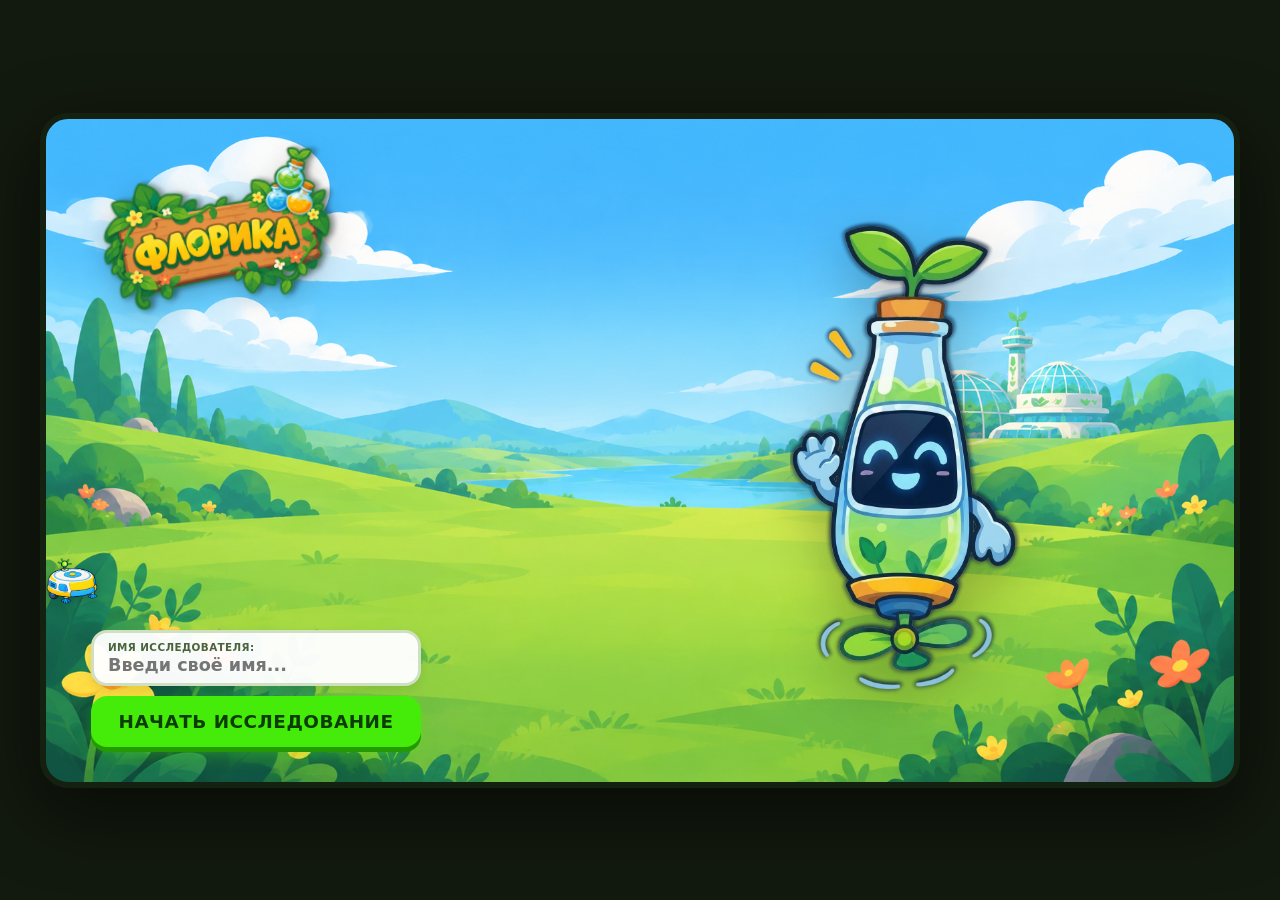
==== index.html @ e3526024 "First Version" ====
<!DOCTYPE html>
<html lang="ru">
<head>
  <meta charset="UTF-8">
  <meta name="viewport" content="width=device-width, initial-scale=1.0, maximum-scale=1.0, user-scalable=no">
  <title>Флорика — Спасение Мэйлии</title>
  <link rel="stylesheet" href="css/style.css">
</head>
<body>

  <!-- Главное окно игры -->
  <div class="app-viewport">

    <!-- ================= ЭКРАН 1: ГЛАВНОЕ МЕНЮ ================= -->
    <section class="screen active" id="screen-menu">
      
      <!-- 1. Вывеска с логотипом (на ПК: слева сверху; на мобилке: сверху по центру) -->
      <div class="logo-zone">
        <img src="assets/samples/logo_banner.png" alt="Флорика" class="main-logo-img" id="logo-img" onerror="this.style.display='none'; document.getElementById('logo-fallback').style.display='block';">
        <div class="logo-fallback" id="logo-fallback">
          <h1>ФЛОРИКА</h1>
          <span>Спасение логики Мэйлии</span>
        </div>
      </div>

      <!-- 2. Парящий Флори (на ПК: справа; на мобилке: по центру) -->
      <div class="flori-stage">
        <img src="assets/flori/flori_hello.png" alt="Флори приветствует" class="flori-hero-sprite">
      </div>

      <!-- 3. Робот-пылесос с живым маршрутом по поляне -->
      <div class="hills-vacuum-track">
        <img src="assets/samples/toy_vacuum.png" alt="Робот-пылесос" class="vacuum-sprite" id="vacuum-img" onerror="this.style.display='none';">
      </div>

      <!-- 4. Ввод имени и кнопка (на ПК: слева внизу под вывеской; на мобилке: строго внизу) -->
      <div class="menu-action-zone">
        <div class="input-card">
          <label for="player-name-input">ИМЯ ИССЛЕДОВАТЕЛЯ:</label>
          <input type="text" id="player-name-input" placeholder="Введи своё имя..." maxlength="15" autocomplete="off">
        </div>

        <button class="btn-primary-3d" id="btn-start-game" onclick="App.goToTutorial()">
          НАЧАТЬ ИССЛЕДОВАНИЕ
        </button>
      </div>

    </section>

  </div>

  <script src="js/data.js"></script>
  <script src="js/app.js"></script>
</body>
</html>
---- css/style.css ----
:root {
  --bio-green: #45ec09;
  --bio-green-dark: #249901;
  --tech-blue: #0945ec;
  --tech-blue-dark: #052cb2;
  --alert-pink: #ec0945;
  --bg-cream: #f4faea;
  --text-dark: #1b2613;
}

* {
  box-sizing: border-box;
  margin: 0;
  padding: 0;
  user-select: none;
  -webkit-tap-highlight-color: transparent;
  font-family: system-ui, -apple-system, 'Nunito', 'Segoe UI', Roboto, sans-serif;
}

body {
  background-color: #12190e;
  display: flex;
  justify-content: center;
  align-items: center;
  min-height: 100vh;
  overflow: hidden;
}

/* =========================================================================
   МОБИЛЬНАЯ ВЕРСИЯ (ВЕРТИКАЛЬ 9:16)
   Чёткая очередность: Вывеска -> Флори по центру -> Кнопки внизу
========================================================================= */
.app-viewport {
  width: 100vw;
  height: 100vh;
  background-color: var(--bg-cream);
  background-image: url('../assets/samples/bg_menu.png');
  background-size: cover;
  background-position: center;
  background-repeat: no-repeat;
  position: relative;
  overflow: hidden;
  display: flex;
  flex-direction: column;
}

.screen {
  width: 100%;
  height: 100%;
  display: none;
  position: relative;
}

.screen.active {
  display: flex;
  flex-direction: column;
  justify-content: space-between;
  align-items: center;
  padding: 12px 18px 18px;
}

/* 1. Вывеска сверху на мобилке */
.logo-zone {
  width: 100%;
  display: flex;
  justify-content: center;
  margin-top: 4px;
  z-index: 5;
}

.main-logo-img {
  width: 74%;
  max-width: 250px;
  max-height: 16vh;
  object-fit: contain;
  filter: drop-shadow(0 6px 12px rgba(0,0,0,0.18));
  transform: rotate(-1.5deg);
}

.logo-fallback {
  display: none;
  background: #ffffff;
  border: 4px solid var(--bio-green);
  border-radius: 18px;
  padding: 8px 16px;
  text-align: center;
  box-shadow: 0 5px 0 var(--bio-green-dark);
}
.logo-fallback h1 {
  font-size: 1.6rem;
  font-weight: 900;
  color: var(--tech-blue);
}
.logo-fallback span {
  font-size: 0.72rem;
  font-weight: 800;
  color: #425832;
}

/* 2. Флори в центре на мобилке */
.flori-stage {
  flex: 1;
  display: flex;
  justify-content: center;
  align-items: center;
  z-index: 4;
}

.flori-hero-sprite {
  width: 155px;
  max-height: 36vh;
  object-fit: contain;
  filter: drop-shadow(0 12px 18px rgba(0, 0, 0, 0.22));
  animation: floatHover 3.4s ease-in-out infinite;
}

@keyframes floatHover {
  0% { transform: translateY(0px) rotate(0deg); }
  50% { transform: translateY(-12px) rotate(2deg); }
  100% { transform: translateY(0px) rotate(0deg); }
}

/* 3. Кнопки и ввод строго внизу на мобилке */
.menu-action-zone {
  width: 100%;
  max-width: 330px;
  display: flex;
  flex-direction: column;
  gap: 8px;
  z-index: 6;
  margin-bottom: 4px;
}

.input-card {
  background: rgba(255, 255, 255, 0.96);
  border: 3px solid #cfe0c2;
  border-radius: 16px;
  padding: 6px 14px;
  box-shadow: 0 4px 10px rgba(0,0,0,0.08);
}

.input-card label {
  display: block;
  font-size: 0.65rem;
  font-weight: 900;
  color: #4b633b;
  margin-bottom: 2px;
  letter-spacing: 0.4px;
}

.input-card input {
  width: 100%;
  border: none;
  background: transparent;
  font-size: 1rem;
  font-weight: 800;
  color: var(--text-dark);
  outline: none;
}

.btn-primary-3d {
  width: 100%;
  background: var(--bio-green);
  color: #0b3d00;
  border: none;
  border-radius: 16px;
  padding: 13px 10px;
  font-size: 1.05rem;
  font-weight: 900;
  letter-spacing: 0.5px;
  cursor: pointer;
  box-shadow: 0 5px 0 var(--bio-green-dark), 0 8px 16px rgba(69, 236, 9, 0.35);
  transition: all 0.1s ease;
}

.btn-primary-3d:active {
  transform: translateY(3px);
  box-shadow: 0 2px 0 var(--bio-green-dark);
}

/* =========================================================================
   МНОГОУРОВНЕВЫЙ МАРШРУТ РОБОТА-ПЫЛЕСОСА
========================================================================= */
.hills-vacuum-track {
  position: absolute;
  top: 60%;
  left: 0;
  width: 100%;
  height: 80px;
  pointer-events: none;
  z-index: 3;
  overflow: hidden;
}

.vacuum-sprite {
  width: 38px;
  height: auto;
  position: absolute;
  filter: drop-shadow(0 3px 6px rgba(0,0,0,0.22));
  animation: vacuumSmartPatrol 26s ease-in-out infinite;
}

/* Траектория со сменой высоты, направления и скоростей */
@keyframes vacuumSmartPatrol {
  /* 1. Едет направо по верхнему уровню */
  0% {
    left: -60px;
    top: 6px;
    transform: scaleX(1);
  }
  22% {
    left: 105%;
    top: 14px;
    transform: scaleX(1);
  }

  /* Разворот у правого края */
  23% {
    left: 105%;
    top: 36px;
    transform: scaleX(-1);
  }

  /* 2. Едет обратно налево, но уже ниже по склону и чуть медленнее */
  48% {
    left: -60px;
    top: 42px;
    transform: scaleX(-1);
  }

  /* Разворот у левого края и подъем на средний уровень */
  49% {
    left: -60px;
    top: 22px;
    transform: scaleX(1);
  }

  /* 3. Едет направо по среднему уровню с легким спуском к концу */
  72% {
    left: 105%;
    top: 28px;
    transform: scaleX(1);
  }

  /* Разворот */
  73% {
    left: 105%;
    top: 10px;
    transform: scaleX(-1);
  }

  /* 4. Возвращается налево по верхнему уровню на исходную */
  99% {
    left: -60px;
    top: 6px;
    transform: scaleX(-1);
  }
  100% {
    left: -60px;
    top: 6px;
    transform: scaleX(1);
  }
}

/* =========================================================================
   ПК И НОУТБУКИ (16:9)
   Точно как на твоём скриншоте:
   - Слева сверху: Вывеска
   - Слева снизу: Ввод и Кнопка
   - Справа: Парящий Флори
========================================================================= */
@media (min-width: 550px) {
  .app-viewport {
    background-image: url('../assets/samples/bg_menu2.png');
  }
}

@media (min-width: 768px) and (min-aspect-ratio: 4/3) {
  .app-viewport {
    width: 95vw;
    max-width: 1200px;
    height: auto;
    aspect-ratio: 16 / 9;
    max-height: 88vh;
    border-radius: 28px;
    border: 6px solid #142010;
    box-shadow: 0 24px 70px rgba(0, 0, 0, 0.55);
  }

  .screen.active {
    display: block; /* Абсолютное позиционирование для идеальной компоновки */
    padding: 0;
  }

  /* 1. ВЫВЕСКА: СЛЕВА СВЕРХУ */
  .logo-zone {
    position: absolute;
    top: 28px;
    left: 45px;
    width: auto;
    margin-top: 0;
    justify-content: flex-start;
  }

  .main-logo-img {
    width: 320px;
    max-height: none;
    transform: rotate(-3deg);
  }

  /* 2. ВВОД И КНОПКА: СЛЕВА СНИЗУ (СТРОГО ПОД ВЫВЕСКОЙ) */
  .menu-action-zone {
    position: absolute;
    bottom: 35px;
    left: 45px;
    width: 330px;
    margin-bottom: 0;
    gap: 10px;
  }

  .input-card {
    padding: 8px 14px;
  }
  .input-card input {
    font-size: 1.1rem;
  }

  .btn-primary-3d {
    padding: 15px;
    font-size: 1.15rem;
  }

  /* 3. ФЛОРИ: СПРАВА НАД ПОЛЯНОЙ */
  .flori-stage {
    position: absolute;
    top: 50%;
    right: 18%;
    transform: translateY(-50%);
    width: auto;
    margin-top: 0;
  }

  .flori-hero-sprite {
    width: 230px;
    max-height: 58vh;
    filter: drop-shadow(0 18px 26px rgba(0, 0, 0, 0.25));
  }

  /* 4. ПЫЛЕСОС НА ПК КРУПНЕЕ И С БОЛЬШИМ РАЗМАХОМ */
  .hills-vacuum-track {
    top: 66%;
    height: 90px;
  }

  .vacuum-sprite {
    width: 52px;
  }
}
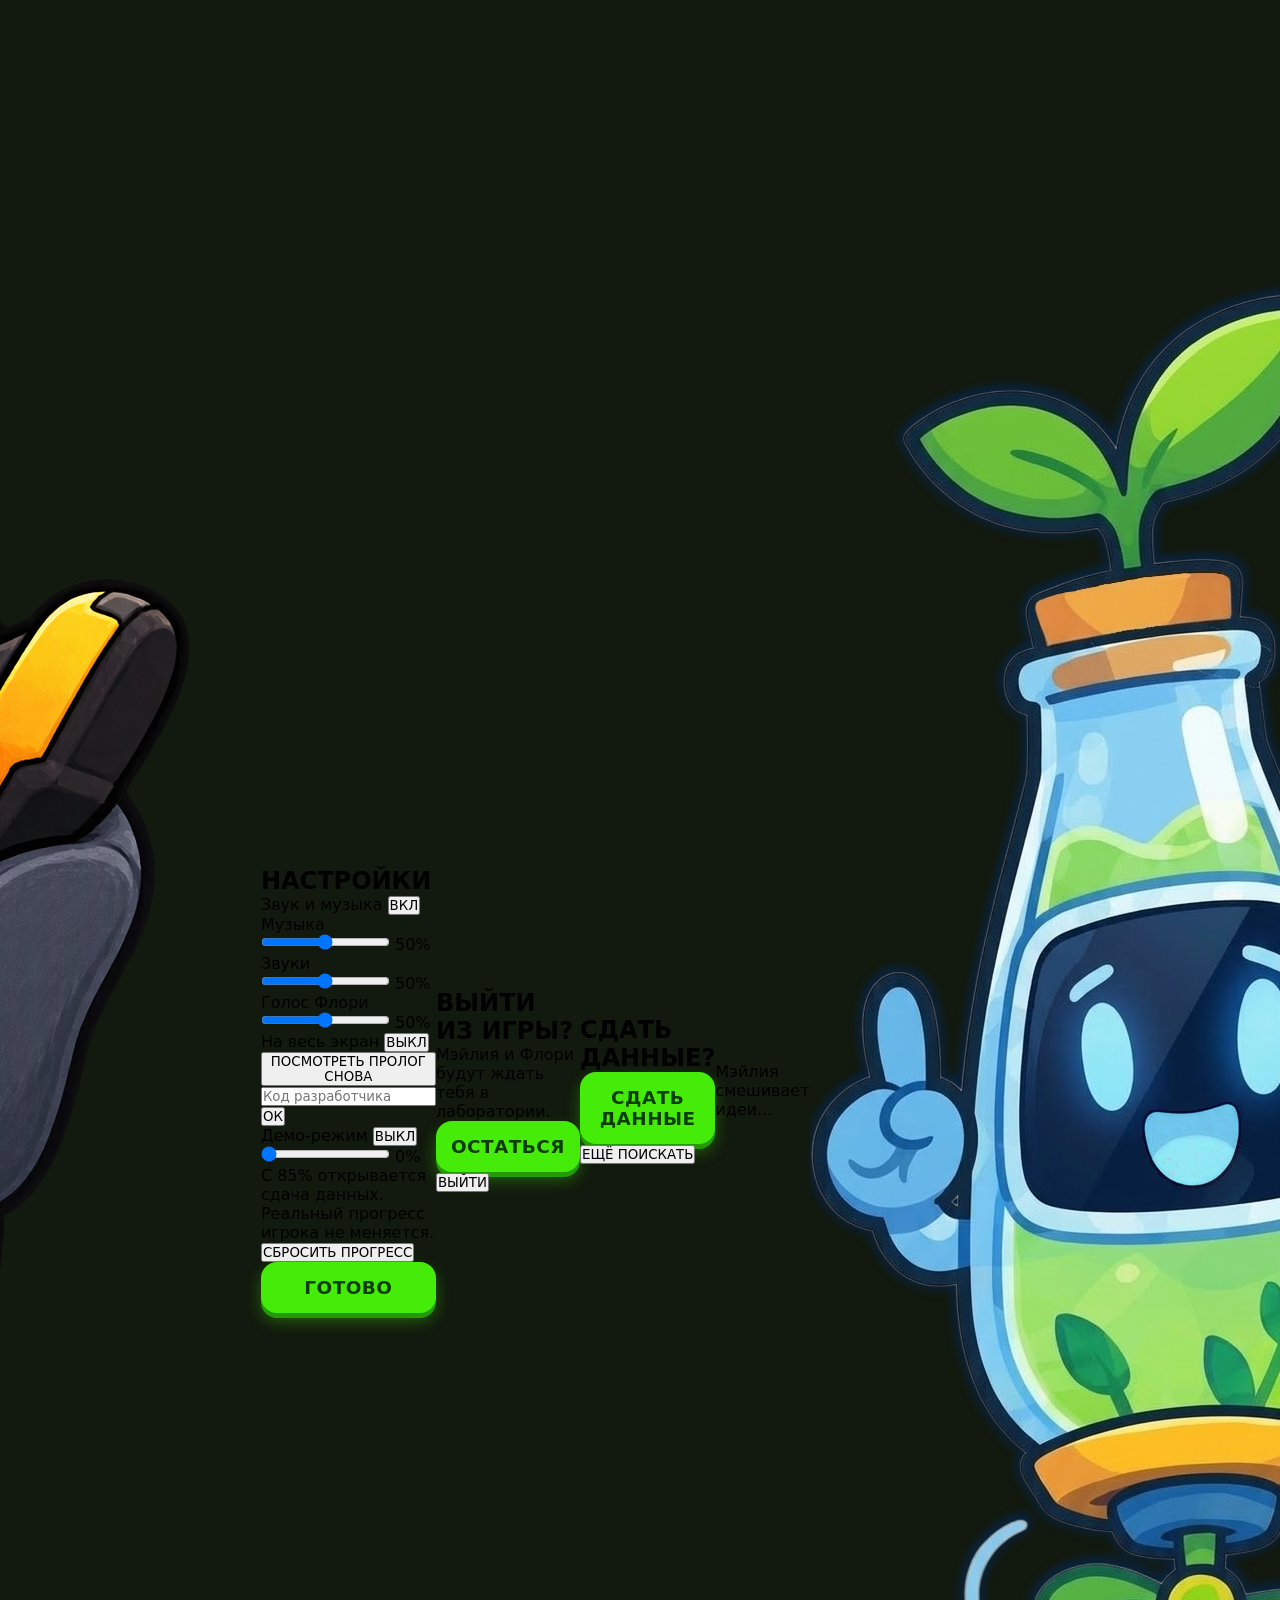
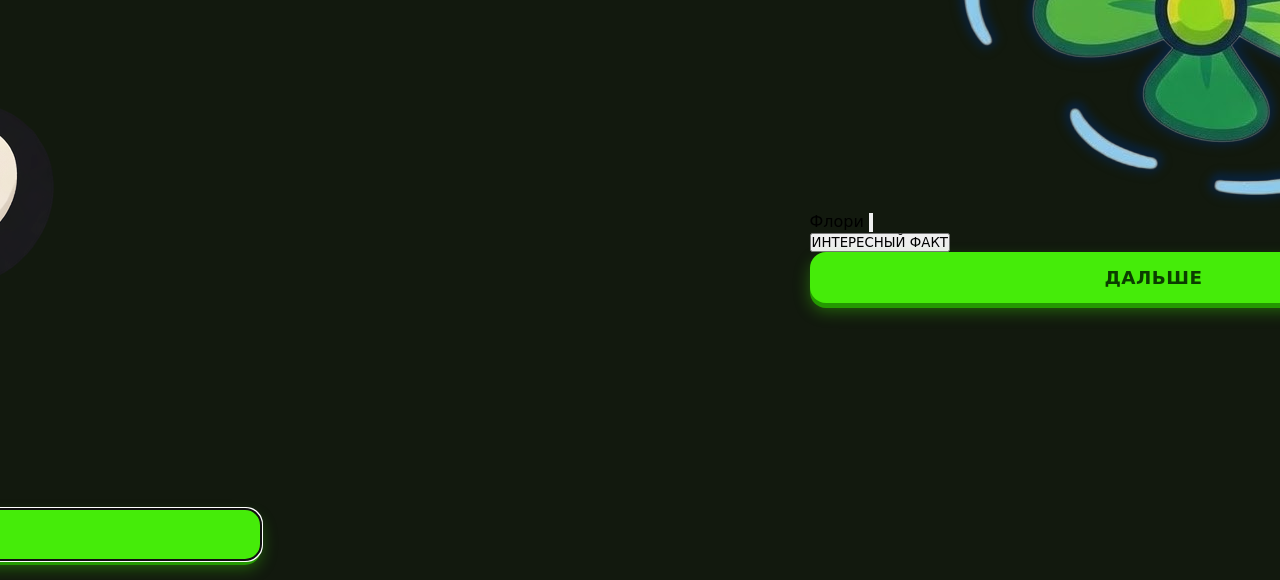
==== commit 0ba912e3: "Add loader functionality, manifest, service worker, and asset optimization script - Implemented a Lo" ====
--- a/index.html
+++ b/index.html
@@ -1,55 +1,461 @@
-<!DOCTYPE html>
-<html lang="ru">
-<head>
-  <meta charset="UTF-8">
-  <meta name="viewport" content="width=device-width, initial-scale=1.0, maximum-scale=1.0, user-scalable=no">
-  <title>Флорика — Спасение Мэйлии</title>
-  <link rel="stylesheet" href="css/style.css">
-</head>
-<body>
-
-  <!-- Главное окно игры -->
-  <div class="app-viewport">
-
-    <!-- ================= ЭКРАН 1: ГЛАВНОЕ МЕНЮ ================= -->
-    <section class="screen active" id="screen-menu">
-      
-      <!-- 1. Вывеска с логотипом (на ПК: слева сверху; на мобилке: сверху по центру) -->
-      <div class="logo-zone">
-        <img src="assets/samples/logo_banner.png" alt="Флорика" class="main-logo-img" id="logo-img" onerror="this.style.display='none'; document.getElementById('logo-fallback').style.display='block';">
-        <div class="logo-fallback" id="logo-fallback">
-          <h1>ФЛОРИКА</h1>
-          <span>Спасение логики Мэйлии</span>
-        </div>
-      </div>
-
-      <!-- 2. Парящий Флори (на ПК: справа; на мобилке: по центру) -->
-      <div class="flori-stage">
-        <img src="assets/flori/flori_hello.png" alt="Флори приветствует" class="flori-hero-sprite">
-      </div>
-
-      <!-- 3. Робот-пылесос с живым маршрутом по поляне -->
-      <div class="hills-vacuum-track">
-        <img src="assets/samples/toy_vacuum.png" alt="Робот-пылесос" class="vacuum-sprite" id="vacuum-img" onerror="this.style.display='none';">
-      </div>
-
-      <!-- 4. Ввод имени и кнопка (на ПК: слева внизу под вывеской; на мобилке: строго внизу) -->
-      <div class="menu-action-zone">
-        <div class="input-card">
-          <label for="player-name-input">ИМЯ ИССЛЕДОВАТЕЛЯ:</label>
-          <input type="text" id="player-name-input" placeholder="Введи своё имя..." maxlength="15" autocomplete="off">
-        </div>
-
-        <button class="btn-primary-3d" id="btn-start-game" onclick="App.goToTutorial()">
-          НАЧАТЬ ИССЛЕДОВАНИЕ
-        </button>
-      </div>
-
-    </section>
-
-  </div>
-
-  <script src="js/data.js"></script>
-  <script src="js/app.js"></script>
-</body>
-</html>+<!DOCTYPE html>
+<html lang="ru">
+<head>
+  <meta charset="UTF-8">
+  <meta name="viewport" content="width=device-width, initial-scale=1.0, maximum-scale=1.0, user-scalable=no, viewport-fit=cover">
+  <title>Флорика - Спасение Мэйлии</title>
+  <meta name="theme-color" content="#12200d">
+  <link rel="manifest" href="manifest.json">
+  <link rel="icon" type="image/png" href="assets/icons/favicon.png">
+  <link rel="apple-touch-icon" href="assets/icons/icon-192.png">
+  <link rel="preload" as="image" href="assets/samples/bg_menu.png" media="(max-aspect-ratio: 7/5), (max-width: 639px)" fetchpriority="high">
+  <link rel="preload" as="image" href="assets/samples/bg_menu2.png" media="(min-width: 640px) and (min-aspect-ratio: 7/5)" fetchpriority="high">
+  <link rel="preload" as="image" href="assets/samples/logo_banner.png">
+  <link rel="stylesheet" href="css/style.css">
+</head>
+<body>
+
+  <div class="studio-intro" id="studio-intro">
+    <div class="studio-glow"></div>
+    <img src="assets/samples/studio_icon.png" alt="R&amp;G Studio" class="studio-icon" onerror="this.style.display='none'; document.getElementById('studio-fallback').style.display='block';">
+    <div class="studio-fallback" id="studio-fallback">R&amp;G Studio</div>
+    <div class="loader-panel" id="loader-panel">
+      <div class="loader-status" id="loader-status">Флори включает свет в лаборатории...</div>
+      <div class="loader-track" role="progressbar" aria-valuemin="0" aria-valuemax="100"><span id="loader-fill"></span></div>
+      <div class="loader-percent" id="loader-percent">0%</div>
+      <button class="btn-primary-3d loader-start is-hidden" id="btn-loader-start" data-sfx="none" onclick="Loader.start()">НАЧАТЬ</button>
+      <button class="loader-skip" id="btn-loader-skip" data-sfx="none" onclick="Loader.skip()">Пропустить загрузку</button>
+    </div>
+  </div>
+
+  <div class="fade-overlay" id="fade-overlay"></div>
+
+  <div class="toast" id="toast"></div>
+
+  <div class="modal-backdrop" id="modal-settings" onclick="App.closeModal('modal-settings')">
+    <div class="modal-card modal-scroll" onclick="event.stopPropagation()">
+      <h2 class="modal-title">НАСТРОЙКИ</h2>
+      <div class="modal-row">
+        <span class="modal-label">Звук и музыка</span>
+        <button class="btn-toggle" id="btn-sound-toggle" onclick="App.toggleSound()">ВКЛ</button>
+      </div>
+      <div class="vol-row">
+        <span class="vol-label">Музыка</span>
+        <input type="range" class="vol-range" id="vol-music" min="0" max="100" step="1" value="50">
+        <span class="vol-value" id="vol-music-value">50%</span>
+      </div>
+      <div class="vol-row">
+        <span class="vol-label">Звуки</span>
+        <input type="range" class="vol-range" id="vol-sfx" min="0" max="100" step="1" value="50">
+        <span class="vol-value" id="vol-sfx-value">50%</span>
+      </div>
+      <div class="vol-row">
+        <span class="vol-label">Голос Флори</span>
+        <input type="range" class="vol-range" id="vol-voice" min="0" max="100" step="1" value="50">
+        <span class="vol-value" id="vol-voice-value">50%</span>
+      </div>
+      <div class="modal-row" id="row-fullscreen">
+        <span class="modal-label">На весь экран</span>
+        <button class="btn-toggle is-off" id="btn-fullscreen" onclick="App.toggleFullscreen()">ВЫКЛ</button>
+      </div>
+      <button class="btn-secondary-3d" onclick="App.replayPrologue()">ПОСМОТРЕТЬ ПРОЛОГ СНОВА</button>
+      <div class="dev-code-row" id="dev-code-row">
+        <input type="text" id="dev-code-input" placeholder="Код разработчика" autocomplete="off" autocapitalize="off" spellcheck="false">
+        <button class="btn-toggle" onclick="App.applyDevCode()">ОК</button>
+      </div>
+      <div class="dev-panel is-hidden" id="dev-panel">
+        <div class="modal-row">
+          <span class="modal-label">Демо-режим</span>
+          <button class="btn-toggle is-off" id="btn-demo-toggle" onclick="App.toggleDemo()">ВЫКЛ</button>
+        </div>
+        <div class="demo-slider">
+          <input type="range" id="demo-range" min="0" max="100" step="1" value="0">
+          <span id="demo-value">0%</span>
+        </div>
+        <p class="modal-note">С 85% открывается сдача данных. Реальный прогресс игрока не меняется.</p>
+      </div>
+      <button class="btn-danger-3d" id="btn-reset-progress" onclick="App.resetProgress()">СБРОСИТЬ ПРОГРЕСС</button>
+      <button class="btn-primary-3d" onclick="App.closeModal('modal-settings')">ГОТОВО</button>
+    </div>
+  </div>
+
+  <div class="modal-backdrop" id="modal-exit" onclick="App.closeModal('modal-exit')">
+    <div class="modal-card" onclick="event.stopPropagation()">
+      <h2 class="modal-title">ВЫЙТИ ИЗ ИГРЫ?</h2>
+      <p class="modal-text">Мэйлия и Флори будут ждать тебя в лаборатории.</p>
+      <button class="btn-primary-3d" onclick="App.closeModal('modal-exit')">ОСТАТЬСЯ</button>
+      <button class="btn-danger-3d" onclick="App.confirmExit()">ВЫЙТИ</button>
+    </div>
+  </div>
+
+  <div class="modal-backdrop" id="modal-submit" role="dialog" aria-modal="true" onclick="App.closeModal('modal-submit')">
+    <div class="modal-card" onclick="event.stopPropagation()">
+      <h2 class="modal-title">СДАТЬ ДАННЫЕ?</h2>
+      <p class="modal-text" id="submit-text"></p>
+      <button class="btn-primary-3d" onclick="App.confirmSubmit()">СДАТЬ ДАННЫЕ</button>
+      <button class="btn-secondary-3d" id="submit-cancel" onclick="App.closeModal('modal-submit')">ЕЩЁ ПОИСКАТЬ</button>
+    </div>
+  </div>
+
+  <div class="fusion" id="fusion">
+    <div class="fusion-stage">
+      <div class="fusion-flask fusion-left" id="fusion-left"></div>
+      <div class="fusion-flask fusion-right" id="fusion-right"></div>
+      <div class="fusion-orb" id="fusion-orb"></div>
+      <span class="fusion-spark sp1"></span>
+      <span class="fusion-spark sp2"></span>
+      <span class="fusion-spark sp3"></span>
+      <span class="fusion-spark sp4"></span>
+    </div>
+    <div class="fusion-caption">Мэйлия смешивает идеи...</div>
+  </div>
+
+  <div class="modal-backdrop modal-result" id="modal-feedback" role="dialog" aria-modal="true" aria-labelledby="feedback-title">
+    <div class="result-stage" data-side="left">
+      <div class="result-flori">
+        <img src="assets/flori/flori_talk.png" alt="Флори" id="feedback-img">
+      </div>
+      <div class="result-card" id="feedback-card" data-tone="win">
+        <div class="result-head">
+          <span class="result-icon" id="feedback-icon"></span>
+          <div class="result-status">
+            <h2 class="result-title" id="feedback-title"></h2>
+            <div class="result-marks" id="feedback-marks"></div>
+          </div>
+        </div>
+        <div class="result-body">
+          <div class="speak-line">
+            <span class="speaker-name">Флори</span>
+            <button class="btn-speak is-hidden" type="button" data-sfx="none" data-speak="feedback-text" aria-label="Прочитать вслух" onclick="App.speakFrom(this)"><svg viewBox="0 0 24 24" aria-hidden="true"><path fill="currentColor" d="M3 9v6h4l5 4V5L7 9H3zm13.5 3A4.5 4.5 0 0 0 14 8v8a4.5 4.5 0 0 0 2.5-4zM14 3.2v2.1a7 7 0 0 1 0 13.4v2.1a9 9 0 0 0 0-17.6z"/></svg></button>
+          </div>
+          <p class="feedback-text" id="feedback-text"></p>
+          <div class="feedback-tags" id="feedback-tags"></div>
+        </div>
+        <div class="result-actions">
+          <button class="btn-blue-3d is-hidden" id="btn-fact" data-sfx="none" onclick="Lab.openFact()">ИНТЕРЕСНЫЙ ФАКТ</button>
+          <button class="btn-primary-3d" onclick="Lab.nextAfterFeedback()">ДАЛЬШЕ</button>
+        </div>
+      </div>
+    </div>
+  </div>
+
+  <div class="modal-backdrop modal-result modal-fact" id="modal-fact" role="dialog" aria-modal="true" aria-labelledby="fact-title" onclick="Lab.closeFact()">
+    <div class="result-stage" data-side="right" onclick="event.stopPropagation()">
+      <div class="result-flori">
+        <img src="assets/flori/flori_guide.png" alt="Флори">
+      </div>
+      <div class="result-card fact-card" data-tone="fact">
+        <div class="fact-ribbon"><span>Интересный факт</span></div>
+        <div class="fact-art" id="fact-art">
+          <div class="fact-pair" id="fact-pair"></div>
+          <img id="fact-img" alt="" onerror="this.style.display='none'">
+        </div>
+        <div class="fact-body">
+          <div class="speak-line">
+            <h3 class="fact-title" id="fact-title"></h3>
+            <button class="btn-speak is-hidden" type="button" data-sfx="none" data-speak="fact-title,fact-text" aria-label="Прочитать вслух" onclick="App.speakFrom(this)"><svg viewBox="0 0 24 24" aria-hidden="true"><path fill="currentColor" d="M3 9v6h4l5 4V5L7 9H3zm13.5 3A4.5 4.5 0 0 0 14 8v8a4.5 4.5 0 0 0 2.5-4zM14 3.2v2.1a7 7 0 0 1 0 13.4v2.1a9 9 0 0 0 0-17.6z"/></svg></button>
+          </div>
+          <p class="fact-text" id="fact-text"></p>
+          <details class="fact-sources" id="fact-sources-wrap">
+            <summary>Откуда я это знаю</summary>
+            <div id="fact-sources"></div>
+          </details>
+        </div>
+        <div class="result-actions">
+          <button class="btn-primary-3d" onclick="Lab.closeFact()">ПОНЯТНО</button>
+        </div>
+      </div>
+    </div>
+  </div>
+
+  <div class="modal-backdrop modal-result modal-stars" id="modal-stars" role="dialog" aria-modal="true" aria-labelledby="stars-title">
+    <div class="result-stage" data-side="left">
+      <div class="result-flori">
+        <img src="assets/flori/flori_win.png" alt="Флори">
+      </div>
+      <div class="result-card" data-tone="win">
+        <div class="result-head">
+          <div class="result-status">
+            <h2 class="stars-title" id="stars-title"></h2>
+            <p class="stars-sub" id="stars-sub"></p>
+          </div>
+        </div>
+        <div class="stars-hero" id="stars-hero"></div>
+        <div class="stars-stats" id="stars-stats"></div>
+        <div class="result-actions">
+          <button class="btn-secondary-3d" onclick="Lab.leaveFromStars()">К ЛАБОРАТОРИЯМ</button>
+          <button class="btn-primary-3d" onclick="Lab.closeStars()">ПРОДОЛЖИТЬ</button>
+        </div>
+      </div>
+    </div>
+  </div>
+
+  <div class="modal-backdrop" id="modal-stats" role="dialog" aria-modal="true" aria-labelledby="stats-heading" onclick="Lab.closeStats()">
+    <div class="modal-card modal-scroll stats-card" onclick="event.stopPropagation()">
+      <h2 class="modal-title" id="stats-heading">Сводка лаборатории</h2>
+      <p class="stats-cheer" id="stats-cheer"></p>
+      <div class="stats-meter" id="stats-meter"></div>
+      <div class="stats-legend" id="stats-legend"></div>
+      <div class="stats-extra" id="stats-extra"></div>
+      <button class="btn-primary-3d" onclick="Lab.closeStats()">ЗАКРЫТЬ</button>
+    </div>
+  </div>
+
+  <div class="app-viewport">
+
+    <section class="screen active" id="screen-menu">
+
+      <button class="btn-gear only-compact" aria-label="Настройки" onclick="App.openSettings()">
+        <svg viewBox="0 0 24 24" aria-hidden="true"><path fill="currentColor" d="M19.14 12.94c.04-.3.06-.61.06-.94 0-.32-.02-.64-.07-.94l2.03-1.58a.49.49 0 0 0 .12-.61l-1.92-3.32a.488.488 0 0 0-.59-.22l-2.39.96c-.5-.38-1.03-.7-1.62-.94l-.36-2.54a.484.484 0 0 0-.48-.41h-3.84c-.24 0-.43.17-.47.41l-.36 2.54c-.59.24-1.13.57-1.62.94l-2.39-.96c-.22-.08-.47 0-.59.22L2.74 8.87c-.12.21-.08.47.12.61l2.03 1.58c-.05.3-.09.63-.09.94s.02.64.07.94l-2.03 1.58a.49.49 0 0 0-.12.61l1.92 3.32c.12.22.37.29.59.22l2.39-.96c.5.38 1.03.7 1.62.94l.36 2.54c.05.24.24.41.48.41h3.84c.24 0 .44-.17.47-.41l.36-2.54c.59-.24 1.13-.56 1.62-.94l2.39.96c.22.08.47 0 .59-.22l1.92-3.32c.12-.22.07-.47-.12-.61l-2.01-1.58zM12 15.6c-1.98 0-3.6-1.62-3.6-3.6s1.62-3.6 3.6-3.6 3.6 1.62 3.6 3.6-1.62 3.6-3.6 3.6z"/></svg>
+      </button>
+
+      <div class="logo-zone">
+        <img src="assets/samples/logo_banner.png" alt="Флорика" class="main-logo-img" id="logo-img" onerror="this.style.display='none'; document.getElementById('logo-fallback').style.display='block';">
+        <div class="logo-fallback" id="logo-fallback">
+          <h1>ФЛОРИКА</h1>
+          <span>Спасение логики Мэйлии</span>
+        </div>
+      </div>
+
+      <div class="flori-stage">
+        <img src="assets/flori/flori_hello.png" alt="Флори приветствует" class="flori-hero-sprite">
+      </div>
+
+      <div class="hills-vacuum-track">
+        <img src="assets/samples/toy_vacuum.png" alt="Робот-пылесос" class="vacuum-sprite" id="vacuum-img" onerror="this.style.display='none';">
+      </div>
+
+      <div class="bushes-foreground-layer"></div>
+
+      <div class="menu-action-zone">
+        <button class="btn-primary-3d btn-play" id="btn-start-game" onclick="App.onPlay()">ИГРАТЬ</button>
+
+        <div class="menu-secondary-row">
+          <button class="btn-menu is-locked" id="btn-sandbox" onclick="App.showLocked()">
+            <svg class="icon-lock" viewBox="0 0 24 24" aria-hidden="true"><path fill="currentColor" d="M17 9V7a5 5 0 0 0-10 0v2H5v12h14V9h-2zm-8-2a3 3 0 0 1 6 0v2H9V7z"/></svg>
+            <span>ПЕСОЧНИЦА</span>
+          </button>
+          <button class="btn-menu only-wide" id="btn-settings-wide" onclick="App.openSettings()">НАСТРОЙКИ</button>
+          <button class="btn-menu is-danger" id="btn-exit" onclick="App.openModal('modal-exit')">ВЫХОД</button>
+        </div>
+      </div>
+
+    </section>
+
+    <section class="screen" id="screen-tutorial" onclick="App.onScreenTap()">
+
+      <button class="btn-skip" id="btn-tutorial-skip" onclick="event.stopPropagation(); App.skipPrologue()">
+        <span>Пропустить</span>
+        <svg viewBox="0 0 24 24" aria-hidden="true"><path fill="currentColor" d="M5 5l8 7-8 7V5zm9 0l8 7-8 7V5z"/></svg>
+      </button>
+
+      <div class="tutorial-stage" id="tutorial-stage">
+        <img src="assets/flori/flori_panic.png" alt="Флори" class="tutorial-flori-sprite" id="tutorial-flori-img">
+      </div>
+
+      <div class="dialogue-box" id="dialogue-box">
+        <div class="dialogue-header">
+          <span class="speaker-name">Флори</span>
+          <div class="step-indicator" id="step-indicator"></div>
+        </div>
+
+        <p class="dialogue-text" id="dialogue-text"><span id="dialogue-typed"></span><span class="dialogue-pending" id="dialogue-pending"></span></p>
+
+        <div class="name-input-wrap">
+          <input type="text" id="player-name-input" placeholder="Введи своё имя..." maxlength="15" autocomplete="off" enterkeyhint="done">
+        </div>
+
+        <div class="dialogue-buttons">
+          <button id="btn-tutorial-prev" class="btn-secondary-3d" onclick="event.stopPropagation(); App.goBack()">В МЕНЮ</button>
+          <button id="btn-tutorial-next" class="btn-primary-3d btn-dialogue" onclick="event.stopPropagation(); App.advance()">ДАЛЬШЕ</button>
+        </div>
+      </div>
+
+    </section>
+
+    <section class="screen" id="screen-levels">
+
+      <div class="top-bar levels-top">
+        <img src="assets/samples/logo_banner.png" alt="Флорика" class="levels-logo" onerror="this.style.display='none'; document.getElementById('levels-logo-text').style.display='block';">
+        <span class="levels-logo-text" id="levels-logo-text">ФЛОРИКА</span>
+
+        <div class="mailia-bar">
+          <div class="mailia-track"><div class="mailia-fill"></div></div>
+          <span class="mailia-percent">0%</span>
+          <span class="demo-tag">ДЕМО</span>
+          <div class="mailia-avatar">
+            <img src="assets/samples/mailia_icon.png" alt="" onerror="this.style.display='none'">
+            <span>М</span>
+          </div>
+        </div>
+
+        <div class="stars-counter">
+          <svg class="star-icon earned" viewBox="0 0 24 24" aria-hidden="true"><path d="M12 2l3.09 6.26L22 9.27l-5 4.87 1.18 6.88L12 17.77l-6.18 3.25L7 14.14 2 9.27l6.91-1.01L12 2z"/></svg>
+          <span id="levels-stars">0 / 18</span>
+        </div>
+      </div>
+
+      <div class="levels-main">
+        <div class="levels-flori">
+          <img src="assets/flori/flori_guide.png" alt="Флори" class="levels-flori-img">
+        </div>
+
+        <div class="levels-center">
+          <div class="levels-panel">
+            <div class="levels-grid" id="levels-grid"></div>
+          </div>
+
+          <div class="levels-actions">
+            <button class="btn-back" onclick="App.backToMenu()">
+              <svg viewBox="0 0 24 24" aria-hidden="true"><path fill="currentColor" d="M20 11H7.83l5.59-5.59L12 4l-8 8 8 8 1.41-1.41L7.83 13H20v-2z"/></svg>
+              <span>Назад</span>
+            </button>
+            <button class="btn-primary-3d btn-finale is-disabled" id="btn-finale" onclick="App.onFinale()">СДАТЬ ДАННЫЕ МЭЙЛИИ</button>
+          </div>
+        </div>
+
+        <div class="levels-spacer"></div>
+      </div>
+
+    </section>
+
+    <section class="screen" id="screen-lab">
+
+      <div class="top-bar lab-top">
+        <button class="btn-back" onclick="Lab.onBack()">
+          <svg viewBox="0 0 24 24" aria-hidden="true"><path fill="currentColor" d="M20 11H7.83l5.59-5.59L12 4l-8 8 8 8 1.41-1.41L7.83 13H20v-2z"/></svg>
+          <span>Назад</span>
+        </button>
+
+        <div class="mailia-bar">
+          <div class="mailia-track"><div class="mailia-fill"></div></div>
+          <span class="mailia-percent">0%</span>
+          <span class="demo-tag">ДЕМО</span>
+          <div class="mailia-avatar">
+            <img src="assets/samples/mailia_icon.png" alt="" onerror="this.style.display='none'">
+            <span>М</span>
+          </div>
+        </div>
+
+        <div class="lab-right">
+          <button class="btn-round btn-stats" id="btn-stats" aria-label="Сводка лаборатории" data-sfx="none" onclick="Lab.openStats()">
+            <svg viewBox="0 0 24 24" aria-hidden="true"><path fill="currentColor" d="M4 20V10h4v10H4zm6 0V4h4v16h-4zm6 0v-7h4v7h-4z"/></svg>
+          </button>
+          <div class="lab-stars">
+            <svg class="star-icon lab-star" viewBox="0 0 24 24" aria-hidden="true"><path d="M12 2l3.09 6.26L22 9.27l-5 4.87 1.18 6.88L12 17.77l-6.18 3.25L7 14.14 2 9.27l6.91-1.01L12 2z"/></svg>
+            <svg class="star-icon lab-star" viewBox="0 0 24 24" aria-hidden="true"><path d="M12 2l3.09 6.26L22 9.27l-5 4.87 1.18 6.88L12 17.77l-6.18 3.25L7 14.14 2 9.27l6.91-1.01L12 2z"/></svg>
+            <svg class="star-icon lab-star" viewBox="0 0 24 24" aria-hidden="true"><path d="M12 2l3.09 6.26L22 9.27l-5 4.87 1.18 6.88L12 17.77l-6.18 3.25L7 14.14 2 9.27l6.91-1.01L12 2z"/></svg>
+            <span class="lab-count" id="lab-count">0 / 28</span>
+          </div>
+        </div>
+      </div>
+
+      <div class="lab-body" id="lab-body" data-view="shelf">
+
+        <div class="lab-pane shelf-pane" id="pane-shelf">
+          <div class="shelf-area" id="shelf-area">
+            <svg class="link-layer" id="link-layer" aria-hidden="true"></svg>
+            <div class="flask-grid" id="flask-grid"></div>
+          </div>
+
+          <div class="shelf-actions">
+            <button class="btn-primary-3d btn-create is-disabled" id="btn-create" data-sfx="none" onclick="Lab.createHypothesis()">СОЗДАТЬ ГИПОТЕЗУ</button>
+          </div>
+        </div>
+
+        <div class="lab-pane tablet-pane" id="pane-tablet">
+          <div class="tablet" id="tablet" data-state="idle">
+
+            <div class="tablet-idle">
+              <div class="idle-orb"></div>
+              <p>Выбери две колбы на полке и нажми «Создать гипотезу». Мэйлия предложит идею, а ты проверишь её.</p>
+            </div>
+
+            <div class="tablet-content">
+              <div class="tablet-chips">
+                <span class="chip">Гипотеза Мэйлии</span>
+                <span class="chip done is-hidden" id="chip-done">Уже проверено</span>
+              </div>
+
+              <div class="hyp-row">
+                <div class="hyp-icon" id="hyp-icon">
+                  <img id="hyp-img" alt="" onerror="this.style.display='none'">
+                </div>
+                <div class="hyp-info">
+                  <div class="speak-line">
+                    <h3 id="hyp-title"></h3>
+                    <button class="btn-speak is-hidden" type="button" data-sfx="none" data-speak="hyp-title,hyp-text" aria-label="Прочитать вслух" onclick="App.speakFrom(this)"><svg viewBox="0 0 24 24" aria-hidden="true"><path fill="currentColor" d="M3 9v6h4l5 4V5L7 9H3zm13.5 3A4.5 4.5 0 0 0 14 8v8a4.5 4.5 0 0 0 2.5-4zM14 3.2v2.1a7 7 0 0 1 0 13.4v2.1a9 9 0 0 0 0-17.6z"/></svg></button>
+                  </div>
+                  <p id="hyp-text"></p>
+                </div>
+              </div>
+
+              <div class="hint-zone">
+                <button class="btn-hint" id="btn-hint" data-sfx="none" onclick="Lab.toggleHint()">
+                  <svg viewBox="0 0 24 24" aria-hidden="true"><path fill="currentColor" d="M9 21c0 .55.45 1 1 1h4c.55 0 1-.45 1-1v-1H9v1zm3-19C8.14 2 5 5.14 5 9c0 2.38 1.19 4.47 3 5.74V17c0 .55.45 1 1 1h6c.55 0 1-.45 1-1v-2.26c1.81-1.27 3-3.36 3-5.74 0-3.86-3.14-7-7-7z"/></svg>
+                  <span>Подсказка</span>
+                </button>
+                <div class="hint-bubble" id="hint-bubble"></div>
+              </div>
+
+              <div class="verdict-row">
+                <button class="btn-verdict yes" id="btn-yes" data-sfx="none" onclick="Lab.chooseVerdict(true)">
+                  <svg viewBox="0 0 24 24" aria-hidden="true"><path fill="currentColor" d="M9 16.17 4.83 12l-1.42 1.41L9 19 21 7l-1.41-1.41z"/></svg>
+                  <span>Возможно</span>
+                </button>
+                <button class="btn-verdict no" id="btn-no" data-sfx="none" onclick="Lab.chooseVerdict(false)">
+                  <svg viewBox="0 0 24 24" aria-hidden="true"><path fill="currentColor" d="M19 6.41 17.59 5 12 10.59 6.41 5 5 6.41 10.59 12 5 17.59 6.41 19 12 13.41 17.59 19 19 17.59 13.41 12z"/></svg>
+                  <span>Невозможно</span>
+                </button>
+              </div>
+
+              <div class="explain" id="explain">
+                <div class="explain-inner">
+                  <div class="explain-title"><span>Объяснение</span><button class="btn-speak is-hidden" type="button" data-sfx="none" data-speak="options-grid" aria-label="Прочитать вслух" onclick="App.speakFrom(this)"><svg viewBox="0 0 24 24" aria-hidden="true"><path fill="currentColor" d="M3 9v6h4l5 4V5L7 9H3zm13.5 3A4.5 4.5 0 0 0 14 8v8a4.5 4.5 0 0 0 2.5-4zM14 3.2v2.1a7 7 0 0 1 0 13.4v2.1a9 9 0 0 0 0-17.6z"/></svg></button></div>
+                  <div class="options-grid" id="options-grid"></div>
+                  <button class="btn-primary-3d btn-check is-disabled" id="btn-check" data-sfx="none" onclick="Lab.checkAnswer()">ПРОВЕРИТЬ</button>
+                </div>
+              </div>
+            </div>
+
+          </div>
+        </div>
+
+      </div>
+
+    </section>
+
+    <section class="screen" id="screen-stub">
+
+      <div class="tutorial-stage">
+        <img src="assets/flori/flori_guide.png" alt="Флори" class="tutorial-flori-sprite" id="stub-flori-img">
+      </div>
+
+      <div class="dialogue-box">
+        <div class="dialogue-header">
+          <span class="speaker-name" id="stub-title"></span>
+        </div>
+        <p class="dialogue-text" id="stub-text"></p>
+        <div class="ending-badge is-hidden" id="stub-badge">
+          <svg viewBox="0 0 24 24" aria-hidden="true"><path d="M12 2l3.09 6.26L22 9.27l-5 4.87 1.18 6.88L12 17.77l-6.18 3.25L7 14.14 2 9.27l6.91-1.01L12 2z"/></svg>
+          <div>
+            <strong id="stub-badge-title"></strong>
+            <span id="stub-badge-text"></span>
+          </div>
+        </div>
+        <div class="dialogue-buttons">
+          <button class="btn-secondary-3d btn-dialogue is-hidden" id="btn-stub-more" onclick="App.continueAfterEnding()">ИССЛЕДОВАТЬ ДАЛЬШЕ</button>
+          <button class="btn-primary-3d btn-dialogue" id="btn-stub-next" onclick="App.advanceStub()">В МЕНЮ</button>
+        </div>
+      </div>
+
+    </section>
+
+  </div>
+
+  <script src="js/data.js" defer></script>
+  <script src="js/loader.js" defer></script>
+  <script src="js/app.js" defer></script>
+  <script src="js/lab.js" defer></script>
+</body>
+</html>
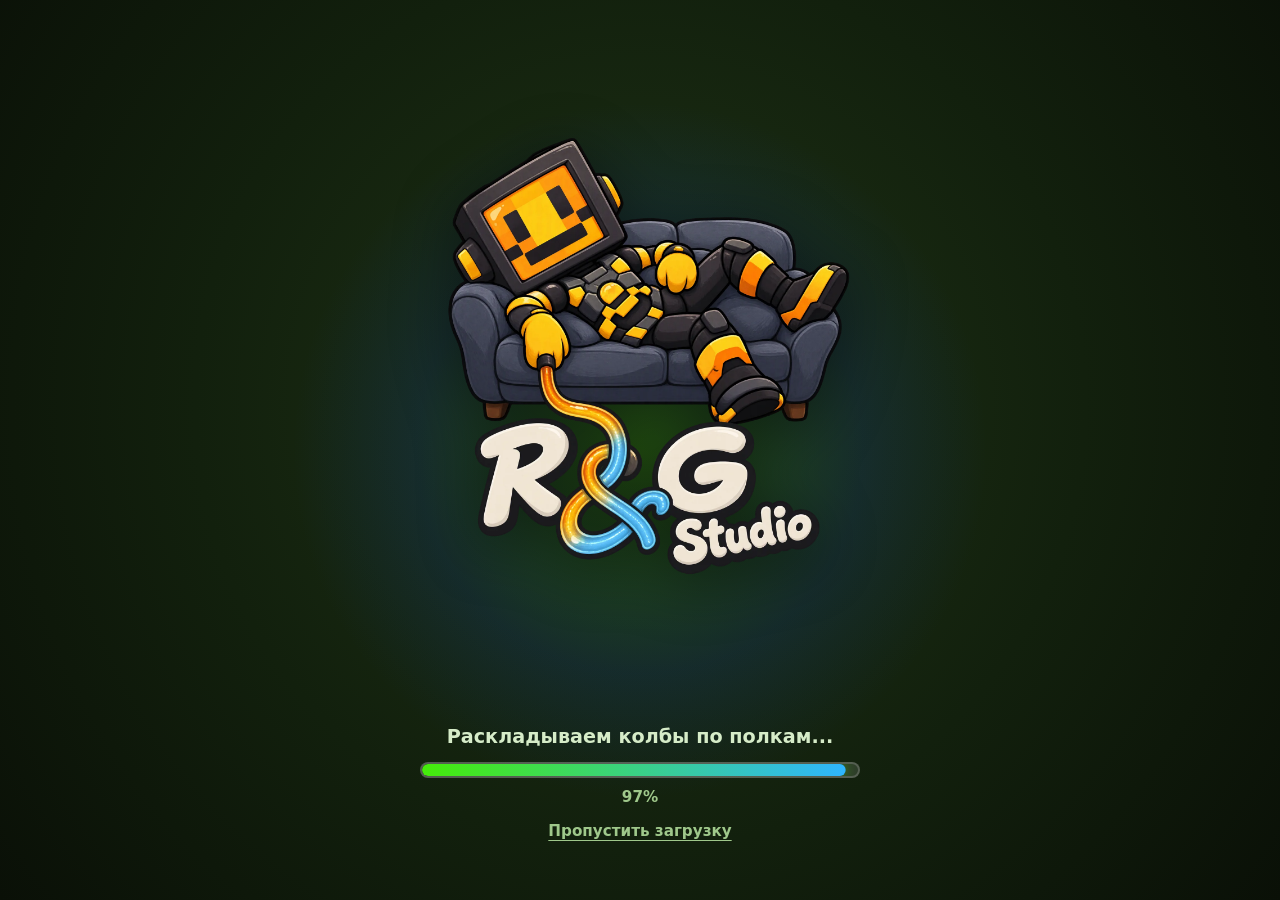
==== commit 02807133: "Refactor code structure for improved readability and maintainability; remove redundant code blocks a" ====
--- a/index.html
+++ b/index.html
@@ -8,16 +8,16 @@
   <link rel="manifest" href="manifest.json">
   <link rel="icon" type="image/png" href="assets/icons/favicon.png">
   <link rel="apple-touch-icon" href="assets/icons/icon-192.png">
-  <link rel="preload" as="image" href="assets/samples/bg_menu.png" media="(max-aspect-ratio: 7/5), (max-width: 639px)" fetchpriority="high">
-  <link rel="preload" as="image" href="assets/samples/bg_menu2.png" media="(min-width: 640px) and (min-aspect-ratio: 7/5)" fetchpriority="high">
-  <link rel="preload" as="image" href="assets/samples/logo_banner.png">
+  <link rel="preload" as="image" href="assets/samples/bg_menu.webp" media="(max-aspect-ratio: 7/5), (max-width: 639px)" fetchpriority="high">
+  <link rel="preload" as="image" href="assets/samples/bg_menu2.webp" media="(min-width: 640px) and (min-aspect-ratio: 7/5)" fetchpriority="high">
+  <link rel="preload" as="image" href="assets/samples/logo_banner.webp">
   <link rel="stylesheet" href="css/style.css">
 </head>
 <body>
 
   <div class="studio-intro" id="studio-intro">
     <div class="studio-glow"></div>
-    <img src="assets/samples/studio_icon.png" alt="R&amp;G Studio" class="studio-icon" onerror="this.style.display='none'; document.getElementById('studio-fallback').style.display='block';">
+    <img src="assets/samples/studio_icon.webp" alt="R&amp;G Studio" class="studio-icon" onerror="this.style.display='none'; document.getElementById('studio-fallback').style.display='block';">
     <div class="studio-fallback" id="studio-fallback">R&amp;G Studio</div>
     <div class="loader-panel" id="loader-panel">
       <div class="loader-status" id="loader-status">Флори включает свет в лаборатории...</div>
@@ -113,7 +113,7 @@
   <div class="modal-backdrop modal-result" id="modal-feedback" role="dialog" aria-modal="true" aria-labelledby="feedback-title">
     <div class="result-stage" data-side="left">
       <div class="result-flori">
-        <img src="assets/flori/flori_talk.png" alt="Флори" id="feedback-img">
+        <img src="assets/flori/flori_talk.webp" alt="Флори" id="feedback-img">
       </div>
       <div class="result-card" id="feedback-card" data-tone="win">
         <div class="result-head">
@@ -142,7 +142,7 @@
   <div class="modal-backdrop modal-result modal-fact" id="modal-fact" role="dialog" aria-modal="true" aria-labelledby="fact-title" onclick="Lab.closeFact()">
     <div class="result-stage" data-side="right" onclick="event.stopPropagation()">
       <div class="result-flori">
-        <img src="assets/flori/flori_guide.png" alt="Флори">
+        <img src="assets/flori/flori_guide.webp" alt="Флори">
       </div>
       <div class="result-card fact-card" data-tone="fact">
         <div class="fact-ribbon"><span>Интересный факт</span></div>
@@ -171,7 +171,7 @@
   <div class="modal-backdrop modal-result modal-stars" id="modal-stars" role="dialog" aria-modal="true" aria-labelledby="stars-title">
     <div class="result-stage" data-side="left">
       <div class="result-flori">
-        <img src="assets/flori/flori_win.png" alt="Флори">
+        <img src="assets/flori/flori_win.webp" alt="Флори">
       </div>
       <div class="result-card" data-tone="win">
         <div class="result-head">
@@ -210,7 +210,7 @@
       </button>
 
       <div class="logo-zone">
-        <img src="assets/samples/logo_banner.png" alt="Флорика" class="main-logo-img" id="logo-img" onerror="this.style.display='none'; document.getElementById('logo-fallback').style.display='block';">
+        <img src="assets/samples/logo_banner.webp" alt="Флорика" class="main-logo-img" id="logo-img" onerror="this.style.display='none'; document.getElementById('logo-fallback').style.display='block';">
         <div class="logo-fallback" id="logo-fallback">
           <h1>ФЛОРИКА</h1>
           <span>Спасение логики Мэйлии</span>
@@ -218,11 +218,11 @@
       </div>
 
       <div class="flori-stage">
-        <img src="assets/flori/flori_hello.png" alt="Флори приветствует" class="flori-hero-sprite">
+        <img src="assets/flori/flori_hello.webp" alt="Флори приветствует" class="flori-hero-sprite">
       </div>
 
       <div class="hills-vacuum-track">
-        <img src="assets/samples/toy_vacuum.png" alt="Робот-пылесос" class="vacuum-sprite" id="vacuum-img" onerror="this.style.display='none';">
+        <img src="assets/samples/toy_vacuum.webp" alt="Робот-пылесос" class="vacuum-sprite" id="vacuum-img" onerror="this.style.display='none';">
       </div>
 
       <div class="bushes-foreground-layer"></div>
@@ -250,7 +250,7 @@
       </button>
 
       <div class="tutorial-stage" id="tutorial-stage">
-        <img src="assets/flori/flori_panic.png" alt="Флори" class="tutorial-flori-sprite" id="tutorial-flori-img">
+        <img src="assets/flori/flori_panic.webp" alt="Флори" class="tutorial-flori-sprite" id="tutorial-flori-img">
       </div>
 
       <div class="dialogue-box" id="dialogue-box">
@@ -276,7 +276,7 @@
     <section class="screen" id="screen-levels">
 
       <div class="top-bar levels-top">
-        <img src="assets/samples/logo_banner.png" alt="Флорика" class="levels-logo" onerror="this.style.display='none'; document.getElementById('levels-logo-text').style.display='block';">
+        <img src="assets/samples/logo_banner.webp" alt="Флорика" class="levels-logo" onerror="this.style.display='none'; document.getElementById('levels-logo-text').style.display='block';">
         <span class="levels-logo-text" id="levels-logo-text">ФЛОРИКА</span>
 
         <div class="mailia-bar">
@@ -284,7 +284,7 @@
           <span class="mailia-percent">0%</span>
           <span class="demo-tag">ДЕМО</span>
           <div class="mailia-avatar">
-            <img src="assets/samples/mailia_icon.png" alt="" onerror="this.style.display='none'">
+            <img src="assets/samples/mailia_icon.webp" alt="" onerror="this.style.display='none'">
             <span>М</span>
           </div>
         </div>
@@ -297,7 +297,7 @@
 
       <div class="levels-main">
         <div class="levels-flori">
-          <img src="assets/flori/flori_guide.png" alt="Флори" class="levels-flori-img">
+          <img src="assets/flori/flori_guide.webp" alt="Флори" class="levels-flori-img">
         </div>
 
         <div class="levels-center">
@@ -332,7 +332,7 @@
           <span class="mailia-percent">0%</span>
           <span class="demo-tag">ДЕМО</span>
           <div class="mailia-avatar">
-            <img src="assets/samples/mailia_icon.png" alt="" onerror="this.style.display='none'">
+            <img src="assets/samples/mailia_icon.webp" alt="" onerror="this.style.display='none'">
             <span>М</span>
           </div>
         </div>
@@ -428,7 +428,7 @@
     <section class="screen" id="screen-stub">
 
       <div class="tutorial-stage">
-        <img src="assets/flori/flori_guide.png" alt="Флори" class="tutorial-flori-sprite" id="stub-flori-img">
+        <img src="assets/flori/flori_guide.webp" alt="Флори" class="tutorial-flori-sprite" id="stub-flori-img">
       </div>
 
       <div class="dialogue-box">
--- a/css/style.css
+++ b/css/style.css
@@ -1,358 +1,2953 @@
-:root {
-  --bio-green: #45ec09;
-  --bio-green-dark: #249901;
-  --tech-blue: #0945ec;
-  --tech-blue-dark: #052cb2;
-  --alert-pink: #ec0945;
-  --bg-cream: #f4faea;
-  --text-dark: #1b2613;
-}
-
-* {
-  box-sizing: border-box;
-  margin: 0;
-  padding: 0;
-  user-select: none;
-  -webkit-tap-highlight-color: transparent;
-  font-family: system-ui, -apple-system, 'Nunito', 'Segoe UI', Roboto, sans-serif;
-}
-
-body {
-  background-color: #12190e;
-  display: flex;
-  justify-content: center;
-  align-items: center;
-  min-height: 100vh;
-  overflow: hidden;
-}
-
-/* =========================================================================
-   МОБИЛЬНАЯ ВЕРСИЯ (ВЕРТИКАЛЬ 9:16)
-   Чёткая очередность: Вывеска -> Флори по центру -> Кнопки внизу
-========================================================================= */
-.app-viewport {
-  width: 100vw;
-  height: 100vh;
-  background-color: var(--bg-cream);
-  background-image: url('../assets/samples/bg_menu.png');
-  background-size: cover;
-  background-position: center;
-  background-repeat: no-repeat;
-  position: relative;
-  overflow: hidden;
-  display: flex;
-  flex-direction: column;
-}
-
-.screen {
-  width: 100%;
-  height: 100%;
-  display: none;
-  position: relative;
-}
-
-.screen.active {
-  display: flex;
-  flex-direction: column;
-  justify-content: space-between;
-  align-items: center;
-  padding: 12px 18px 18px;
-}
-
-/* 1. Вывеска сверху на мобилке */
-.logo-zone {
-  width: 100%;
-  display: flex;
-  justify-content: center;
-  margin-top: 4px;
-  z-index: 5;
-}
-
-.main-logo-img {
-  width: 74%;
-  max-width: 250px;
-  max-height: 16vh;
-  object-fit: contain;
-  filter: drop-shadow(0 6px 12px rgba(0,0,0,0.18));
-  transform: rotate(-1.5deg);
-}
-
-.logo-fallback {
-  display: none;
-  background: #ffffff;
-  border: 4px solid var(--bio-green);
-  border-radius: 18px;
-  padding: 8px 16px;
-  text-align: center;
-  box-shadow: 0 5px 0 var(--bio-green-dark);
-}
-.logo-fallback h1 {
-  font-size: 1.6rem;
-  font-weight: 900;
-  color: var(--tech-blue);
-}
-.logo-fallback span {
-  font-size: 0.72rem;
-  font-weight: 800;
-  color: #425832;
-}
-
-/* 2. Флори в центре на мобилке */
-.flori-stage {
-  flex: 1;
-  display: flex;
-  justify-content: center;
-  align-items: center;
-  z-index: 4;
-}
-
-.flori-hero-sprite {
-  width: 155px;
-  max-height: 36vh;
-  object-fit: contain;
-  filter: drop-shadow(0 12px 18px rgba(0, 0, 0, 0.22));
-  animation: floatHover 3.4s ease-in-out infinite;
-}
-
-@keyframes floatHover {
-  0% { transform: translateY(0px) rotate(0deg); }
-  50% { transform: translateY(-12px) rotate(2deg); }
-  100% { transform: translateY(0px) rotate(0deg); }
-}
-
-/* 3. Кнопки и ввод строго внизу на мобилке */
-.menu-action-zone {
-  width: 100%;
-  max-width: 330px;
-  display: flex;
-  flex-direction: column;
-  gap: 8px;
-  z-index: 6;
-  margin-bottom: 4px;
-}
-
-.input-card {
-  background: rgba(255, 255, 255, 0.96);
-  border: 3px solid #cfe0c2;
-  border-radius: 16px;
-  padding: 6px 14px;
-  box-shadow: 0 4px 10px rgba(0,0,0,0.08);
-}
-
-.input-card label {
-  display: block;
-  font-size: 0.65rem;
-  font-weight: 900;
-  color: #4b633b;
-  margin-bottom: 2px;
-  letter-spacing: 0.4px;
-}
-
-.input-card input {
-  width: 100%;
-  border: none;
-  background: transparent;
-  font-size: 1rem;
-  font-weight: 800;
-  color: var(--text-dark);
-  outline: none;
-}
-
-.btn-primary-3d {
-  width: 100%;
-  background: var(--bio-green);
-  color: #0b3d00;
-  border: none;
-  border-radius: 16px;
-  padding: 13px 10px;
-  font-size: 1.05rem;
-  font-weight: 900;
-  letter-spacing: 0.5px;
-  cursor: pointer;
-  box-shadow: 0 5px 0 var(--bio-green-dark), 0 8px 16px rgba(69, 236, 9, 0.35);
-  transition: all 0.1s ease;
-}
-
-.btn-primary-3d:active {
-  transform: translateY(3px);
-  box-shadow: 0 2px 0 var(--bio-green-dark);
-}
-
-/* =========================================================================
-   МНОГОУРОВНЕВЫЙ МАРШРУТ РОБОТА-ПЫЛЕСОСА
-========================================================================= */
-.hills-vacuum-track {
-  position: absolute;
-  top: 60%;
-  left: 0;
-  width: 100%;
-  height: 80px;
-  pointer-events: none;
-  z-index: 3;
-  overflow: hidden;
-}
-
-.vacuum-sprite {
-  width: 38px;
-  height: auto;
-  position: absolute;
-  filter: drop-shadow(0 3px 6px rgba(0,0,0,0.22));
-  animation: vacuumSmartPatrol 26s ease-in-out infinite;
-}
-
-/* Траектория со сменой высоты, направления и скоростей */
-@keyframes vacuumSmartPatrol {
-  /* 1. Едет направо по верхнему уровню */
-  0% {
-    left: -60px;
-    top: 6px;
-    transform: scaleX(1);
-  }
-  22% {
-    left: 105%;
-    top: 14px;
-    transform: scaleX(1);
-  }
-
-  /* Разворот у правого края */
-  23% {
-    left: 105%;
-    top: 36px;
-    transform: scaleX(-1);
-  }
-
-  /* 2. Едет обратно налево, но уже ниже по склону и чуть медленнее */
-  48% {
-    left: -60px;
-    top: 42px;
-    transform: scaleX(-1);
-  }
-
-  /* Разворот у левого края и подъем на средний уровень */
-  49% {
-    left: -60px;
-    top: 22px;
-    transform: scaleX(1);
-  }
-
-  /* 3. Едет направо по среднему уровню с легким спуском к концу */
-  72% {
-    left: 105%;
-    top: 28px;
-    transform: scaleX(1);
-  }
-
-  /* Разворот */
-  73% {
-    left: 105%;
-    top: 10px;
-    transform: scaleX(-1);
-  }
-
-  /* 4. Возвращается налево по верхнему уровню на исходную */
-  99% {
-    left: -60px;
-    top: 6px;
-    transform: scaleX(-1);
-  }
-  100% {
-    left: -60px;
-    top: 6px;
-    transform: scaleX(1);
-  }
-}
-
-/* =========================================================================
-   ПК И НОУТБУКИ (16:9)
-   Точно как на твоём скриншоте:
-   - Слева сверху: Вывеска
-   - Слева снизу: Ввод и Кнопка
-   - Справа: Парящий Флори
-========================================================================= */
-@media (min-width: 550px) {
-  .app-viewport {
-    background-image: url('../assets/samples/bg_menu2.png');
-  }
-}
-
-@media (min-width: 768px) and (min-aspect-ratio: 4/3) {
-  .app-viewport {
-    width: 95vw;
-    max-width: 1200px;
-    height: auto;
-    aspect-ratio: 16 / 9;
-    max-height: 88vh;
-    border-radius: 28px;
-    border: 6px solid #142010;
-    box-shadow: 0 24px 70px rgba(0, 0, 0, 0.55);
-  }
-
-  .screen.active {
-    display: block; /* Абсолютное позиционирование для идеальной компоновки */
-    padding: 0;
-  }
-
-  /* 1. ВЫВЕСКА: СЛЕВА СВЕРХУ */
-  .logo-zone {
-    position: absolute;
-    top: 28px;
-    left: 45px;
-    width: auto;
-    margin-top: 0;
-    justify-content: flex-start;
-  }
-
-  .main-logo-img {
-    width: 320px;
-    max-height: none;
-    transform: rotate(-3deg);
-  }
-
-  /* 2. ВВОД И КНОПКА: СЛЕВА СНИЗУ (СТРОГО ПОД ВЫВЕСКОЙ) */
-  .menu-action-zone {
-    position: absolute;
-    bottom: 35px;
-    left: 45px;
-    width: 330px;
-    margin-bottom: 0;
-    gap: 10px;
-  }
-
-  .input-card {
-    padding: 8px 14px;
-  }
-  .input-card input {
-    font-size: 1.1rem;
-  }
-
-  .btn-primary-3d {
-    padding: 15px;
-    font-size: 1.15rem;
-  }
-
-  /* 3. ФЛОРИ: СПРАВА НАД ПОЛЯНОЙ */
-  .flori-stage {
-    position: absolute;
-    top: 50%;
-    right: 18%;
-    transform: translateY(-50%);
-    width: auto;
-    margin-top: 0;
-  }
-
-  .flori-hero-sprite {
-    width: 230px;
-    max-height: 58vh;
-    filter: drop-shadow(0 18px 26px rgba(0, 0, 0, 0.25));
-  }
-
-  /* 4. ПЫЛЕСОС НА ПК КРУПНЕЕ И С БОЛЬШИМ РАЗМАХОМ */
-  .hills-vacuum-track {
-    top: 66%;
-    height: 90px;
-  }
-
-  .vacuum-sprite {
-    width: 52px;
-  }
-}+:root {
+  --bio-green: #45ec09;
+  --bio-green-dark: #249901;
+  --tech-blue: #0945ec;
+  --tech-blue-dark: #052cb2;
+  --alert-pink: #ec0945;
+  --bg-cream: #f4faea;
+  --text-dark: #1b2613;
+  --danger: #e8908e;
+  --danger-dark: #b86462;
+  --danger-text: #4d1413;
+}
+* {
+  box-sizing: border-box;
+  margin: 0;
+  padding: 0;
+  user-select: none;
+  -webkit-tap-highlight-color: transparent;
+  font-family: system-ui, -apple-system, 'Nunito', 'Segoe UI', Roboto, sans-serif;
+}
+input {
+  user-select: text;
+  -webkit-user-select: text;
+}
+button {
+  font-family: inherit;
+}
+.is-hidden {
+  display: none !important;
+}
+body {
+  background-color: #12190e;
+  display: flex;
+  justify-content: center;
+  align-items: center;
+  min-height: 100vh;
+  overflow: hidden;
+}
+.app-viewport {
+  width: 100vw;
+  height: 100vh;
+  height: 100dvh;
+  background-color: var(--bg-cream);
+  background-image: url('../assets/samples/bg_menu.webp');
+  background-size: cover;
+  background-position: center;
+  background-repeat: no-repeat;
+  position: relative;
+  overflow: hidden;
+  display: flex;
+  flex-direction: column;
+}
+.screen {
+  width: 100%;
+  height: 100%;
+  display: none;
+  position: relative;
+}
+.screen.active {
+  display: flex;
+  flex-direction: column;
+  justify-content: space-between;
+  align-items: center;
+  padding: 12px 18px 18px;
+}
+
+.logo-zone {
+  width: 100%;
+  display: flex;
+  justify-content: center;
+  margin-top: 4px;
+  z-index: 5;
+}
+.main-logo-img {
+  width: 78%;
+  max-width: 330px;
+  object-fit: contain;
+  filter: drop-shadow(0 6px 12px rgba(0,0,0,0.18));
+  transform: rotate(10deg);
+}
+.logo-fallback {
+  display: none;
+  background: #ffffff;
+  border: 4px solid var(--bio-green);
+  border-radius: 18px;
+  padding: 8px 16px;
+  text-align: center;
+  box-shadow: 0 5px 0 var(--bio-green-dark);
+}
+.logo-fallback h1 {
+  font-size: 1.6rem;
+  font-weight: 900;
+  color: var(--tech-blue);
+}
+.logo-fallback span {
+  font-size: 0.72rem;
+  font-weight: 800;
+  color: #425832;
+}
+.flori-stage {
+  flex: 1;
+  display: flex;
+  justify-content: center;
+  align-items: center;
+  z-index: 4;
+}
+.flori-hero-sprite {
+  width: clamp(190px, 54vw, 280px);
+  max-height: 42vh;
+  object-fit: contain;
+  filter: drop-shadow(0 12px 18px rgba(0, 0, 0, 0.22));
+  animation: floatHover 3.4s ease-in-out infinite;
+}
+@keyframes floatHover {
+  0% {transform: translateY(-30px) rotate(0deg) scale(var(--flori-scale, 1));}
+  50% {transform: translateY(-14px) rotate(2deg) scale(var(--flori-scale, 1));}
+  100% {transform: translateY(-30px) rotate(0deg) scale(var(--flori-scale, 1));}
+}
+.btn-gear {
+  position: absolute;
+  top: 12px;
+  right: 14px;
+  width: 46px;
+  height: 46px;
+  padding: 0;
+  display: flex;
+  justify-content: center;
+  align-items: center;
+  background: rgba(255, 255, 255, 0.96);
+  color: #4b633b;
+  border: 3px solid #cfe0c2;
+  border-radius: 50%;
+  box-shadow: 0 4px 0 #a9bca0;
+  cursor: pointer;
+  z-index: 8;
+  transition: all 0.1s ease;
+}
+.btn-gear svg {
+  width: 26px;
+  height: 26px;
+}
+.btn-gear:active {
+  transform: translateY(3px);
+  box-shadow: 0 1px 0 #a9bca0;
+}
+.menu-action-zone {
+  width: 100%;
+  max-width: 330px;
+  display: flex;
+  flex-direction: column;
+  gap: 10px;
+  z-index: 6;
+  margin-bottom: 4px;
+}
+.menu-secondary-row {
+  display: flex;
+  gap: 10px;
+  width: 100%;
+}
+
+.btn-primary-3d {
+  width: 100%;
+  background: var(--bio-green);
+  color: #0b3d00;
+  border: none;
+  border-radius: 16px;
+  padding: 13px 10px;
+  font-size: 1.05rem;
+  font-weight: 900;
+  letter-spacing: 0.5px;
+  cursor: pointer;
+  box-shadow: 0 5px 0 var(--bio-green-dark), 0 8px 16px rgba(69, 236, 9, 0.35);
+  transition: all 0.1s ease;
+}
+.btn-primary-3d:active {
+  transform: translateY(3px);
+  box-shadow: 0 2px 0 var(--bio-green-dark);
+}
+.btn-primary-3d.is-disabled {
+  background: #d3d8ce;
+  color: #7f897a;
+  box-shadow: 0 5px 0 #aab2a4;
+  cursor: not-allowed;
+}
+.btn-primary-3d.is-disabled:active {
+  transform: translateY(3px);
+  box-shadow: 0 2px 0 #aab2a4;
+}
+.btn-play {
+  padding: 16px 10px;
+  font-size: 1.3rem;
+}
+.btn-blue-3d {
+  background: var(--tech-blue);
+  color: #ffffff;
+  border: none;
+  border-radius: 16px;
+  padding: 13px 14px;
+  font-size: 1.05rem;
+  font-weight: 900;
+  letter-spacing: 0.5px;
+  cursor: pointer;
+  box-shadow: 0 5px 0 var(--tech-blue-dark);
+  transition: all 0.1s ease;
+}
+.btn-blue-3d:active {
+  transform: translateY(3px);
+  box-shadow: 0 2px 0 var(--tech-blue-dark);
+}
+.btn-danger-3d {
+  background: var(--danger);
+  color: var(--danger-text);
+  border: none;
+  border-radius: 16px;
+  padding: 14px 10px;
+  font-size: 1.05rem;
+  font-weight: 900;
+  letter-spacing: 0.5px;
+  cursor: pointer;
+  box-shadow: 0 5px 0 var(--danger-dark);
+  transition: all 0.1s ease;
+}
+.btn-danger-3d:active {
+  transform: translateY(3px);
+  box-shadow: 0 2px 0 var(--danger-dark);
+}
+.btn-menu {
+  flex: 1 1 0;
+  min-width: 0;
+  display: flex;
+  justify-content: center;
+  align-items: center;
+  gap: 8px;
+  background: #a9bca0;
+  color: #2b3626;
+  border: none;
+  border-radius: 16px;
+  padding: 12px 8px;
+  font-size: 0.95rem;
+  font-weight: 900;
+  letter-spacing: 0.5px;
+  cursor: pointer;
+  box-shadow: 0 5px 0 #7b8f72;
+  transition: all 0.1s ease;
+}
+.btn-menu:active {
+  transform: translateY(3px);
+  box-shadow: 0 2px 0 #7b8f72;
+}
+.btn-menu.is-locked {
+  background: #d3d8ce;
+  color: #7f897a;
+  box-shadow: 0 5px 0 #aab2a4;
+  cursor: not-allowed;
+}
+.btn-menu.is-locked:active {
+  box-shadow: 0 2px 0 #aab2a4;
+}
+.btn-menu.is-danger {
+  background: var(--danger);
+  color: var(--danger-text);
+  box-shadow: 0 5px 0 var(--danger-dark);
+}
+.btn-menu.is-danger:active {
+  box-shadow: 0 2px 0 var(--danger-dark);
+}
+.only-wide {
+  display: none;
+}
+.icon-lock {
+  width: 1.15em;
+  height: 1.15em;
+  flex: none;
+}
+.btn-back {
+  display: inline-flex;
+  align-items: center;
+  gap: 8px;
+  padding: 10px 18px 10px 12px;
+  background: rgba(255, 255, 255, 0.96);
+  color: #2b3626;
+  border: 3px solid #cfe0c2;
+  border-radius: 999px;
+  font-size: 1rem;
+  font-weight: 900;
+  cursor: pointer;
+  box-shadow: 0 4px 0 #a9bca0;
+  transition: all 0.1s ease;
+}
+.btn-back svg {
+  width: 22px;
+  height: 22px;
+  flex: none;
+}
+.btn-back:active {
+  transform: translateY(3px);
+  box-shadow: 0 1px 0 #a9bca0;
+}
+
+.hills-vacuum-track {
+  position: absolute;
+  top: 52%;
+  left: 0;
+  width: 100%;
+  height: 120px;
+  pointer-events: none;
+  z-index: 3;
+  overflow: hidden;
+}
+.vacuum-sprite {
+  width: 36px;
+  height: auto;
+  position: absolute;
+  left: 0;
+  top: 0;
+  will-change: transform;
+  backface-visibility: hidden;
+  filter: drop-shadow(0 3px 6px rgba(0,0,0,0.22));
+  animation: vacuumSmartPatrol 34s linear infinite;
+}
+.bushes-foreground-layer {
+  position: absolute;
+  top: 0;
+  left: 0;
+  width: 100%;
+  height: 100%;
+  background-image: url('../assets/samples/bushes_bg.webp');
+  background-size: cover;
+  background-position: center;
+  background-repeat: no-repeat;
+  pointer-events: none;
+  z-index: 4;
+}
+@keyframes vacuumSmartPatrol {
+  0% {transform: translate3d(-80px, 25px, 0) scaleX(1) rotate(0deg);}
+  12% {transform: translate3d(25vw, 42px, 0) scaleX(1) rotate(3deg);}
+  24% {transform: translate3d(50vw, 56px, 0) scaleX(1) rotate(1deg);}
+  36% {transform: translate3d(75vw, 36px, 0) scaleX(1) rotate(-3deg);}
+  46% {transform: translate3d(calc(100vw + 80px), 25px, 0) scaleX(1) rotate(0deg);}
+  47% {transform: translate3d(calc(100vw + 80px), 68px, 0) scaleX(-1) rotate(0deg);}
+  58% {transform: translate3d(75vw, 64px, 0) scaleX(-1) rotate(-2deg);}
+  70% {transform: translate3d(50vw, 72px, 0) scaleX(-1) rotate(2deg);}
+  82% {transform: translate3d(25vw, 62px, 0) scaleX(-1) rotate(-2deg);}
+  95% {transform: translate3d(-80px, 68px, 0) scaleX(-1) rotate(0deg);}
+  96% {transform: translate3d(-80px, 25px, 0) scaleX(1) rotate(0deg);}
+  100% {transform: translate3d(-80px, 25px, 0) scaleX(1) rotate(0deg);}
+}
+
+.dialogue-buttons {
+  display: flex;
+  gap: 12px;
+  width: 100%;
+}
+.btn-secondary-3d {
+  background: #a9bca0;
+  color: #2b3626;
+  border: none;
+  border-radius: 16px;
+  padding: 14px 10px;
+  font-size: 1.05rem;
+  font-weight: 900;
+  letter-spacing: 0.5px;
+  cursor: pointer;
+  box-shadow: 0 5px 0 #7b8f72;
+  transition: all 0.1s ease;
+  flex: 1;
+}
+.btn-secondary-3d:active {
+  transform: translateY(3px);
+  box-shadow: 0 2px 0 #7b8f72;
+}
+.btn-dialogue {
+  flex: 2;
+  padding: 14px;
+  font-size: 1.1rem;
+}
+
+#screen-tutorial,
+#screen-stub {
+  justify-content: flex-end;
+  padding: 16px 0 18px;
+  background: rgba(0, 0, 0, 0.25);
+  backdrop-filter: blur(4px);
+}
+.tutorial-stage {
+  flex: 1;
+  min-height: 0;
+  display: flex;
+  justify-content: center;
+  align-items: center;
+  width: 100%;
+  padding-top: 26px;
+}
+.tutorial-stage.pop {
+  animation: spritePop 0.35s ease-out;
+}
+.tutorial-stage.flori-leave {
+  animation: floriLeave 0.8s ease-in forwards;
+}
+@keyframes spritePop {
+  0% {transform: scale(0.9);}
+  60% {transform: scale(1.05);}
+  100% {transform: scale(1);}
+}
+@keyframes floriLeave {
+  0% {transform: translateX(0) rotate(0deg); opacity: 1;}
+  100% {transform: translateX(110vw) rotate(8deg); opacity: 0;}
+}
+.tutorial-flori-sprite {
+  height: clamp(230px, 44vh, 520px);
+  width: auto;
+  max-width: 82vw;
+  max-height: 100%;
+  object-fit: contain;
+  filter: drop-shadow(0 16px 22px rgba(0, 0, 0, 0.3));
+  animation: floatHover 3.2s ease-in-out infinite;
+}
+.dialogue-box {
+  width: 90%;
+  max-width: 1180px;
+  background: rgba(255, 255, 255, 0.98);
+  border: 4px solid var(--bio-green);
+  border-radius: 24px;
+  padding: 16px 18px 14px;
+  box-shadow: 0 12px 30px rgba(0, 0, 0, 0.25);
+  display: flex;
+  flex-direction: column;
+  gap: 12px;
+  margin-bottom: 10px;
+}
+.dialogue-header {
+  display: flex;
+  justify-content: space-between;
+  align-items: center;
+}
+.speaker-name {
+  display: inline-block;
+  font-size: 1.1rem;
+  font-weight: 900;
+  color: var(--tech-blue);
+  background: #eef4ff;
+  padding: 4px 12px;
+  border-radius: 12px;
+}
+.step-indicator {
+  display: flex;
+  gap: 6px;
+}
+.step-dot {
+  width: 10px;
+  height: 10px;
+  border-radius: 50%;
+  background: #d1dfc7;
+  transition: all 0.2s;
+}
+.step-dot.active {
+  background: var(--bio-green);
+  transform: scale(1.2);
+}
+.dialogue-text {
+  font-size: clamp(1.2rem, 1rem + 0.9vw, 1.5rem);
+  line-height: 1.4;
+  color: var(--text-dark);
+  font-weight: 700;
+  min-height: calc(1.4em * 5);
+  white-space: pre-wrap;
+  word-break: normal;
+  overflow-wrap: break-word;
+}
+.dialogue-pending {
+  visibility: hidden;
+}
+.name-input-wrap {
+  display: none;
+}
+.dialogue-box.has-input .name-input-wrap {
+  display: block;
+}
+.name-input-wrap input {
+  width: 100%;
+  background: var(--bg-cream);
+  border: 3px solid #cfe0c2;
+  border-radius: 16px;
+  padding: 12px 16px;
+  font-size: 1.2rem;
+  font-weight: 800;
+  color: var(--text-dark);
+  outline: none;
+  transition: border-color 0.15s ease;
+}
+.name-input-wrap input:focus {
+  border-color: var(--bio-green);
+}
+
+.studio-intro {
+  position: fixed;
+  top: 0;
+  left: 0;
+  width: 100vw;
+  height: 100vh;
+  height: 100dvh;
+  display: flex;
+  flex-direction: column;
+  justify-content: center;
+  align-items: center;
+  background: radial-gradient(circle at 50% 45%, #1f3316 0%, #12200d 55%, #0a1007 100%);
+  opacity: 1;
+  transition: opacity 0.9s ease-in-out;
+  z-index: 10000;
+  overflow: hidden;
+}
+.studio-intro.hidden {
+  opacity: 0;
+  pointer-events: none;
+}
+.studio-glow {
+  position: absolute;
+  width: min(86vw, 78vh, 760px);
+  height: min(86vw, 78vh, 760px);
+  border-radius: 50%;
+  background: radial-gradient(circle, rgba(69, 236, 9, 0.2) 0%, rgba(9, 69, 236, 0.12) 45%, rgba(0, 0, 0, 0) 70%);
+  animation: glowPulse 2.6s ease-in-out infinite;
+}
+.studio-icon {
+  position: relative;
+  width: min(78vw, 66vh, 620px);
+  height: auto;
+  max-height: 50vh;
+  margin-bottom: clamp(90px, 20vh, 190px);
+  object-fit: contain;
+  filter: drop-shadow(0 12px 30px rgba(0, 0, 0, 0.45));
+  animation: iconAppear 0.9s cubic-bezier(0.2, 0.9, 0.3, 1) both;
+}
+.studio-fallback {
+  display: none;
+  position: relative;
+  font-size: clamp(2rem, 8vw, 3.6rem);
+  font-weight: 900;
+  letter-spacing: 4px;
+  color: #e9f7df;
+}
+@keyframes iconAppear {
+  0% {opacity: 0; transform: scale(0.9) translateY(14px);}
+  100% {opacity: 1; transform: scale(1) translateY(0);}
+}
+@keyframes glowPulse {
+  0% {transform: scale(0.94); opacity: 0.8;}
+  50% {transform: scale(1.06); opacity: 1;}
+  100% {transform: scale(0.94); opacity: 0.8;}
+}
+
+.modal-backdrop {
+  position: fixed;
+  top: 0;
+  left: 0;
+  width: 100vw;
+  height: 100vh;
+  height: 100dvh;
+  display: flex;
+  justify-content: center;
+  align-items: center;
+  background: rgba(13, 20, 10, 0.6);
+  opacity: 0;
+  pointer-events: none;
+  transition: opacity 0.2s ease;
+  z-index: 9000;
+}
+.modal-backdrop.open {
+  opacity: 1;
+  pointer-events: auto;
+}
+.modal-card {
+  width: min(92%, 420px);
+  display: flex;
+  flex-direction: column;
+  gap: 14px;
+  padding: 20px 22px;
+  background: rgba(255, 255, 255, 0.98);
+  border: 4px solid var(--bio-green);
+  border-radius: 24px;
+  box-shadow: 0 12px 30px rgba(0, 0, 0, 0.3);
+  transform: scale(0.95);
+  transition: transform 0.2s ease;
+}
+.modal-scroll {
+  max-height: 92vh;
+  max-height: 92dvh;
+  overflow-y: auto;
+}
+.modal-backdrop.open .modal-card {
+  transform: scale(1);
+}
+.modal-card .btn-primary-3d,
+.modal-card .btn-secondary-3d,
+.modal-card .btn-danger-3d {
+  flex: none;
+  width: 100%;
+}
+.modal-title {
+  font-size: 1.3rem;
+  font-weight: 900;
+  color: var(--tech-blue);
+  text-align: center;
+}
+.modal-text {
+  font-size: 1.05rem;
+  font-weight: 700;
+  line-height: 1.4;
+  color: var(--text-dark);
+  text-align: center;
+}
+.modal-note {
+  font-size: 0.85rem;
+  font-weight: 700;
+  line-height: 1.35;
+  color: #6b7a62;
+}
+.modal-row {
+  display: flex;
+  justify-content: space-between;
+  align-items: center;
+  gap: 12px;
+  padding: 8px 14px;
+  background: var(--bg-cream);
+  border: 3px solid #cfe0c2;
+  border-radius: 16px;
+}
+.modal-label {
+  font-size: 1.05rem;
+  font-weight: 800;
+  color: var(--text-dark);
+}
+.btn-toggle {
+  min-width: 78px;
+  padding: 8px 14px;
+  background: var(--bio-green);
+  color: #0b3d00;
+  border: none;
+  border-radius: 12px;
+  font-size: 0.95rem;
+  font-weight: 900;
+  cursor: pointer;
+  box-shadow: 0 3px 0 var(--bio-green-dark);
+  transition: all 0.1s ease;
+}
+.btn-toggle.is-off {
+  background: #d3d8ce;
+  color: #6c7667;
+  box-shadow: 0 3px 0 #aab2a4;
+}
+.btn-toggle:active {
+  transform: translateY(2px);
+}
+.dev-code-row {
+  display: flex;
+  gap: 10px;
+}
+.dev-code-row input {
+  flex: 1;
+  min-width: 0;
+  background: var(--bg-cream);
+  border: 3px solid #cfe0c2;
+  border-radius: 14px;
+  padding: 8px 12px;
+  font-size: 1rem;
+  font-weight: 800;
+  color: var(--text-dark);
+  outline: none;
+}
+.dev-code-row input:focus {
+  border-color: var(--bio-green);
+}
+.dev-panel {
+  display: flex;
+  flex-direction: column;
+  gap: 10px;
+  padding: 12px;
+  background: #fff7e8;
+  border: 3px dashed #f0c978;
+  border-radius: 16px;
+}
+.demo-slider {
+  display: flex;
+  align-items: center;
+  gap: 12px;
+}
+.demo-slider input {
+  flex: 1;
+  accent-color: var(--bio-green-dark);
+}
+.demo-slider span {
+  min-width: 3.4ch;
+  text-align: right;
+  font-weight: 900;
+  color: var(--text-dark);
+}
+
+.toast {
+  position: fixed;
+  left: 50%;
+  bottom: calc(24px + env(safe-area-inset-bottom, 0px));
+  max-width: 90%;
+  padding: 10px 18px;
+  background: rgba(27, 38, 19, 0.94);
+  color: #ffffff;
+  border-radius: 14px;
+  font-size: 0.95rem;
+  font-weight: 800;
+  text-align: center;
+  opacity: 0;
+  pointer-events: none;
+  transform: translate(-50%, 16px);
+  transition: opacity 0.25s ease, transform 0.25s ease;
+  z-index: 9500;
+}
+.toast.visible {
+  opacity: 1;
+  transform: translate(-50%, 0);
+}
+
+.top-bar {
+  position: relative;
+  z-index: 5;
+  flex: none;
+  width: 100%;
+  display: flex;
+  flex-wrap: wrap;
+  align-items: center;
+  justify-content: space-between;
+  gap: 10px 12px;
+  padding: 12px 16px 24px;
+}
+.mailia-bar {
+  position: relative;
+  order: 3;
+  flex: 1 1 100%;
+  min-width: 0;
+  display: flex;
+  align-items: center;
+  gap: 10px;
+  padding: 8px 58px 8px 16px;
+  background: rgba(255, 255, 255, 0.96);
+  border: 3px solid #cfe0c2;
+  border-radius: 999px;
+  box-shadow: 0 4px 0 #b9cdab;
+  transition: border-color 0.5s ease, box-shadow 0.5s ease;
+}
+.mailia-track {
+  flex: 1;
+  height: 16px;
+  background: #d9ddd5;
+  border-radius: 999px;
+  overflow: hidden;
+  box-shadow: inset 0 2px 3px rgba(0, 0, 0, 0.12);
+}
+.mailia-fill {
+  height: 100%;
+  width: 0;
+  border-radius: 999px;
+  background-color: #9ea698;
+  transition: width 0.6s ease, background-color 0.6s ease, box-shadow 0.6s ease;
+}
+.mailia-percent {
+  min-width: 3.4ch;
+  text-align: right;
+  font-size: 1rem;
+  font-weight: 900;
+  color: #3d4f33;
+}
+.demo-tag {
+  display: none;
+  padding: 2px 6px;
+  background: var(--alert-pink);
+  color: #ffffff;
+  border-radius: 8px;
+  font-size: 0.62rem;
+  font-weight: 900;
+}
+.mailia-bar.is-demo .demo-tag {
+  display: inline-block;
+}
+.mailia-bar.is-lit {
+  border-color: #8be86a;
+  box-shadow: 0 4px 0 #b9cdab, 0 0 18px rgba(69, 236, 9, 0.6);
+}
+.mailia-bar.is-lit .mailia-fill {
+  background: linear-gradient(180deg, #86ff55, var(--bio-green));
+  box-shadow: 0 0 12px 2px rgba(69, 236, 9, 0.85);
+}
+.mailia-bar.is-gold {
+  border-color: #f2c94c;
+  box-shadow: 0 4px 0 #d9b23a, 0 0 20px rgba(255, 200, 40, 0.75);
+}
+.mailia-bar.is-gold .mailia-fill {
+  background: linear-gradient(180deg, #ffe58a, #f5a300);
+  box-shadow: 0 0 14px 3px rgba(255, 200, 40, 0.9);
+}
+.mailia-avatar {
+  position: absolute;
+  right: -4px;
+  bottom: -16px;
+  width: 46px;
+  height: 46px;
+  display: flex;
+  justify-content: center;
+  align-items: center;
+  overflow: hidden;
+  background: linear-gradient(135deg, #8fe3b3, #45c98a);
+  border: 3px solid #ffffff;
+  border-radius: 50%;
+  box-shadow: 0 3px 8px rgba(0, 0, 0, 0.22);
+  color: #ffffff;
+  font-size: 1.2rem;
+  font-weight: 900;
+}
+.mailia-avatar img {
+  position: absolute;
+  top: 0;
+  left: 0;
+  width: 100%;
+  height: 100%;
+  object-fit: cover;
+}
+.stars-counter,
+.lab-stars {
+  white-space: nowrap;
+  display: flex;
+  align-items: center;
+  gap: 6px;
+  padding: 8px 14px;
+  background: rgba(255, 255, 255, 0.96);
+  border: 3px solid #cfe0c2;
+  border-radius: 999px;
+  box-shadow: 0 4px 0 #b9cdab;
+  font-size: 1rem;
+  font-weight: 900;
+  color: #3d4f33;
+}
+.star-icon {
+  width: 26px;
+  height: 26px;
+  flex: none;
+  fill: #d3d8ce;
+  stroke: #aab2a4;
+  stroke-width: 1.2;
+  stroke-linejoin: round;
+  transition: fill 0.3s ease, transform 0.3s ease;
+}
+.star-icon.earned {
+  fill: #ffc928;
+  stroke: #d99600;
+}
+.lab-star.earned {
+  filter: drop-shadow(0 0 5px rgba(255, 201, 40, 0.9));
+  transform: scale(1.08);
+}
+.lab-right {
+  display: flex;
+  align-items: center;
+  gap: 10px;
+}
+.btn-round {
+  flex: none;
+  width: 46px;
+  height: 46px;
+  padding: 0;
+  display: flex;
+  justify-content: center;
+  align-items: center;
+  background: rgba(255, 255, 255, 0.96);
+  color: #4b633b;
+  border: 3px solid #cfe0c2;
+  border-radius: 50%;
+  box-shadow: 0 4px 0 #a9bca0;
+  cursor: pointer;
+  transition: all 0.1s ease;
+}
+.btn-round svg {
+  width: 24px;
+  height: 24px;
+}
+.btn-round:active {
+  transform: translateY(3px);
+  box-shadow: 0 1px 0 #a9bca0;
+}
+.lab-count {
+  white-space: nowrap;
+  margin-left: 4px;
+  font-size: 0.85rem;
+  color: #6b7a62;
+}
+
+#screen-levels,
+#screen-lab {
+  justify-content: flex-start;
+  align-items: stretch;
+  padding: 0;
+}
+#screen-levels {
+  background: rgba(244, 250, 234, 0.35);
+  backdrop-filter: blur(2px);
+}
+#screen-lab {
+  overflow: hidden;
+  background:
+    url('../assets/samples/bg_lab.webp') center / cover no-repeat,
+    radial-gradient(circle at 18% 20%, rgba(255, 255, 255, 0.7), rgba(255, 255, 255, 0) 40%),
+    linear-gradient(160deg, #e3f3d6 0%, #d3eaf0 55%, #f1ead0 100%);
+}
+.levels-top .levels-logo {
+  order: 1;
+  height: 52px;
+  width: auto;
+  max-width: 46vw;
+  object-fit: contain;
+  filter: drop-shadow(0 4px 8px rgba(0, 0, 0, 0.18));
+}
+.levels-logo-text {
+  display: none;
+  order: 1;
+  font-size: 1.5rem;
+  font-weight: 900;
+  color: var(--tech-blue);
+}
+.levels-top .stars-counter {
+  order: 2;
+}
+.lab-top .btn-back {
+  order: 1;
+}
+.lab-top .lab-right {
+  order: 2;
+}
+.levels-main {
+  flex: 1;
+  min-height: 0;
+  display: flex;
+  flex-direction: column;
+  align-items: center;
+  gap: 12px;
+  padding: 0 16px calc(14px + env(safe-area-inset-bottom, 0px));
+}
+.levels-flori {
+  order: 2;
+  flex: 1 1 0;
+  min-height: 0;
+  width: 100%;
+  display: flex;
+  justify-content: center;
+  align-items: center;
+}
+.levels-flori-img {
+  height: 100%;
+  max-height: 300px;
+  width: auto;
+  object-fit: contain;
+  filter: drop-shadow(0 12px 16px rgba(0, 0, 0, 0.22));
+  animation: bobSoft 3.4s ease-in-out infinite;
+}
+.levels-spacer {
+  display: none;
+}
+.levels-center {
+  order: 1;
+  display: contents;
+}
+.levels-panel {
+  order: 1;
+  flex: none;
+  width: 100%;
+  max-width: 560px;
+  padding: 12px;
+  background: rgba(255, 255, 255, 0.9);
+  border: 4px solid #cfe0c2;
+  border-radius: 26px;
+  box-shadow: 0 12px 30px rgba(40, 60, 30, 0.2);
+}
+.levels-grid {
+  display: grid;
+  grid-template-columns: repeat(3, minmax(0, 1fr));
+  gap: clamp(8px, 2.4vw, 14px);
+}
+.level-card {
+  position: relative;
+  aspect-ratio: 1 / 1.06;
+  display: flex;
+  flex-direction: column;
+  align-items: center;
+  justify-content: flex-start;
+  overflow: hidden;
+  padding: 7% 4% 5%;
+  border-radius: 20px;
+  border: 4px solid transparent;
+  cursor: pointer;
+  transition: transform 0.12s ease, box-shadow 0.12s ease;
+}
+.level-card.is-open {
+  background: linear-gradient(160deg, #f6ffea, #d6f5bd);
+  border-color: var(--bio-green);
+  box-shadow: 0 5px 0 var(--bio-green-dark), 0 0 0 4px rgba(69, 236, 9, 0.22);
+}
+.level-card.is-open:active {
+  transform: translateY(3px);
+  box-shadow: 0 2px 0 var(--bio-green-dark);
+}
+.level-card.is-locked {
+  background: linear-gradient(160deg, #e1e6dc, #c5cdbf);
+  border-color: #aab3a3;
+  box-shadow: 0 5px 0 #8f998a;
+  cursor: not-allowed;
+}
+.level-card.shake {
+  animation: shake 0.35s ease;
+}
+@keyframes shake {
+  0% {transform: translateX(0);}
+  25% {transform: translateX(-5px);}
+  50% {transform: translateX(5px);}
+  75% {transform: translateX(-3px);}
+  100% {transform: translateX(0);}
+}
+.level-num {
+  position: absolute;
+  top: 5px;
+  left: 9px;
+  z-index: 2;
+  font-size: clamp(0.95rem, 3vw, 1.6rem);
+  font-weight: 900;
+  line-height: 1;
+  color: #2f4a1f;
+}
+.level-card.is-locked .level-num {
+  color: #7d8878;
+}
+.level-deco {
+  flex: none;
+  width: 42%;
+  height: auto;
+  margin-top: 4%;
+}
+.level-name {
+  flex: none;
+  margin-top: 4%;
+  font-size: clamp(0.56rem, 2.5vw, 0.82rem);
+  font-weight: 900;
+  line-height: 1.1;
+  text-align: center;
+  color: #3d5a2a;
+}
+.level-stars {
+  flex: none;
+  margin-top: auto;
+  display: flex;
+  justify-content: center;
+  gap: 2px;
+}
+.level-stars .star-icon {
+  width: clamp(13px, 3.4vw, 22px);
+  height: clamp(13px, 3.4vw, 22px);
+}
+.level-lock-art {
+  position: absolute;
+  top: 0;
+  left: 0;
+  width: 100%;
+  height: 100%;
+}
+.levels-actions {
+  order: 3;
+  flex: none;
+  width: 100%;
+  max-width: 560px;
+  display: flex;
+  justify-content: space-between;
+  align-items: center;
+  gap: 12px;
+}
+.btn-finale {
+  flex: 1 1 auto;
+  width: auto;
+  max-width: 340px;
+  padding: 14px 12px;
+  font-size: 0.95rem;
+}
+.btn-finale.is-ready {
+  animation: readyPulse 1.4s ease-in-out infinite;
+}
+.btn-finale.is-gold {
+  background: linear-gradient(180deg, #ffe58a, #f5b800);
+  color: #5a3d00;
+  box-shadow: 0 5px 0 #b98300, 0 0 22px rgba(255, 200, 40, 0.8);
+  animation: readyPulse 1.4s ease-in-out infinite;
+}
+@keyframes readyPulse {
+  0% {transform: scale(1);}
+  50% {transform: scale(1.04);}
+  100% {transform: scale(1);}
+}
+@keyframes bobSoft {
+  0% {transform: translateY(0) rotate(0deg);}
+  50% {transform: translateY(-9px) rotate(1.5deg);}
+  100% {transform: translateY(0) rotate(0deg);}
+}
+
+.lab-body {
+  position: relative;
+  flex: 1;
+  min-height: 0;
+  display: flex;
+  overflow: hidden;
+}
+.lab-pane {
+  flex: 1;
+  min-width: 0;
+  min-height: 0;
+  display: flex;
+  flex-direction: column;
+  overflow: hidden;
+}
+.shelf-area {
+  --face: clamp(26px, 4.4vh, 38px);
+  --lip: 8px;
+  position: relative;
+  flex: 1;
+  min-height: 0;
+  overflow: hidden;
+  container-type: size;
+  display: flex;
+  align-items: center;
+  padding: 6px 20px;
+}
+.link-layer {
+  position: absolute;
+  top: 0;
+  left: 0;
+  width: 100%;
+  height: 100%;
+  pointer-events: none;
+  overflow: visible;
+  z-index: 2;
+}
+.link-glow {
+  stroke: rgba(255, 213, 74, 0.45);
+  stroke-width: 14;
+  stroke-linecap: round;
+}
+.link-core {
+  stroke: #ffe27a;
+  stroke-width: 5;
+  stroke-linecap: round;
+  stroke-dasharray: 10 8;
+  animation: linkFlow 0.9s linear infinite;
+}
+@keyframes linkFlow {
+  0% {stroke-dashoffset: 36;}
+  100% {stroke-dashoffset: 0;}
+}
+.flask-grid {
+  position: relative;
+  z-index: 1;
+  width: 100%;
+  display: flex;
+  flex-direction: column;
+  gap: clamp(12px, 3.4vh, 30px);
+}
+.shelf-row {
+  position: relative;
+  display: grid;
+  grid-template-columns: repeat(4, minmax(0, 1fr));
+  gap: 0 12px;
+  padding-top: 14px;
+}
+.shelf-row::after {
+  content: "";
+  position: absolute;
+  left: -10px;
+  right: -10px;
+  bottom: 0;
+  height: calc(var(--face) + var(--lip));
+  z-index: 0;
+  background:
+    linear-gradient(180deg, #f6e4b9 0, #f6e4b9 var(--lip), transparent var(--lip)),
+    repeating-linear-gradient(90deg, rgba(120, 78, 32, 0.07) 0 3px, transparent 3px 46px),
+    linear-gradient(180deg, #d9a863, #bf8648);
+  border: 3px solid #8a5a2b;
+  border-radius: 10px;
+  box-shadow: 0 7px 0 rgba(92, 58, 24, 0.28), 0 16px 18px rgba(30, 40, 20, 0.2);
+}
+.flask {
+  position: relative;
+  z-index: 1;
+  display: flex;
+  flex-direction: column;
+  align-items: center;
+  padding: 0 0 calc(var(--face) + var(--lip) - 4px);
+  background: none;
+  border: none;
+  cursor: pointer;
+  -webkit-appearance: none;
+  appearance: none;
+}
+.flask-lift {
+  display: block;
+  line-height: 0;
+  transition: transform 0.22s cubic-bezier(0.3, 1.5, 0.5, 1);
+}
+.flask-svg {
+  width: min(100%, 210px, calc((100cqh - 2 * (var(--face) + var(--lip)) - clamp(12px, 3.4vh, 30px) - 40px) / 2 / 1.12));
+  max-width: 100%;
+  height: auto;
+  overflow: visible;
+  transition: filter 0.2s ease;
+}
+.flask-shadow {
+  position: absolute;
+  left: 50%;
+  bottom: calc(var(--face) + var(--lip) - 8px);
+  width: 56%;
+  max-width: 84px;
+  height: 9px;
+  margin-left: -28%;
+  border-radius: 50%;
+  background: rgba(60, 40, 15, 0.28);
+  filter: blur(2px);
+  transition: transform 0.22s ease, opacity 0.22s ease;
+}
+.flask-name {
+  position: absolute;
+  left: 4px;
+  right: 4px;
+  bottom: 2px;
+  height: var(--face);
+  display: flex;
+  justify-content: center;
+  align-items: center;
+  font-size: clamp(0.66rem, 1.7vh, 0.9rem);
+  font-weight: 900;
+  color: #4a2e10;
+  text-shadow: 0 1px 0 rgba(255, 238, 200, 0.7);
+  pointer-events: none;
+}
+@media (hover: hover) {
+  .flask:hover .flask-lift {
+    transform: translateY(-4px);
+  }
+}
+.flask.is-selected .flask-lift {
+  transform: translateY(-12px);
+}
+.flask.is-selected .flask-shadow {
+  transform: scaleX(0.7);
+  opacity: 0.55;
+}
+.flask.is-selected .flask-svg {
+  filter: drop-shadow(0 0 4px #ffd54a) drop-shadow(0 0 12px rgba(255, 200, 40, 0.9));
+}
+.flask:focus-visible {
+  outline: 3px solid var(--tech-blue);
+  outline-offset: 2px;
+  border-radius: 14px;
+}
+.shelf-actions {
+  flex: none;
+  display: flex;
+  justify-content: center;
+  align-items: center;
+  gap: 12px;
+  padding: 10px 16px 16px;
+}
+.btn-create {
+  flex: 0 1 380px;
+  width: auto;
+  padding: 15px 14px;
+  font-size: 1.05rem;
+}
+.hint-zone {
+  display: flex;
+  flex-direction: column;
+  align-items: flex-start;
+  gap: 10px;
+}
+.btn-hint {
+  display: inline-flex;
+  align-items: center;
+  gap: 8px;
+  padding: 8px 16px 8px 10px;
+  background: #fff9e2;
+  color: #7a5a00;
+  border: 3px solid #f2d36b;
+  border-radius: 999px;
+  font-size: 0.95rem;
+  font-weight: 900;
+  cursor: pointer;
+  box-shadow: 0 3px 0 #dcb94a;
+  transition: all 0.1s ease;
+}
+.btn-hint svg {
+  width: 22px;
+  height: 22px;
+  color: #f0b400;
+  flex: none;
+}
+.btn-hint:active {
+  transform: translateY(2px);
+  box-shadow: 0 1px 0 #dcb94a;
+}
+.btn-hint.is-active {
+  background: #ffefa8;
+}
+.hint-bubble {
+  display: none;
+  position: relative;
+  width: 100%;
+  padding: 12px 16px;
+  background: #fffbe6;
+  border: 3px solid #f2d36b;
+  border-radius: 16px;
+  font-size: clamp(1rem, 0.95rem + 0.3vw, 1.2rem);
+  font-weight: 700;
+  line-height: 1.35;
+  color: #4a3d0a;
+}
+.hint-bubble.is-open {
+  display: block;
+  animation: popIn 0.25s ease;
+}
+@keyframes popIn {
+  0% {opacity: 0; transform: translateY(8px) scale(0.97);}
+  100% {opacity: 1; transform: translateY(0) scale(1);}
+}
+
+.lab-body[data-view="shelf"] .tablet-pane {
+  display: none;
+}
+.lab-body[data-view="tablet"] .shelf-pane {
+  display: none;
+}
+.lab-body[data-view="tablet"] .tablet-pane,
+.lab-body[data-view="shelf"] .shelf-pane {
+  animation: paneIn 0.35s ease;
+}
+@keyframes paneIn {
+  0% {opacity: 0; transform: translateX(24px);}
+  100% {opacity: 1; transform: translateX(0);}
+}
+.tablet-pane {
+  padding: 0 16px 16px;
+}
+.tablet {
+  flex: 1;
+  min-height: 0;
+  display: flex;
+  flex-direction: column;
+  gap: 14px;
+  padding: clamp(14px, 2.4vh, 26px);
+  overflow-y: auto;
+  overflow-x: hidden;
+  scrollbar-width: thin;
+  scrollbar-color: #b9cdab transparent;
+  background: rgba(255, 255, 255, 0.97);
+  border-radius: 28px;
+  box-shadow: 0 10px 30px rgba(40, 60, 30, 0.2);
+}
+.tablet[data-state="idle"] .tablet-content {
+  display: none;
+}
+.tablet[data-state="active"] .tablet-idle {
+  display: none;
+}
+.tablet-idle {
+  margin: auto;
+  max-width: 340px;
+  display: flex;
+  flex-direction: column;
+  align-items: center;
+  gap: 16px;
+  text-align: center;
+  font-size: 1.1rem;
+  font-weight: 800;
+  line-height: 1.4;
+  color: #6b7a62;
+}
+.idle-orb {
+  width: 84px;
+  height: 84px;
+  border-radius: 50%;
+  background: radial-gradient(circle at 35% 30%, #d9fbc7, #7fdc8f 60%, #45c98a);
+  box-shadow: 0 0 24px rgba(69, 201, 138, 0.5);
+  animation: floatHover 3.2s ease-in-out infinite;
+}
+.tablet-content {
+  display: flex;
+  flex-direction: column;
+  gap: 14px;
+}
+.tablet-chips {
+  display: flex;
+  flex-wrap: wrap;
+  gap: 8px;
+}
+.chip {
+  display: inline-block;
+  padding: 6px 16px;
+  background: #d9f5e8;
+  border-radius: 14px;
+  font-size: 1.05rem;
+  font-weight: 900;
+  color: #1f7a56;
+}
+.chip.done {
+  background: #fff1c9;
+  color: #8a6400;
+}
+.hyp-row {
+  display: flex;
+  align-items: center;
+  gap: 16px;
+}
+.hyp-icon {
+  position: relative;
+  flex: none;
+  width: clamp(92px, 16vh, 150px);
+  aspect-ratio: 1;
+  border-radius: 22px;
+  overflow: hidden;
+  background: linear-gradient(135deg, #dff5d0, #bfe9f0);
+  border: 3px solid #cfe0c2;
+}
+.hyp-icon img {
+  position: absolute;
+  top: 0;
+  left: 0;
+  width: 100%;
+  height: 100%;
+  object-fit: cover;
+}
+.hyp-info h3 {
+  margin-bottom: 6px;
+  font-size: clamp(1.05rem, 1rem + 0.5vw, 1.35rem);
+  font-weight: 900;
+  color: #1f7a56;
+}
+.hyp-info p {
+  font-size: clamp(1.1rem, 1rem + 0.7vw, 1.6rem);
+  font-weight: 800;
+  line-height: 1.3;
+  color: var(--text-dark);
+}
+.verdict-row {
+  display: grid;
+  grid-template-columns: minmax(0, 1fr) minmax(0, 1fr);
+  gap: 12px;
+}
+.btn-verdict {
+  min-width: 0;
+  display: flex;
+  justify-content: center;
+  align-items: center;
+  gap: 6px;
+  padding: clamp(12px, 2.2vh, 20px) 6px;
+  border: none;
+  border-radius: 18px;
+  color: #ffffff;
+  font-size: clamp(0.98rem, 0.9rem + 0.5vw, 1.4rem);
+  font-weight: 900;
+  cursor: pointer;
+  transition: all 0.12s ease;
+}
+.btn-verdict svg {
+  width: 1.2em;
+  height: 1.2em;
+  flex: none;
+}
+.btn-verdict.yes {
+  background: #3fbf6a;
+  box-shadow: 0 5px 0 #25884a;
+}
+.btn-verdict.no {
+  background: #ee6b73;
+  box-shadow: 0 5px 0 #b13a46;
+}
+.btn-verdict:active {
+  transform: translateY(3px);
+}
+.btn-verdict.is-chosen {
+  pointer-events: none;
+  transform: translateY(3px);
+  outline: 4px solid rgba(255, 255, 255, 0.95);
+  box-shadow: 0 0 0 7px rgba(255, 201, 40, 0.85);
+}
+.btn-verdict.is-dimmed {
+  pointer-events: none;
+  opacity: 0.4;
+  filter: grayscale(0.4);
+}
+.explain {
+  display: grid;
+  grid-template-rows: 0fr;
+  opacity: 0;
+  transition: grid-template-rows 0.5s ease, opacity 0.4s ease;
+}
+.explain.is-open {
+  grid-template-rows: 1fr;
+  opacity: 1;
+}
+.explain-inner {
+  min-height: 0;
+  overflow: hidden;
+  display: flex;
+  flex-direction: column;
+  gap: 12px;
+}
+.explain-title {
+  padding-top: 4px;
+  font-size: 1.1rem;
+  font-weight: 900;
+  color: #7a8872;
+}
+.options-grid {
+  display: grid;
+  grid-template-columns: 1fr;
+  gap: 10px;
+}
+.option-card {
+  display: flex;
+  align-items: flex-start;
+  gap: 10px;
+  padding: 12px;
+  text-align: left;
+  background: var(--oc-bg);
+  border: 3px solid var(--oc-border);
+  border-radius: 16px;
+  font-size: clamp(0.95rem, 0.9rem + 0.3vw, 1.1rem);
+  font-weight: 700;
+  line-height: 1.3;
+  color: var(--text-dark);
+  cursor: pointer;
+  transition: all 0.12s ease;
+}
+.option-card:nth-child(1) {
+  --oc-bg: #eaf8e6;
+  --oc-border: #bfe3b4;
+  --oc-badge: #58c26a;
+}
+.option-card:nth-child(2) {
+  --oc-bg: #efeafc;
+  --oc-border: #cfc3f1;
+  --oc-badge: #8a74d9;
+}
+.option-card:nth-child(3) {
+  --oc-bg: #e6f1fd;
+  --oc-border: #b7d3f2;
+  --oc-badge: #4f8fe0;
+}
+.option-card:nth-child(4) {
+  --oc-bg: #fdf3dc;
+  --oc-border: #f1d79a;
+  --oc-badge: #e6a92b;
+}
+.option-badge {
+  flex: none;
+  width: 30px;
+  height: 30px;
+  display: flex;
+  justify-content: center;
+  align-items: center;
+  background: var(--oc-badge);
+  border-radius: 50%;
+  color: #ffffff;
+  font-weight: 900;
+}
+.option-card.is-selected {
+  border-color: var(--bio-green-dark);
+  box-shadow: 0 0 0 4px rgba(69, 236, 9, 0.4);
+  transform: translateY(-2px);
+}
+.btn-check {
+  flex: none;
+  padding: 15px;
+  font-size: 1.1rem;
+}
+
+.fusion {
+  position: fixed;
+  top: 0;
+  left: 0;
+  width: 100vw;
+  height: 100vh;
+  height: 100dvh;
+  display: flex;
+  flex-direction: column;
+  justify-content: center;
+  align-items: center;
+  gap: 24px;
+  background: radial-gradient(circle at 50% 45%, rgba(40, 70, 30, 0.88), rgba(10, 16, 7, 0.94));
+  opacity: 0;
+  pointer-events: none;
+  transition: opacity 0.25s ease;
+  z-index: 8500;
+}
+.fusion.run {
+  opacity: 1;
+  pointer-events: auto;
+}
+.fusion-stage {
+  position: relative;
+  width: min(80vw, 420px);
+  height: min(40vh, 260px);
+}
+.fusion-flask {
+  position: absolute;
+  top: 50%;
+  left: 50%;
+  width: clamp(90px, 20vw, 140px);
+  margin: calc(clamp(90px, 20vw, 140px) * -0.6) 0 0 calc(clamp(90px, 20vw, 140px) * -0.5);
+  opacity: 0;
+}
+.fusion-flask svg {
+  width: 100%;
+  height: auto;
+  overflow: visible;
+}
+.fusion.run .fusion-left {
+  animation: fuseLeft 1.9s ease-in-out forwards;
+}
+.fusion.run .fusion-right {
+  animation: fuseRight 1.9s ease-in-out forwards;
+}
+@keyframes fuseLeft {
+  0% {opacity: 0; transform: translateX(-120%) rotate(-10deg);}
+  15% {opacity: 1; transform: translateX(-120%) rotate(-10deg);}
+  50% {opacity: 1; transform: translateX(-12%) rotate(18deg) scale(1);}
+  62% {opacity: 0; transform: translateX(0) rotate(24deg) scale(0.3);}
+  100% {opacity: 0; transform: translateX(0) scale(0.1);}
+}
+@keyframes fuseRight {
+  0% {opacity: 0; transform: translateX(120%) rotate(10deg);}
+  15% {opacity: 1; transform: translateX(120%) rotate(10deg);}
+  50% {opacity: 1; transform: translateX(12%) rotate(-18deg) scale(1);}
+  62% {opacity: 0; transform: translateX(0) rotate(-24deg) scale(0.3);}
+  100% {opacity: 0; transform: translateX(0) scale(0.1);}
+}
+.fusion-orb {
+  position: absolute;
+  top: 50%;
+  left: 50%;
+  width: clamp(110px, 24vw, 170px);
+  height: clamp(110px, 24vw, 170px);
+  margin: calc(clamp(110px, 24vw, 170px) * -0.5) 0 0 calc(clamp(110px, 24vw, 170px) * -0.5);
+  border-radius: 50%;
+  background: conic-gradient(var(--ca, #e5484d), var(--cb, #4a7bd6), var(--ca, #e5484d));
+  box-shadow: 0 0 40px 10px rgba(255, 230, 140, 0.55);
+  opacity: 0;
+  transform: scale(0);
+}
+.fusion.run .fusion-orb {
+  animation: orbBurst 1.9s ease-in-out forwards;
+}
+@keyframes orbBurst {
+  0% {opacity: 0; transform: scale(0) rotate(0deg);}
+  55% {opacity: 0; transform: scale(0) rotate(0deg);}
+  68% {opacity: 1; transform: scale(1.25) rotate(180deg);}
+  85% {opacity: 1; transform: scale(1) rotate(420deg);}
+  100% {opacity: 0; transform: scale(1.5) rotate(600deg);}
+}
+.fusion-spark {
+  position: absolute;
+  top: 50%;
+  left: 50%;
+  width: 14px;
+  height: 14px;
+  border-radius: 50%;
+  background: #ffe27a;
+  box-shadow: 0 0 12px 4px rgba(255, 226, 122, 0.8);
+  opacity: 0;
+}
+.fusion.run .fusion-spark {
+  animation: sparkOut 1.9s ease-out forwards;
+}
+.fusion-spark.sp1 {--sx: -120px; --sy: -80px;}
+.fusion-spark.sp2 {--sx: 120px; --sy: -70px;}
+.fusion-spark.sp3 {--sx: -90px; --sy: 90px;}
+.fusion-spark.sp4 {--sx: 100px; --sy: 80px;}
+@keyframes sparkOut {
+  0% {opacity: 0; transform: translate(0, 0) scale(0.4);}
+  60% {opacity: 0; transform: translate(0, 0) scale(0.4);}
+  70% {opacity: 1; transform: translate(0, 0) scale(1);}
+  100% {opacity: 0; transform: translate(var(--sx), var(--sy)) scale(0.2);}
+}
+.fusion-caption {
+  font-size: clamp(1.1rem, 4vw, 1.5rem);
+  font-weight: 900;
+  letter-spacing: 0.5px;
+  color: #e9f7df;
+}
+
+.modal-result {
+  padding: 12px;
+  overflow: hidden;
+  background: rgba(10, 18, 8, 0.66);
+}
+.result-stage {
+  --fl-h: clamp(170px, 31vh, 290px);
+  --fl-over: clamp(96px, 16vh, 150px);
+  position: relative;
+  width: min(100%, 540px);
+  max-height: 100%;
+  display: flex;
+  flex-direction: column;
+  padding-top: var(--fl-over);
+}
+.result-flori {
+  position: absolute;
+  top: 0;
+  z-index: 3;
+  height: var(--fl-h);
+  pointer-events: none;
+  --fly-from: 70vw;
+  --fly-tilt: 14deg;
+}
+.result-stage[data-side="left"] .result-flori {
+  left: 4px;
+}
+.result-stage[data-side="right"] .result-flori {
+  right: 4px;
+  --fly-from: -70vw;
+  --fly-tilt: -14deg;
+}
+.result-flori img {
+  height: 100%;
+  width: auto;
+  display: block;
+  object-fit: contain;
+  filter: drop-shadow(0 12px 14px rgba(0, 0, 0, 0.38));
+}
+.modal-backdrop.open .result-flori {
+  animation: flyX 0.9s cubic-bezier(0.2, 0.8, 0.3, 1) backwards;
+}
+.modal-backdrop.open .result-flori img {
+  animation: flyArc 0.9s ease-in-out backwards, bobSoft 3.2s ease-in-out 0.9s infinite;
+}
+@keyframes flyX {
+  0% {transform: translateX(var(--fly-from));}
+  100% {transform: translateX(0);}
+}
+@keyframes flyArc {
+  0% {transform: translateY(8vh) rotate(var(--fly-tilt)) scale(0.8);}
+  45% {transform: translateY(-14vh) rotate(calc(var(--fly-tilt) * -0.4)) scale(1);}
+  100% {transform: translateY(0) rotate(0deg) scale(1);}
+}
+.result-card {
+  --tone: #3ccf4e;
+  --tone-soft: #e6fbdf;
+  --tone-line: rgba(60, 207, 78, 0.35);
+  --tone-ink: #1d7a2a;
+  --tone-glow: rgba(60, 207, 78, 0.42);
+  position: relative;
+  width: 100%;
+  min-height: 0;
+  display: flex;
+  flex-direction: column;
+  overflow-y: auto;
+  overscroll-behavior: contain;
+  scrollbar-width: thin;
+  background: #ffffff;
+  border: 5px solid var(--tone);
+  border-radius: 30px;
+  box-shadow: 0 0 0 7px var(--tone-glow), 0 20px 44px rgba(0, 0, 0, 0.4);
+  transform: translateY(18px) scale(0.95);
+  transition: transform 0.3s cubic-bezier(0.3, 1.4, 0.5, 1);
+}
+.modal-backdrop.open .result-card {
+  transform: translateY(0) scale(1);
+}
+.result-card[data-tone="partial"] {
+  --tone: #f5a524;
+  --tone-soft: #fff0cf;
+  --tone-line: rgba(245, 165, 36, 0.4);
+  --tone-ink: #8a5600;
+  --tone-glow: rgba(245, 165, 36, 0.42);
+}
+.result-card[data-tone="fail"] {
+  --tone: #ff6f61;
+  --tone-soft: #ffe4e0;
+  --tone-line: rgba(255, 111, 97, 0.4);
+  --tone-ink: #a8362b;
+  --tone-glow: rgba(255, 111, 97, 0.38);
+}
+.result-card[data-tone="fact"] {
+  --tone: #2f6bff;
+  --tone-soft: #e4edff;
+  --tone-line: rgba(47, 107, 255, 0.3);
+  --tone-ink: #0b3cc1;
+  --tone-glow: rgba(255, 201, 40, 0.5);
+}
+.result-head {
+  flex: none;
+  min-height: calc(var(--fl-h) - var(--fl-over));
+  display: flex;
+  align-items: center;
+  gap: 12px;
+  padding: 14px 18px;
+  background: var(--tone-soft);
+  border-bottom: 3px solid var(--tone-line);
+}
+.result-stage[data-side="left"] .result-head {
+  padding-left: calc(var(--fl-h) * 0.45 + 8px);
+}
+.result-stage[data-side="right"] .result-head {
+  padding-right: calc(var(--fl-h) * 0.45 + 8px);
+}
+.result-icon {
+  flex: none;
+  width: 46px;
+  height: 46px;
+  display: flex;
+  justify-content: center;
+  align-items: center;
+  background: var(--tone);
+  border-radius: 50%;
+  box-shadow: 0 3px 0 rgba(0, 0, 0, 0.18);
+}
+.result-icon svg {
+  width: 26px;
+  height: 26px;
+  fill: none;
+  stroke: #ffffff;
+  stroke-width: 3.2;
+  stroke-linecap: round;
+  stroke-linejoin: round;
+}
+.result-status {
+  min-width: 0;
+  display: flex;
+  flex-direction: column;
+  gap: 6px;
+}
+.result-title {
+  font-size: clamp(1.2rem, 1.05rem + 0.8vw, 1.75rem);
+  font-weight: 900;
+  line-height: 1.15;
+  color: var(--tone-ink);
+}
+.result-marks {
+  display: flex;
+  flex-wrap: wrap;
+  gap: 6px;
+}
+.mark {
+  white-space: nowrap;
+  display: inline-flex;
+  align-items: center;
+  gap: 5px;
+  padding: 3px 10px 3px 6px;
+  background: #ffffff;
+  border: 2px solid #bfe3b4;
+  border-radius: 999px;
+  font-size: 0.82rem;
+  font-weight: 900;
+  color: #1d7a2a;
+}
+.mark svg {
+  width: 16px;
+  height: 16px;
+  fill: none;
+  stroke: currentColor;
+  stroke-width: 3.4;
+  stroke-linecap: round;
+  stroke-linejoin: round;
+}
+.mark.bad {
+  border-color: #ffc2bb;
+  color: #a8362b;
+}
+.result-body {
+  flex: 1 0 auto;
+  display: flex;
+  flex-direction: column;
+  align-items: flex-start;
+  gap: 12px;
+  padding: 18px 22px 8px;
+}
+.feedback-text {
+  font-size: clamp(1.1rem, 1rem + 0.55vw, 1.45rem);
+  font-weight: 700;
+  line-height: 1.42;
+  color: var(--text-dark);
+}
+.feedback-tags {
+  display: flex;
+  flex-wrap: wrap;
+  gap: 8px;
+}
+.feedback-tags:empty {
+  display: none;
+}
+.feedback-tag {
+  padding: 5px 14px;
+  background: #d9f5e8;
+  border-radius: 999px;
+  font-size: 0.95rem;
+  font-weight: 900;
+  color: #1f7a56;
+}
+.feedback-tag.star {
+  background: #fff1c9;
+  color: #8a6400;
+}
+.result-actions {
+  position: sticky;
+  bottom: 0;
+  z-index: 2;
+  margin-top: auto;
+  flex: none;
+  display: flex;
+  flex-wrap: wrap;
+  gap: 12px;
+  padding: 18px 22px 22px;
+  background: linear-gradient(180deg, rgba(255, 255, 255, 0), #ffffff 16px);
+}
+.result-actions .btn-primary-3d,
+.result-actions .btn-blue-3d,
+.result-actions .btn-secondary-3d {
+  flex: 1 1 150px;
+  width: auto;
+}
+.fact-ribbon {
+  flex: none;
+  min-height: calc(var(--fl-h) - var(--fl-over));
+  display: flex;
+  align-items: center;
+  padding: 12px 18px;
+  background: linear-gradient(180deg, #ffe27a, #ffbe1f);
+  border-bottom: 4px solid #d99600;
+  font-size: clamp(1.15rem, 1rem + 0.7vw, 1.6rem);
+  font-weight: 900;
+  color: #5a3a00;
+}
+.result-stage[data-side="right"] .fact-ribbon {
+  padding-right: calc(var(--fl-h) * 0.45 + 8px);
+}
+.fact-art {
+  position: relative;
+  flex: none;
+  height: clamp(120px, 20vh, 200px);
+  display: flex;
+  justify-content: center;
+  align-items: center;
+  overflow: hidden;
+  background:
+    repeating-conic-gradient(from 0deg at 50% 55%, rgba(255, 255, 255, 0.6) 0 7deg, rgba(255, 255, 255, 0) 7deg 14deg),
+    linear-gradient(180deg, #a9ccff, #e6f1ff);
+}
+.fact-pair {
+  position: relative;
+  z-index: 1;
+  display: flex;
+  align-items: center;
+  gap: clamp(8px, 2vh, 16px);
+  height: 68%;
+}
+.pair-item {
+  height: 100%;
+  aspect-ratio: 1;
+  padding: 8%;
+  background: #ffffff;
+  border: 4px solid #ffffff;
+  border-radius: 50%;
+  box-shadow: 0 6px 0 rgba(30, 60, 120, 0.25), 0 0 0 4px rgba(47, 107, 255, 0.25);
+}
+.pair-item svg {
+  display: block;
+  width: 100%;
+  height: 100%;
+}
+.pair-plus {
+  font-size: clamp(1.4rem, 3.4vh, 2.2rem);
+  font-weight: 900;
+  color: #0b3cc1;
+}
+.fact-art img {
+  position: absolute;
+  top: 0;
+  left: 0;
+  width: 100%;
+  height: 100%;
+  object-fit: cover;
+  z-index: 2;
+}
+.fact-body {
+  flex: 1 0 auto;
+  display: flex;
+  flex-direction: column;
+  gap: 12px;
+  padding: 18px 22px 6px;
+}
+.fact-title {
+  font-size: clamp(1.25rem, 1.05rem + 0.9vw, 1.8rem);
+  font-weight: 900;
+  line-height: 1.2;
+  color: var(--tone-ink);
+}
+.fact-text {
+  font-size: clamp(1rem, 0.94rem + 0.4vw, 1.3rem);
+  font-weight: 700;
+  line-height: 1.45;
+  color: var(--text-dark);
+}
+.fact-sources {
+  font-size: 0.8rem;
+  font-weight: 700;
+  color: #6f7c8f;
+}
+.fact-sources summary {
+  display: inline-block;
+  padding: 5px 12px;
+  background: #eef3fb;
+  border-radius: 999px;
+  color: #4a5f86;
+  cursor: pointer;
+  list-style: none;
+}
+.fact-sources summary::-webkit-details-marker {
+  display: none;
+}
+.fact-sources[open] summary {
+  background: #dbe6fb;
+}
+.fact-sources div {
+  display: flex;
+  flex-wrap: wrap;
+  gap: 6px 14px;
+  padding: 10px 4px 0;
+  word-break: break-word;
+}
+.fact-sources a {
+  color: #3d62b8;
+  user-select: text;
+}
+.stars-hero {
+  flex: none;
+  display: flex;
+  justify-content: center;
+  align-items: flex-end;
+  gap: clamp(6px, 1.6vh, 14px);
+  padding: 18px 12px 4px;
+}
+.big-star {
+  width: clamp(56px, 10vh, 92px);
+  height: clamp(56px, 10vh, 92px);
+  fill: #d3d8ce;
+  stroke: #aab2a4;
+  stroke-width: 1.2;
+  stroke-linejoin: round;
+}
+.big-star:nth-child(2) {
+  margin-bottom: clamp(10px, 2.4vh, 22px);
+}
+.big-star.earned {
+  fill: #ffc928;
+  stroke: #d99600;
+  filter: drop-shadow(0 0 8px rgba(255, 201, 40, 0.85));
+}
+.big-star.is-new {
+  animation: starPop 0.9s cubic-bezier(0.3, 1.6, 0.5, 1) both;
+  animation-delay: var(--star-delay, 0.5s);
+}
+@keyframes starPop {
+  0% {transform: scale(0.2) rotate(-40deg); fill: #d3d8ce; filter: none;}
+  55% {transform: scale(1.35) rotate(12deg);}
+  100% {transform: scale(1) rotate(0deg);}
+}
+.stars-title {
+  font-size: clamp(1.25rem, 1.05rem + 0.9vw, 1.8rem);
+  font-weight: 900;
+  line-height: 1.15;
+  color: var(--tone-ink);
+}
+.stars-sub {
+  margin-top: 4px;
+  font-size: clamp(0.95rem, 0.9rem + 0.3vw, 1.15rem);
+  font-weight: 700;
+  line-height: 1.3;
+  color: #425832;
+}
+.stars-stats,
+.stats-extra {
+  display: grid;
+  grid-template-columns: repeat(2, minmax(0, 1fr));
+  gap: 10px;
+  padding: 10px 22px 0;
+}
+.stat-tile {
+  display: flex;
+  flex-direction: column;
+  gap: 2px;
+  padding: 8px 12px;
+  background: #f4faea;
+  border: 3px solid #cfe0c2;
+  border-radius: 16px;
+}
+.stat-value {
+  font-size: 1.4rem;
+  font-weight: 900;
+  line-height: 1.1;
+  color: #2f4a1f;
+}
+.stat-label {
+  font-size: 0.82rem;
+  font-weight: 800;
+  line-height: 1.2;
+  color: #6b7a62;
+}
+.stats-extra {
+  padding: 0;
+}
+.stats-card {
+  width: min(94%, 480px);
+}
+.stats-cheer {
+  font-size: 1.05rem;
+  font-weight: 800;
+  line-height: 1.35;
+  text-align: center;
+  color: #425832;
+}
+.stats-meter {
+  display: flex;
+  height: 24px;
+  overflow: hidden;
+  background: #d9ddd5;
+  border: 3px solid #cfe0c2;
+  border-radius: 999px;
+}
+.stats-meter span {
+  display: block;
+  height: 100%;
+  transition: width 0.6s ease;
+}
+.seg-ok {
+  background: linear-gradient(180deg, #86ff55, #45c92a);
+}
+.seg-redo {
+  background: linear-gradient(180deg, #ffd27a, #f5a524);
+}
+.seg-new {
+  background: #d3d8ce;
+}
+.stats-legend {
+  display: grid;
+  grid-template-columns: repeat(3, minmax(0, 1fr));
+  gap: 8px;
+}
+.legend-item {
+  display: flex;
+  flex-direction: column;
+  align-items: center;
+  gap: 2px;
+  padding: 8px 4px;
+  border: 3px solid #cfe0c2;
+  border-radius: 16px;
+  background: #ffffff;
+  text-align: center;
+}
+.legend-item.ok {
+  border-color: #8be86a;
+  background: #effcea;
+}
+.legend-item.redo {
+  border-color: #f5c46a;
+  background: #fff6e0;
+}
+.legend-value {
+  font-size: 1.6rem;
+  font-weight: 900;
+  line-height: 1;
+  color: #2f4a1f;
+}
+.legend-label {
+  font-size: 0.78rem;
+  font-weight: 800;
+  line-height: 1.15;
+  color: #5d6b55;
+}
+
+body[data-layout="wide"] .result-stage {
+  --fl-h: clamp(260px, 58vh, 600px);
+  --fl-lap: calc(var(--fl-h) * 0.1);
+  width: min(96vw, 1240px);
+  flex-direction: row;
+  align-items: center;
+  justify-content: center;
+  padding-top: 0;
+}
+body[data-layout="wide"] .result-stage[data-side="right"] {
+  flex-direction: row-reverse;
+}
+body[data-layout="wide"] .result-flori {
+  position: relative;
+  top: auto;
+  left: auto;
+  right: auto;
+  flex: none;
+}
+body[data-layout="wide"] .result-stage[data-side="left"] .result-flori {
+  margin-right: calc(var(--fl-lap) * -1);
+}
+body[data-layout="wide"] .result-stage[data-side="right"] .result-flori {
+  margin-left: calc(var(--fl-lap) * -1);
+}
+body[data-layout="wide"] .result-card {
+  flex: 0 1 800px;
+  width: auto;
+  min-height: clamp(340px, 58vh, 600px);
+  max-height: calc(100dvh - 40px);
+}
+body[data-layout="wide"] .result-head,
+body[data-layout="wide"] .fact-ribbon {
+  min-height: 0;
+  padding: 18px 28px;
+}
+body[data-layout="wide"] .result-stage[data-side="left"] .result-head,
+body[data-layout="wide"] .result-stage[data-side="left"] .result-body,
+body[data-layout="wide"] .result-stage[data-side="left"] .result-actions,
+body[data-layout="wide"] .result-stage[data-side="left"] .stars-stats,
+body[data-layout="wide"] .result-stage[data-side="left"] .stars-hero {
+  padding-left: calc(var(--fl-lap) + 34px);
+}
+body[data-layout="wide"] .result-stage[data-side="right"] .result-head,
+body[data-layout="wide"] .result-stage[data-side="right"] .fact-ribbon,
+body[data-layout="wide"] .result-stage[data-side="right"] .fact-body,
+body[data-layout="wide"] .result-stage[data-side="right"] .result-actions {
+  padding-right: calc(var(--fl-lap) + 34px);
+}
+body[data-layout="wide"] .result-icon {
+  width: 56px;
+  height: 56px;
+}
+body[data-layout="wide"] .result-icon svg {
+  width: 32px;
+  height: 32px;
+}
+body[data-layout="wide"] .result-body {
+  padding: 26px 34px 10px;
+  gap: 16px;
+  justify-content: center;
+}
+body[data-layout="wide"] .fact-body {
+  padding: 26px 34px 10px;
+  justify-content: center;
+}
+body[data-layout="wide"] .result-actions {
+  padding: 18px 34px 28px;
+}
+body[data-layout="wide"] .fact-art {
+  height: clamp(150px, 26vh, 260px);
+}
+body[data-layout="wide"] .stars-stats {
+  padding: 12px 34px 0;
+}
+body[data-short="yes"] .result-stage {
+  --fl-h: clamp(120px, 66vh, 300px);
+}
+body[data-short="yes"] .result-card {
+  min-height: 0;
+}
+body[data-short="yes"] .result-body,
+body[data-short="yes"] .fact-body {
+  padding: 12px 20px 4px;
+  gap: 8px;
+}
+body[data-short="yes"] .result-actions {
+  padding: 10px 20px 14px;
+}
+body[data-short="yes"] .fact-art {
+  height: 88px;
+}
+body[data-short="yes"] .big-star {
+  width: 48px;
+  height: 48px;
+}
+
+body[data-layout="wide"] .app-viewport {
+  background-image: url('../assets/samples/bg_menu2.webp');
+}
+body[data-layout="wide"] .bushes-foreground-layer {
+  background-image: url('../assets/samples/bushes_bg2.webp');
+}
+body[data-layout="wide"] #screen-menu.active {
+  display: block;
+  padding: 0;
+  --menu-left: clamp(24px, 3.2vw, 56px);
+  --menu-w: clamp(250px, 24vw, 400px);
+  --menu-col: calc(var(--menu-left) + var(--menu-w) + 24px);
+}
+body[data-layout="wide"] .only-compact {
+  display: none;
+}
+body[data-layout="wide"] .only-wide {
+  display: flex;
+}
+body[data-layout="wide"] .logo-zone {
+  position: absolute;
+  top: clamp(14px, 3.6vh, 32px);
+  left: var(--menu-left);
+  width: auto;
+  margin-top: 0;
+  justify-content: flex-start;
+}
+body[data-layout="wide"] .main-logo-img {
+  width: clamp(280px, 34vw, 700px);
+  max-width: none;
+  max-height: 38vh;
+  object-position: left top;
+  transform: translate(-6%, 3%) rotate(10deg);
+}
+body[data-layout="wide"] .menu-action-zone {
+  position: absolute;
+  bottom: clamp(14px, 4vh, 36px);
+  left: var(--menu-left);
+  width: var(--menu-w);
+  max-width: none;
+  margin-bottom: 0;
+  gap: clamp(8px, 1.6vh, 12px);
+}
+body[data-layout="wide"] .menu-secondary-row {
+  flex-direction: column;
+  gap: clamp(8px, 1.6vh, 12px);
+}
+body[data-layout="wide"] .btn-play {
+  padding: clamp(10px, 2.3vh, 18px);
+  font-size: clamp(1.1rem, 2.6vh, 1.45rem);
+}
+body[data-layout="wide"] .btn-menu {
+  flex: none;
+  width: 100%;
+  padding: clamp(8px, 1.8vh, 14px);
+  font-size: clamp(0.9rem, 2.1vh, 1.1rem);
+}
+body[data-layout="wide"] .flori-stage {
+  position: absolute;
+  top: 52%;
+  left: calc(var(--menu-col) + (100% - var(--menu-col)) / 2);
+  transform: translate(-50%, -50%);
+  width: auto;
+  flex: none;
+}
+body[data-layout="wide"] .flori-hero-sprite {
+  width: clamp(230px, 25vw, 520px);
+  max-height: 68vh;
+  filter: drop-shadow(0 18px 26px rgba(0, 0, 0, 0.25));
+}
+body[data-layout="wide"] .hills-vacuum-track {
+  top: 55%;
+  height: 140px;
+}
+body[data-layout="wide"] .vacuum-sprite {
+  width: clamp(40px, 3.6vw, 56px);
+}
+
+body[data-layout="wide"] #screen-tutorial,
+body[data-layout="wide"] #screen-stub {
+  padding: 24px 0 32px;
+}
+body[data-layout="wide"] .tutorial-flori-sprite {
+  height: clamp(280px, 54vh, 680px);
+}
+body[data-layout="wide"] .dialogue-box {
+  width: 88%;
+  padding: 24px 32px 22px;
+  gap: 16px;
+  margin-bottom: 0;
+}
+body[data-layout="wide"] .speaker-name {
+  font-size: 1.3rem;
+  padding: 5px 16px;
+}
+body[data-layout="wide"] .step-dot {
+  width: 12px;
+  height: 12px;
+}
+body[data-layout="wide"] .dialogue-text {
+  min-height: calc(1.4em * 3);
+}
+body[data-layout="wide"] .name-input-wrap input {
+  padding: 14px 18px;
+  font-size: 1.4rem;
+}
+body[data-layout="wide"] .dialogue-buttons {
+  gap: 20px;
+}
+body[data-layout="wide"] .btn-secondary-3d {
+  font-size: 1.25rem;
+  padding: 18px;
+  flex: 1;
+}
+body[data-layout="wide"] .btn-dialogue {
+  flex: 3;
+  font-size: 1.25rem;
+  padding: 18px;
+}
+
+body[data-layout="wide"] .top-bar {
+  flex-wrap: nowrap;
+  padding: clamp(10px, 2vh, 20px) clamp(16px, 3vw, 44px) 28px;
+}
+body[data-layout="wide"] .mailia-bar {
+  order: 0;
+  flex: 0 1 540px;
+  margin: 0 auto;
+}
+body[data-layout="wide"] .levels-top .levels-logo {
+  height: clamp(64px, 11vh, 128px);
+  max-width: 30vw;
+}
+body[data-layout="wide"] .levels-top .levels-logo,
+body[data-layout="wide"] .levels-top .levels-logo-text,
+body[data-layout="wide"] .lab-top .btn-back {
+  order: 0;
+}
+body[data-layout="wide"] .levels-top .stars-counter,
+body[data-layout="wide"] .lab-top .lab-right {
+  order: 0;
+}
+body[data-layout="wide"] .levels-main {
+  display: grid;
+  grid-template-columns: 1fr auto 1fr;
+  align-items: center;
+  gap: 0;
+  padding: 0 clamp(16px, 3vw, 44px) clamp(16px, 3vh, 32px);
+}
+body[data-layout="wide"] .levels-flori,
+body[data-layout="wide"] .levels-spacer {
+  order: 0;
+  display: flex;
+  justify-content: center;
+  align-items: center;
+  min-height: 0;
+}
+body[data-layout="wide"] .levels-flori-img {
+  height: clamp(260px, 56vh, 640px);
+  max-height: none;
+  width: auto;
+  max-width: 100%;
+  object-fit: contain;
+  filter: drop-shadow(0 16px 22px rgba(0, 0, 0, 0.25));
+}
+body[data-layout="wide"] .levels-center {
+  order: 0;
+  display: flex;
+  flex-direction: column;
+  justify-content: center;
+  gap: clamp(12px, 2.4vh, 22px);
+  width: min(760px, 54vw, calc((100dvh - 220px) * 1.45));
+  max-height: 100%;
+  padding: clamp(14px, 2.4vh, 22px);
+  background: rgba(255, 255, 255, 0.9);
+  border: 4px solid #cfe0c2;
+  border-radius: 30px;
+  box-shadow: 0 12px 30px rgba(40, 60, 30, 0.2);
+}
+body[data-layout="wide"] .levels-panel {
+  width: 100%;
+  max-width: none;
+  padding: 0;
+  background: none;
+  border: none;
+  box-shadow: none;
+  border-radius: 0;
+}
+body[data-layout="wide"] .levels-actions {
+  max-width: none;
+}
+body[data-layout="wide"] .level-card {
+  aspect-ratio: 1;
+  padding: 6% 4% 5%;
+}
+
+body[data-split="on"] .lab-body {
+  display: grid;
+  grid-template-columns: minmax(0, 1.2fr) minmax(0, 1fr);
+  gap: clamp(8px, 1.6vw, 24px);
+  padding: 0 clamp(12px, 2vw, 28px) clamp(12px, 2vh, 24px);
+}
+body[data-split="on"] .lab-body .shelf-pane,
+body[data-split="on"] .lab-body .tablet-pane {
+  display: flex;
+  animation: none;
+}
+body[data-split="on"] .tablet-pane {
+  padding: 0;
+}
+body[data-split="on"] .options-grid {
+  grid-template-columns: 1fr 1fr;
+}
+body[data-split="on"] .shelf-area {
+  padding: 8px 8px;
+}
+
+@media (max-width: 380px) {
+  .btn-menu {
+    font-size: 0.85rem;
+    padding: 11px 6px;
+  }
+  .btn-finale {
+    font-size: 0.85rem;
+  }
+}
+
+body[data-short="yes"] #screen-tutorial,
+body[data-short="yes"] #screen-stub {
+  flex-direction: row;
+  justify-content: center;
+  align-items: center;
+  padding: 10px 20px;
+  gap: 16px;
+}
+body[data-short="yes"] .tutorial-stage {
+  flex: 0 0 30%;
+  width: auto;
+  padding-top: 0;
+}
+body[data-short="yes"] .tutorial-flori-sprite {
+  height: clamp(110px, 62vh, 220px);
+}
+body[data-short="yes"] .dialogue-box {
+  width: auto;
+  flex: 1;
+  max-width: none;
+  padding: 10px 16px;
+  gap: 8px;
+  margin-bottom: 0;
+}
+body[data-short="yes"] .dialogue-text {
+  font-size: 1.05rem;
+  min-height: calc(1.4em * 3);
+}
+body[data-short="yes"] .name-input-wrap input {
+  padding: 8px 14px;
+  font-size: 1.05rem;
+}
+body[data-short="yes"] .btn-secondary-3d,
+body[data-short="yes"] .btn-dialogue {
+  padding: 10px;
+  font-size: 1rem;
+}
+body[data-short="yes"][data-layout="wide"] .logo-zone {
+  top: 12px;
+}
+body[data-short="yes"][data-layout="wide"] .main-logo-img {
+  max-height: 30vh;
+}
+body[data-short="yes"] .levels-flori,
+body[data-short="yes"] .levels-spacer {
+  display: none;
+}
+body[data-short="yes"] .levels-main {
+  display: flex;
+  justify-content: center;
+  padding-bottom: 10px;
+}
+body[data-short="yes"] .levels-center {
+  width: min(820px, 94vw);
+  padding: 10px 14px;
+  gap: 10px;
+}
+body[data-short="yes"] .levels-grid {
+  grid-template-columns: repeat(6, minmax(0, 1fr));
+  gap: 8px;
+}
+body[data-short="yes"] .level-card {
+  border-radius: 14px;
+  border-width: 3px;
+  aspect-ratio: 1;
+}
+body[data-short="yes"] .level-name {
+  display: none;
+}
+body[data-short="yes"] .level-deco {
+  width: 50%;
+}
+body[data-short="yes"] .top-bar {
+  padding-top: 8px;
+  padding-bottom: 22px;
+}
+
+.fade-overlay {
+  position: fixed;
+  top: 0;
+  left: 0;
+  width: 100vw;
+  height: 100vh;
+  height: 100dvh;
+  background-color: #0d140a;
+  opacity: 0;
+  pointer-events: none;
+  transition: opacity 0.35s ease-in-out;
+  z-index: 9999;
+}
+.fade-overlay.visible {
+  opacity: 1;
+  pointer-events: auto;
+}
+
+body[data-layout="compact"] .levels-top .levels-logo,
+body[data-layout="compact"] .levels-top .levels-logo-text {
+  display: none !important;
+}
+body[data-layout="compact"] .levels-top {
+  flex-wrap: nowrap;
+  padding: 10px 14px 22px;
+  gap: 10px;
+}
+body[data-layout="compact"] .levels-top .mailia-bar {
+  order: 1;
+  flex: 1 1 0;
+  padding: 6px 46px 6px 12px;
+}
+body[data-layout="compact"] .levels-top .mailia-avatar {
+  width: 42px;
+  height: 42px;
+  bottom: -14px;
+}
+body[data-layout="compact"] .levels-top .stars-counter {
+  order: 2;
+  flex: none;
+  padding: 6px 10px;
+  font-size: 0.92rem;
+}
+body[data-layout="compact"] .levels-top .star-icon {
+  width: 22px;
+  height: 22px;
+}
+body[data-layout="compact"] .lab-top .lab-right {
+  gap: 8px;
+}
+body[data-layout="compact"] .lab-top .btn-round {
+  width: 42px;
+  height: 42px;
+}
+body[data-layout="compact"] .lab-top .lab-stars {
+  padding: 6px 10px;
+}
+
+button:focus-visible,
+input:focus-visible,
+summary:focus-visible {
+  outline: 3px solid var(--tech-blue);
+  outline-offset: 2px;
+}
+
+@media (prefers-reduced-motion: reduce) {
+  *,
+  *::before,
+  *::after {
+    animation-duration: 0.01ms !important;
+    animation-iteration-count: 1 !important;
+    transition-duration: 0.01ms !important;
+  }
+}
+
+.hyp-pair {
+  position: absolute;
+  top: 0;
+  left: 0;
+  width: 100%;
+  height: 100%;
+  display: flex;
+  justify-content: center;
+  align-items: center;
+  gap: 4%;
+}
+.hyp-pair .pair-item {
+  width: 38%;
+  height: auto;
+  box-shadow: 0 3px 0 rgba(30, 60, 120, 0.2);
+  border-width: 3px;
+}
+.hyp-pair .pair-plus {
+  font-size: 1.1rem;
+}
+
+.modal-backdrop.open.is-under {
+  opacity: 0;
+  pointer-events: none;
+}
+body[data-layout="wide"] .big-star {
+  width: clamp(72px, 13vh, 140px);
+  height: clamp(72px, 13vh, 140px);
+}
+body[data-layout="wide"] .stars-hero {
+  padding-top: 26px;
+  padding-bottom: 8px;
+}
+body[data-short="yes"] .big-star {
+  width: 48px;
+  height: 48px;
+}
+
+.vol-row {
+  display: grid;
+  grid-template-columns: minmax(0, 6.2rem) minmax(0, 1fr) 3rem;
+  align-items: center;
+  gap: 10px;
+  padding: 8px 14px;
+  background: var(--bg-cream);
+  border: 3px solid #cfe0c2;
+  border-radius: 16px;
+}
+.vol-label {
+  font-size: 1rem;
+  font-weight: 800;
+  line-height: 1.1;
+  color: var(--text-dark);
+}
+.vol-value {
+  font-size: 0.95rem;
+  font-weight: 900;
+  text-align: right;
+  color: #4b633b;
+}
+.vol-range {
+  --fill: 50%;
+  width: 100%;
+  height: 22px;
+  margin: 0;
+  background: transparent;
+  cursor: pointer;
+  -webkit-appearance: none;
+  appearance: none;
+}
+.vol-range::-webkit-slider-runnable-track {
+  height: 10px;
+  border-radius: 999px;
+  background: linear-gradient(90deg, #45ec09 var(--fill), #d3dccb var(--fill));
+  border: 2px solid #b9cdab;
+}
+.vol-range::-moz-range-track {
+  height: 10px;
+  border-radius: 999px;
+  background: #d3dccb;
+  border: 2px solid #b9cdab;
+}
+.vol-range::-moz-range-progress {
+  height: 10px;
+  border-radius: 999px;
+  background: #45ec09;
+}
+.vol-range::-webkit-slider-thumb {
+  -webkit-appearance: none;
+  width: 24px;
+  height: 24px;
+  margin-top: -9px;
+  border-radius: 50%;
+  background: #ffffff;
+  border: 4px solid #3a9b1c;
+  box-shadow: 0 2px 0 rgba(0, 0, 0, 0.2);
+}
+.vol-range::-moz-range-thumb {
+  width: 16px;
+  height: 16px;
+  border-radius: 50%;
+  background: #ffffff;
+  border: 4px solid #3a9b1c;
+}
+.speak-line {
+  display: flex;
+  align-items: center;
+  gap: 10px;
+  min-width: 0;
+}
+.speak-line h3 {
+  margin-bottom: 0;
+}
+.hyp-info .speak-line {
+  margin-bottom: 6px;
+}
+.btn-speak {
+  flex: none;
+  width: 38px;
+  height: 38px;
+  padding: 0;
+  display: flex;
+  justify-content: center;
+  align-items: center;
+  background: #eef4ff;
+  color: var(--tech-blue);
+  border: 3px solid #cddcfb;
+  border-radius: 50%;
+  box-shadow: 0 3px 0 #b3c6f0;
+  cursor: pointer;
+  transition: all 0.1s ease;
+}
+.btn-speak svg {
+  width: 20px;
+  height: 20px;
+}
+.btn-speak:active {
+  transform: translateY(2px);
+  box-shadow: 0 1px 0 #b3c6f0;
+}
+.btn-speak.is-speaking {
+  background: var(--tech-blue);
+  color: #ffffff;
+  border-color: #6f93f0;
+  animation: readyPulse 1s ease-in-out infinite;
+}
+.explain-title {
+  display: flex;
+  align-items: center;
+  gap: 10px;
+}
+.ending-badge {
+  display: flex;
+  align-items: center;
+  gap: 12px;
+  padding: 10px 14px;
+  background: linear-gradient(180deg, #fff6cf, #ffe27a);
+  border: 3px solid #e0a800;
+  border-radius: 18px;
+  box-shadow: 0 0 18px rgba(255, 200, 40, 0.6);
+  animation: popIn 0.5s ease;
+}
+.ending-badge svg {
+  flex: none;
+  width: 44px;
+  height: 44px;
+  fill: #ffc928;
+  stroke: #b97a00;
+  stroke-width: 1.2;
+  stroke-linejoin: round;
+}
+.ending-badge strong {
+  display: block;
+  font-size: 1.1rem;
+  font-weight: 900;
+  color: #5a3a00;
+}
+.ending-badge span {
+  display: block;
+  font-size: 0.9rem;
+  font-weight: 700;
+  line-height: 1.25;
+  color: #6d4c00;
+}
+#screen-stub .dialogue-buttons {
+  flex-wrap: wrap;
+}
+#screen-stub .dialogue-buttons .btn-dialogue {
+  flex: 1 1 200px;
+}
+
+.studio-fallback {
+  margin-bottom: clamp(90px, 20vh, 190px);
+}
+.loader-panel {
+  position: absolute;
+  left: 50%;
+  bottom: clamp(20px, 6vh, 56px);
+  width: min(88vw, 440px);
+  display: flex;
+  flex-direction: column;
+  align-items: center;
+  gap: 10px;
+  transform: translateX(-50%);
+}
+.loader-status {
+  min-height: 1.4em;
+  font-size: clamp(0.95rem, 0.9rem + 0.4vw, 1.2rem);
+  font-weight: 800;
+  text-align: center;
+  color: #d6ecc8;
+}
+.loader-track {
+  width: 100%;
+  height: 16px;
+  overflow: hidden;
+  background: rgba(255, 255, 255, 0.12);
+  border: 2px solid rgba(255, 255, 255, 0.18);
+  border-radius: 999px;
+}
+.loader-track span {
+  display: block;
+  width: 100%;
+  height: 100%;
+  transform: scaleX(0);
+  transform-origin: left center;
+  background: linear-gradient(90deg, #45ec09, #2fb6ff);
+  border-radius: 999px;
+  box-shadow: 0 0 14px rgba(69, 236, 9, 0.6);
+}
+.loader-percent {
+  font-size: 0.95rem;
+  font-weight: 900;
+  color: #9fc88b;
+}
+.loader-skip {
+  padding: 6px 14px;
+  background: none;
+  border: none;
+  font-size: 0.95rem;
+  font-weight: 800;
+  color: #9fc88b;
+  text-decoration: underline;
+  text-underline-offset: 4px;
+  cursor: pointer;
+}
+.loader-skip:disabled {
+  opacity: 0.5;
+  cursor: wait;
+}
+.loader-start {
+  width: min(100%, 320px);
+  padding: 16px;
+  font-size: 1.3rem;
+  animation: readyPulse 1.4s ease-in-out infinite;
+}
+.loader-panel.is-ready .loader-percent {
+  display: none;
+}
+.btn-skip {
+  position: absolute;
+  top: calc(12px + env(safe-area-inset-top, 0px));
+  right: 14px;
+  z-index: 6;
+  display: inline-flex;
+  align-items: center;
+  gap: 6px;
+  padding: 8px 14px;
+  background: rgba(255, 255, 255, 0.82);
+  color: #3d5a2a;
+  border: 3px solid #cfe0c2;
+  border-radius: 999px;
+  font-size: 0.95rem;
+  font-weight: 900;
+  box-shadow: 0 3px 0 #a9bca0;
+  cursor: pointer;
+  transition: all 0.1s ease;
+}
+.btn-skip svg {
+  width: 16px;
+  height: 16px;
+}
+.btn-skip:active {
+  transform: translateY(2px);
+  box-shadow: 0 1px 0 #a9bca0;
+}
+body[data-layout="wide"] .btn-skip {
+  top: 20px;
+  right: 24px;
+  padding: 10px 18px;
+  font-size: 1.05rem;
+}
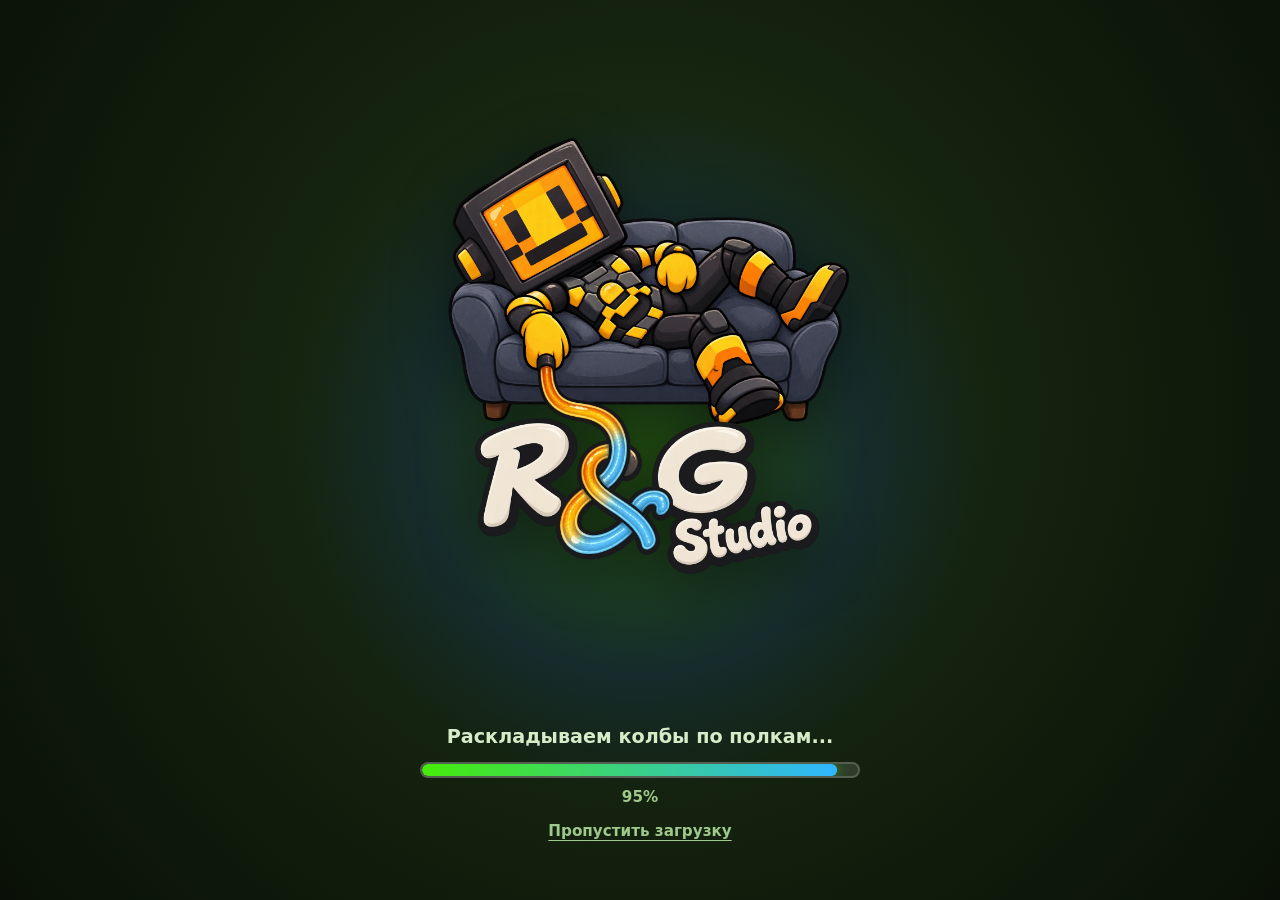
==== commit fca259bf: "Preload Delete" ====
--- a/index.html
+++ b/index.html
@@ -8,9 +8,6 @@
   <link rel="manifest" href="manifest.json">
   <link rel="icon" type="image/png" href="assets/icons/favicon.png">
   <link rel="apple-touch-icon" href="assets/icons/icon-192.png">
-  <link rel="preload" as="image" href="assets/samples/bg_menu.webp" media="(max-aspect-ratio: 7/5), (max-width: 639px)" fetchpriority="high">
-  <link rel="preload" as="image" href="assets/samples/bg_menu2.webp" media="(min-width: 640px) and (min-aspect-ratio: 7/5)" fetchpriority="high">
-  <link rel="preload" as="image" href="assets/samples/logo_banner.webp">
   <link rel="stylesheet" href="css/style.css">
 </head>
 <body>
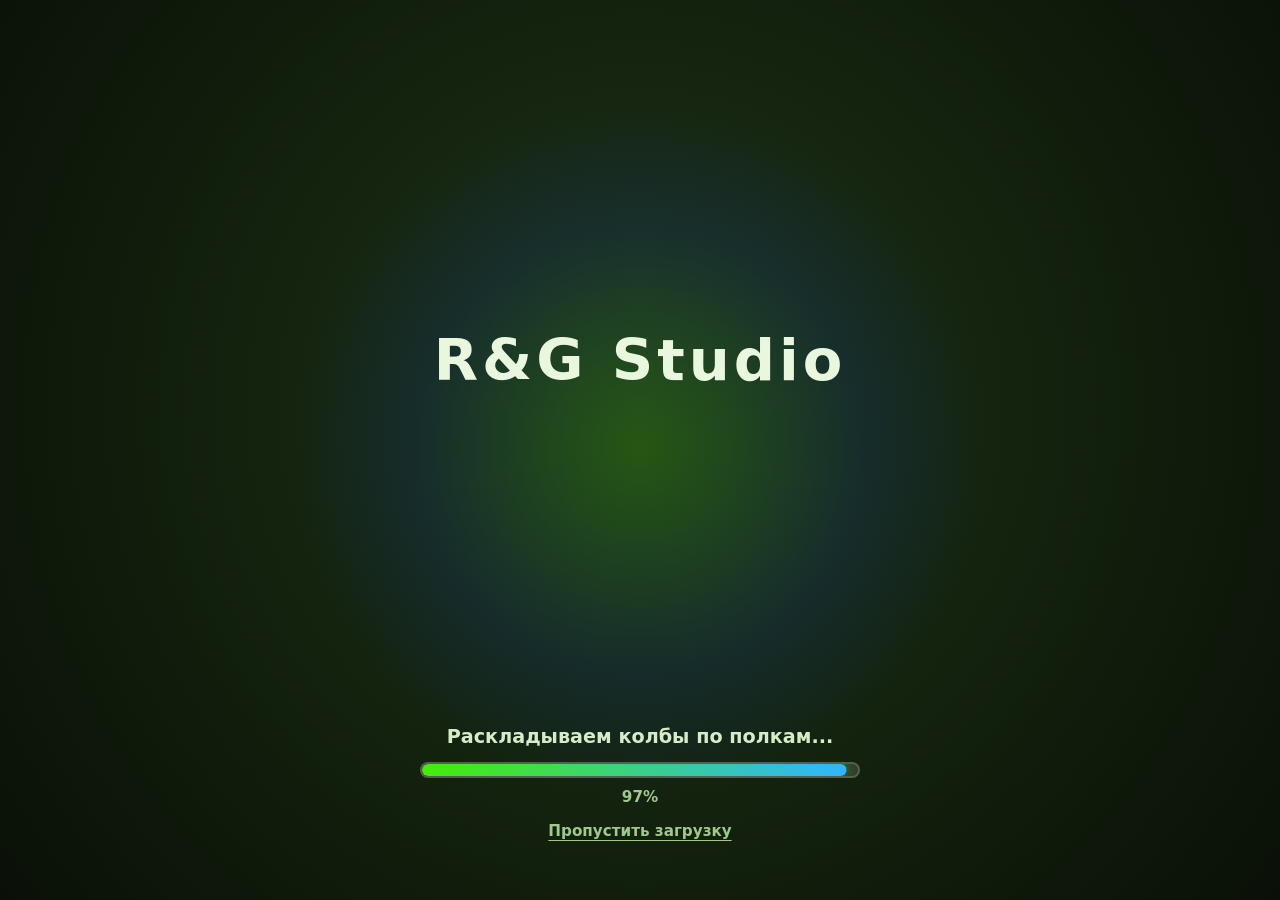
==== commit a022de93: "Add editor for Florika combinations and vacuum animation functionality - Implemented a new HTML edit" ====
--- a/index.html
+++ b/index.html
@@ -8,13 +8,16 @@
   <link rel="manifest" href="manifest.json">
   <link rel="icon" type="image/png" href="assets/icons/favicon.png">
   <link rel="apple-touch-icon" href="assets/icons/icon-192.png">
+  <link rel="preload" as="image" href="assets/samples/bg_menu.png" media="(max-aspect-ratio: 7/5), (max-width: 639px)" fetchpriority="high">
+  <link rel="preload" as="image" href="assets/samples/bg_menu2.png" media="(min-width: 640px) and (min-aspect-ratio: 7/5)" fetchpriority="high">
+  <link rel="preload" as="image" href="assets/samples/logo_banner.png">
   <link rel="stylesheet" href="css/style.css">
 </head>
 <body>
 
   <div class="studio-intro" id="studio-intro">
     <div class="studio-glow"></div>
-    <img src="assets/samples/studio_icon.webp" alt="R&amp;G Studio" class="studio-icon" onerror="this.style.display='none'; document.getElementById('studio-fallback').style.display='block';">
+    <img src="assets/samples/studio_icon.png" alt="R&amp;G Studio" class="studio-icon" onerror="this.style.display='none'; document.getElementById('studio-fallback').style.display='block';">
     <div class="studio-fallback" id="studio-fallback">R&amp;G Studio</div>
     <div class="loader-panel" id="loader-panel">
       <div class="loader-status" id="loader-status">Флори включает свет в лаборатории...</div>
@@ -110,7 +113,7 @@
   <div class="modal-backdrop modal-result" id="modal-feedback" role="dialog" aria-modal="true" aria-labelledby="feedback-title">
     <div class="result-stage" data-side="left">
       <div class="result-flori">
-        <img src="assets/flori/flori_talk.webp" alt="Флори" id="feedback-img">
+        <img src="assets/flori/flori_talk.png" alt="Флори" id="feedback-img">
       </div>
       <div class="result-card" id="feedback-card" data-tone="win">
         <div class="result-head">
@@ -139,7 +142,7 @@
   <div class="modal-backdrop modal-result modal-fact" id="modal-fact" role="dialog" aria-modal="true" aria-labelledby="fact-title" onclick="Lab.closeFact()">
     <div class="result-stage" data-side="right" onclick="event.stopPropagation()">
       <div class="result-flori">
-        <img src="assets/flori/flori_guide.webp" alt="Флори">
+        <img src="assets/flori/flori_guide.png" alt="Флори">
       </div>
       <div class="result-card fact-card" data-tone="fact">
         <div class="fact-ribbon"><span>Интересный факт</span></div>
@@ -168,7 +171,7 @@
   <div class="modal-backdrop modal-result modal-stars" id="modal-stars" role="dialog" aria-modal="true" aria-labelledby="stars-title">
     <div class="result-stage" data-side="left">
       <div class="result-flori">
-        <img src="assets/flori/flori_win.webp" alt="Флори">
+        <img src="assets/flori/flori_win.png" alt="Флори">
       </div>
       <div class="result-card" data-tone="win">
         <div class="result-head">
@@ -207,7 +210,7 @@
       </button>
 
       <div class="logo-zone">
-        <img src="assets/samples/logo_banner.webp" alt="Флорика" class="main-logo-img" id="logo-img" onerror="this.style.display='none'; document.getElementById('logo-fallback').style.display='block';">
+        <img src="assets/samples/logo_banner.png" alt="Флорика" class="main-logo-img" id="logo-img" onerror="this.style.display='none'; document.getElementById('logo-fallback').style.display='block';">
         <div class="logo-fallback" id="logo-fallback">
           <h1>ФЛОРИКА</h1>
           <span>Спасение логики Мэйлии</span>
@@ -215,11 +218,11 @@
       </div>
 
       <div class="flori-stage">
-        <img src="assets/flori/flori_hello.webp" alt="Флори приветствует" class="flori-hero-sprite">
+        <img src="assets/flori/flori_hello.png" alt="Флори приветствует" class="flori-hero-sprite">
       </div>
 
       <div class="hills-vacuum-track">
-        <img src="assets/samples/toy_vacuum.webp" alt="Робот-пылесос" class="vacuum-sprite" id="vacuum-img" onerror="this.style.display='none';">
+        <img src="assets/samples/toy_vacuum.png" alt="Робот-пылесос" class="vacuum-sprite" id="vacuum-img" onerror="this.style.display='none';">
       </div>
 
       <div class="bushes-foreground-layer"></div>
@@ -247,7 +250,7 @@
       </button>
 
       <div class="tutorial-stage" id="tutorial-stage">
-        <img src="assets/flori/flori_panic.webp" alt="Флори" class="tutorial-flori-sprite" id="tutorial-flori-img">
+        <img src="assets/flori/flori_panic.png" alt="Флори" class="tutorial-flori-sprite" id="tutorial-flori-img">
       </div>
 
       <div class="dialogue-box" id="dialogue-box">
@@ -273,7 +276,7 @@
     <section class="screen" id="screen-levels">
 
       <div class="top-bar levels-top">
-        <img src="assets/samples/logo_banner.webp" alt="Флорика" class="levels-logo" onerror="this.style.display='none'; document.getElementById('levels-logo-text').style.display='block';">
+        <img src="assets/samples/logo_banner.png" alt="Флорика" class="levels-logo" onerror="this.style.display='none'; document.getElementById('levels-logo-text').style.display='block';">
         <span class="levels-logo-text" id="levels-logo-text">ФЛОРИКА</span>
 
         <div class="mailia-bar">
@@ -281,7 +284,7 @@
           <span class="mailia-percent">0%</span>
           <span class="demo-tag">ДЕМО</span>
           <div class="mailia-avatar">
-            <img src="assets/samples/mailia_icon.webp" alt="" onerror="this.style.display='none'">
+            <img src="assets/samples/mailia_icon.png" alt="" onerror="this.style.display='none'">
             <span>М</span>
           </div>
         </div>
@@ -294,7 +297,7 @@
 
       <div class="levels-main">
         <div class="levels-flori">
-          <img src="assets/flori/flori_guide.webp" alt="Флори" class="levels-flori-img">
+          <img src="assets/flori/flori_guide.png" alt="Флори" class="levels-flori-img">
         </div>
 
         <div class="levels-center">
@@ -329,7 +332,7 @@
           <span class="mailia-percent">0%</span>
           <span class="demo-tag">ДЕМО</span>
           <div class="mailia-avatar">
-            <img src="assets/samples/mailia_icon.webp" alt="" onerror="this.style.display='none'">
+            <img src="assets/samples/mailia_icon.png" alt="" onerror="this.style.display='none'">
             <span>М</span>
           </div>
         </div>
@@ -344,6 +347,9 @@
             <svg class="star-icon lab-star" viewBox="0 0 24 24" aria-hidden="true"><path d="M12 2l3.09 6.26L22 9.27l-5 4.87 1.18 6.88L12 17.77l-6.18 3.25L7 14.14 2 9.27l6.91-1.01L12 2z"/></svg>
             <span class="lab-count" id="lab-count">0 / 28</span>
           </div>
+          <button class="btn-round" id="btn-lab-settings" aria-label="Настройки" onclick="App.openSettings()">
+            <svg viewBox="0 0 24 24" aria-hidden="true"><path fill="currentColor" d="M19.14 12.94c.04-.3.06-.61.06-.94 0-.32-.02-.64-.07-.94l2.03-1.58a.49.49 0 0 0 .12-.61l-1.92-3.32a.488.488 0 0 0-.59-.22l-2.39.96c-.5-.38-1.03-.7-1.62-.94l-.36-2.54a.484.484 0 0 0-.48-.41h-3.84c-.24 0-.43.17-.47.41l-.36 2.54c-.59.24-1.13.57-1.62.94l-2.39-.96c-.22-.08-.47 0-.59.22L2.74 8.87c-.12.21-.08.47.12.61l2.03 1.58c-.05.3-.09.63-.09.94s.02.64.07.94l-2.03 1.58a.49.49 0 0 0-.12.61l1.92 3.32c.12.22.37.29.59.22l2.39-.96c.5.38 1.03.7 1.62.94l.36 2.54c.05.24.24.41.48.41h3.84c.24 0 .44-.17.47-.41l.36-2.54c.59-.24 1.13-.56 1.62-.94l2.39.96c.22.08.47 0 .59-.22l1.92-3.32c.12-.22.07-.47-.12-.61l-2.01-1.58zM12 15.6c-1.98 0-3.6-1.62-3.6-3.6s1.62-3.6 3.6-3.6 3.6 1.62 3.6 3.6-1.62 3.6-3.6 3.6z"/></svg>
+          </button>
         </div>
       </div>
 
@@ -372,6 +378,10 @@
               <div class="tablet-chips">
                 <span class="chip">Гипотеза Мэйлии</span>
                 <span class="chip done is-hidden" id="chip-done">Уже проверено</span>
+                <button class="btn-to-shelf" type="button" data-sfx="back" onclick="Lab.backToShelf()">
+                  <svg viewBox="0 0 24 24" aria-hidden="true"><path fill="currentColor" d="M20 11H7.83l5.59-5.59L12 4l-8 8 8 8 1.41-1.41L7.83 13H20v-2z"/></svg>
+                  <span>К колбам</span>
+                </button>
               </div>
 
               <div class="hyp-row">
@@ -425,7 +435,7 @@
     <section class="screen" id="screen-stub">
 
       <div class="tutorial-stage">
-        <img src="assets/flori/flori_guide.webp" alt="Флори" class="tutorial-flori-sprite" id="stub-flori-img">
+        <img src="assets/flori/flori_guide.png" alt="Флори" class="tutorial-flori-sprite" id="stub-flori-img">
       </div>
 
       <div class="dialogue-box">
@@ -454,5 +464,6 @@
   <script src="js/loader.js" defer></script>
   <script src="js/app.js" defer></script>
   <script src="js/lab.js" defer></script>
+  <script src="js/vacuum.js" defer></script>
 </body>
 </html>
--- a/css/style.css
+++ b/css/style.css
@@ -28,20 +28,25 @@
 .is-hidden {
   display: none !important;
 }
+html {
+  height: 100%;
+  background-color: #12190e;
+}
 body {
+  position: fixed;
+  top: 0;
+  right: 0;
+  bottom: 0;
+  left: 0;
   background-color: #12190e;
   display: flex;
-  justify-content: center;
-  align-items: center;
-  min-height: 100vh;
   overflow: hidden;
 }
 .app-viewport {
-  width: 100vw;
-  height: 100vh;
-  height: 100dvh;
+  width: 100%;
+  height: 100%;
   background-color: var(--bg-cream);
-  background-image: url('../assets/samples/bg_menu.webp');
+  background-image: url('../assets/samples/bg_menu.png');
   background-size: cover;
   background-position: center;
   background-repeat: no-repeat;
@@ -61,7 +66,7 @@
   flex-direction: column;
   justify-content: space-between;
   align-items: center;
-  padding: 12px 18px 18px;
+  padding: calc(12px + env(safe-area-inset-top, 0px)) 18px 18px;
 }
 
 .logo-zone {
@@ -324,7 +329,7 @@
   left: 0;
   width: 100%;
   height: 100%;
-  background-image: url('../assets/samples/bushes_bg.webp');
+  background-image: url('../assets/samples/bushes_bg.png');
   background-size: cover;
   background-position: center;
   background-repeat: no-repeat;
@@ -728,7 +733,7 @@
   align-items: center;
   justify-content: space-between;
   gap: 10px 12px;
-  padding: 12px 16px 24px;
+  padding: calc(12px + env(safe-area-inset-top, 0px)) 16px 24px;
 }
 .mailia-bar {
   position: relative;
@@ -903,7 +908,7 @@
 #screen-lab {
   overflow: hidden;
   background:
-    url('../assets/samples/bg_lab.webp') center / cover no-repeat,
+    url('../assets/samples/bg_lab.png') center / cover no-repeat,
     radial-gradient(circle at 18% 20%, rgba(255, 255, 255, 0.7), rgba(255, 255, 255, 0) 40%),
     linear-gradient(160deg, #e3f3d6 0%, #d3eaf0 55%, #f1ead0 100%);
 }
@@ -1173,8 +1178,8 @@
 .shelf-row::after {
   content: "";
   position: absolute;
-  left: -10px;
-  right: -10px;
+  left: -14px;
+  right: -14px;
   bottom: 0;
   height: calc(var(--face) + var(--lip));
   z-index: 0;
@@ -1183,8 +1188,21 @@
     repeating-linear-gradient(90deg, rgba(120, 78, 32, 0.07) 0 3px, transparent 3px 46px),
     linear-gradient(180deg, #d9a863, #bf8648);
   border: 3px solid #8a5a2b;
-  border-radius: 10px;
-  box-shadow: 0 7px 0 rgba(92, 58, 24, 0.28), 0 16px 18px rgba(30, 40, 20, 0.2);
+  border-radius: 18px;
+  box-shadow: inset 0 -5px 0 rgba(110, 70, 28, 0.22), 0 7px 0 rgba(92, 58, 24, 0.28), 0 16px 18px rgba(30, 40, 20, 0.2);
+}
+.shelf-row::before {
+  content: "";
+  position: absolute;
+  left: 7%;
+  right: 7%;
+  bottom: -16px;
+  height: 18px;
+  z-index: 0;
+  background:
+    linear-gradient(#8a5a2b, #8a5a2b) left top / 20px 100% no-repeat,
+    linear-gradient(#8a5a2b, #8a5a2b) right top / 20px 100% no-repeat;
+  border-radius: 0 0 8px 8px;
 }
 .flask {
   position: relative;
@@ -1233,7 +1251,7 @@
   display: flex;
   justify-content: center;
   align-items: center;
-  font-size: clamp(0.66rem, 1.7vh, 0.9rem);
+  font-size: clamp(0.74rem, min(2.1vh, 3.5vw), 1.1rem);
   font-weight: 900;
   color: #4a2e10;
   text-shadow: 0 1px 0 rgba(255, 238, 200, 0.7);
@@ -2281,10 +2299,10 @@
 }
 
 body[data-layout="wide"] .app-viewport {
-  background-image: url('../assets/samples/bg_menu2.webp');
+  background-image: url('../assets/samples/bg_menu2.png');
 }
 body[data-layout="wide"] .bushes-foreground-layer {
-  background-image: url('../assets/samples/bushes_bg2.webp');
+  background-image: url('../assets/samples/bushes_bg2.png');
 }
 body[data-layout="wide"] #screen-menu.active {
   display: block;
@@ -2494,7 +2512,7 @@
   grid-template-columns: 1fr 1fr;
 }
 body[data-split="on"] .shelf-area {
-  padding: 8px 8px;
+  padding: 8px 26px;
 }
 
 @media (max-width: 380px) {
@@ -2951,3 +2969,68 @@
   padding: 10px 18px;
   font-size: 1.05rem;
 }
+
+.btn-to-shelf {
+  display: inline-flex;
+  align-items: center;
+  gap: 6px;
+  margin-left: auto;
+  padding: 6px 14px 6px 10px;
+  background: #eef4e6;
+  color: #3d5a2a;
+  border: 3px solid #cfe0c2;
+  border-radius: 999px;
+  font-size: 0.9rem;
+  font-weight: 900;
+  cursor: pointer;
+  box-shadow: 0 3px 0 #a9bca0;
+  transition: all 0.1s ease;
+}
+.btn-to-shelf svg {
+  width: 18px;
+  height: 18px;
+}
+.btn-to-shelf:active {
+  transform: translateY(2px);
+  box-shadow: 0 1px 0 #a9bca0;
+}
+body[data-split="on"] .btn-to-shelf {
+  display: none;
+}
+.tablet-chips {
+  align-items: center;
+}
+.vacuum-trail {
+  position: absolute;
+  top: 0;
+  left: 0;
+  width: 100%;
+  height: 100%;
+  overflow: visible;
+  pointer-events: none;
+  filter: drop-shadow(0 2px 0 rgba(40, 90, 20, 0.35));
+  transition: opacity 0.7s ease;
+}
+.vacuum-trail.is-fading {
+  opacity: 0;
+}
+.trail-glow,
+.trail-core {
+  fill: none;
+  stroke-linecap: round;
+  stroke-linejoin: round;
+}
+.trail-glow {
+  stroke: rgba(255, 255, 255, 0.3);
+  stroke-width: 20;
+}
+.trail-core {
+  stroke: rgba(238, 255, 214, 0.92);
+  stroke-width: 9;
+}
+body[data-layout="wide"] .trail-glow {
+  stroke-width: 28;
+}
+body[data-layout="wide"] .trail-core {
+  stroke-width: 12;
+}
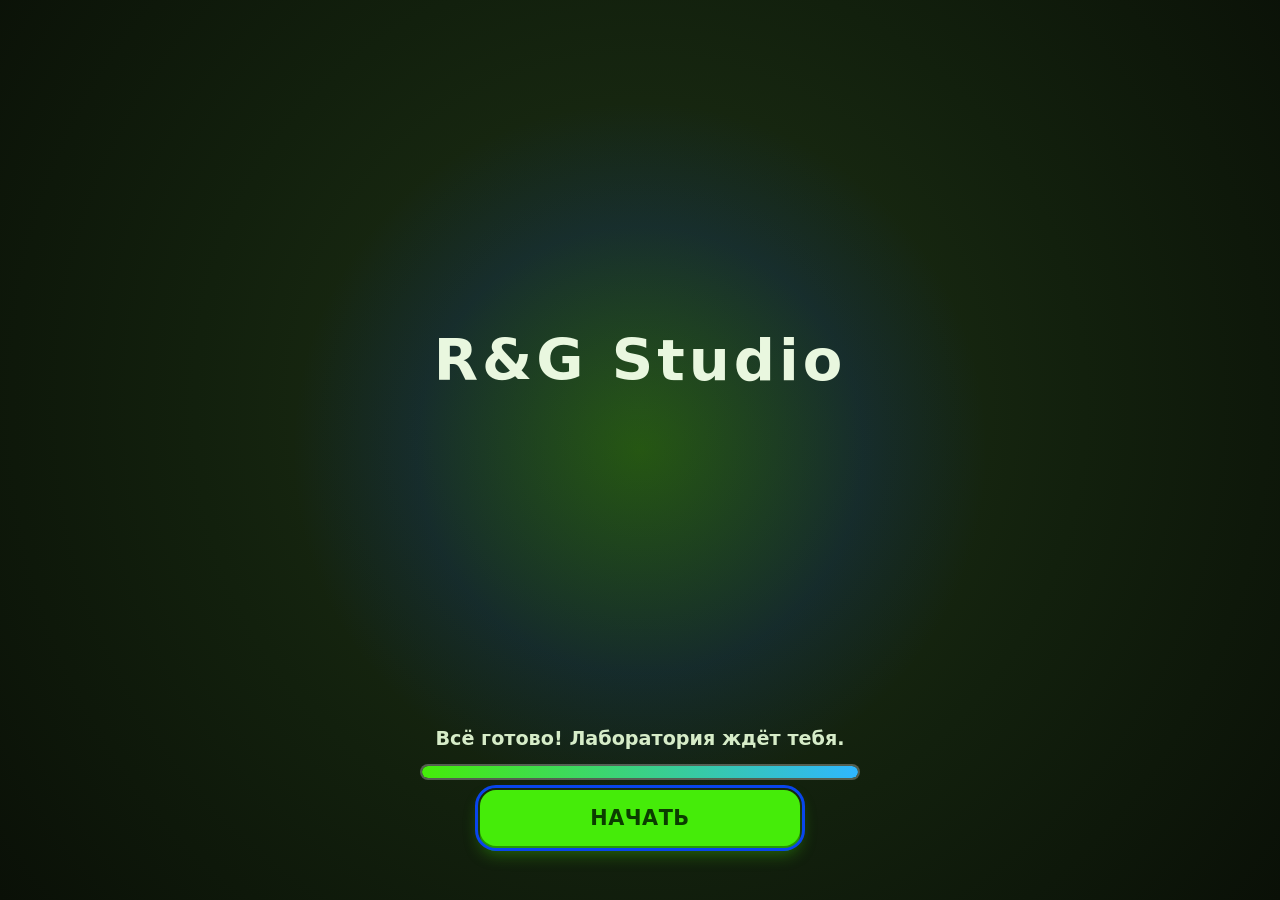
==== commit cece2261: "Version 4" ====
--- a/index.html
+++ b/index.html
@@ -190,14 +190,20 @@
     </div>
   </div>
 
-  <div class="modal-backdrop" id="modal-stats" role="dialog" aria-modal="true" aria-labelledby="stats-heading" onclick="Lab.closeStats()">
-    <div class="modal-card modal-scroll stats-card" onclick="event.stopPropagation()">
-      <h2 class="modal-title" id="stats-heading">Сводка лаборатории</h2>
-      <p class="stats-cheer" id="stats-cheer"></p>
-      <div class="stats-meter" id="stats-meter"></div>
-      <div class="stats-legend" id="stats-legend"></div>
-      <div class="stats-extra" id="stats-extra"></div>
-      <button class="btn-primary-3d" onclick="Lab.closeStats()">ЗАКРЫТЬ</button>
+  <div class="modal-backdrop" id="modal-diary" role="dialog" aria-modal="true" aria-labelledby="diary-heading" onclick="Diary.close()">
+    <div class="modal-card diary-card" onclick="event.stopPropagation()">
+      <div class="diary-head">
+        <svg class="diary-book" viewBox="0 0 24 24" aria-hidden="true"><path fill="currentColor" d="M18 2H8a3 3 0 0 0-3 3v14a3 3 0 0 0 3 3h12V4a2 2 0 0 0-2-2zm-1 13H8a1 1 0 0 0-1 1V5a1 1 0 0 1 1-1h9v11zM8 18h11v2H8a1 1 0 0 1 0-2z"/></svg>
+        <h2 class="diary-title" id="diary-heading">Дневник открытий</h2>
+        <button class="btn-round diary-x" type="button" aria-label="Закрыть" data-sfx="none" onclick="Diary.close()">
+          <svg viewBox="0 0 24 24" aria-hidden="true"><path fill="currentColor" d="M18.3 5.7 12 12l6.3 6.3-1.4 1.4L10.6 13.4 4.3 19.7 2.9 18.3 9.2 12 2.9 5.7 4.3 4.3l6.3 6.3 6.3-6.3z"/></svg>
+        </button>
+      </div>
+      <div class="diary-tabs" role="tablist">
+        <button class="diary-tab is-active" type="button" role="tab" data-tab="book" data-sfx="none" onclick="Diary.tab('book')">Открытия</button>
+        <button class="diary-tab" type="button" role="tab" data-tab="stats" data-sfx="none" onclick="Diary.tab('stats')">Сводка</button>
+      </div>
+      <div class="diary-body" id="diary-body"></div>
     </div>
   </div>
 
@@ -263,6 +269,11 @@
 
         <div class="name-input-wrap">
           <input type="text" id="player-name-input" placeholder="Введи своё имя..." maxlength="15" autocomplete="off" enterkeyhint="done">
+          <div class="gender-pick" id="gender-pick" role="radiogroup" aria-label="Как к тебе обращаться">
+            <button type="button" class="gender-btn" data-gender="m" role="radio" aria-checked="false" onclick="event.stopPropagation(); App.pickGender('m')">Исследователь</button>
+            <button type="button" class="gender-btn" data-gender="f" role="radio" aria-checked="false" onclick="event.stopPropagation(); App.pickGender('f')">Исследовательница</button>
+          </div>
+          <p class="name-error" id="name-error" aria-live="polite"></p>
         </div>
 
         <div class="dialogue-buttons">
@@ -338,8 +349,10 @@
         </div>
 
         <div class="lab-right">
-          <button class="btn-round btn-stats" id="btn-stats" aria-label="Сводка лаборатории" data-sfx="none" onclick="Lab.openStats()">
-            <svg viewBox="0 0 24 24" aria-hidden="true"><path fill="currentColor" d="M4 20V10h4v10H4zm6 0V4h4v16h-4zm6 0v-7h4v7h-4z"/></svg>
+          <button class="btn-round btn-diary" id="btn-diary" type="button" aria-label="Дневник открытий" data-sfx="none" onclick="Diary.open('book')">
+            <svg viewBox="0 0 24 24" aria-hidden="true"><path fill="currentColor" d="M18 2H8a3 3 0 0 0-3 3v14a3 3 0 0 0 3 3h12V4a2 2 0 0 0-2-2zm-1 13H8a1 1 0 0 0-1 1V5a1 1 0 0 1 1-1h9v11zM8 18h11v2H8a1 1 0 0 1 0-2z"/></svg>
+            <span class="diary-label">Дневник</span>
+            <span class="diary-dot is-hidden" id="diary-dot"></span>
           </button>
           <div class="lab-stars">
             <svg class="star-icon lab-star" viewBox="0 0 24 24" aria-hidden="true"><path d="M12 2l3.09 6.26L22 9.27l-5 4.87 1.18 6.88L12 17.77l-6.18 3.25L7 14.14 2 9.27l6.91-1.01L12 2z"/></svg>
@@ -461,9 +474,11 @@
   </div>
 
   <script src="js/data.js" defer></script>
+  <script src="js/name.js" defer></script>
   <script src="js/loader.js" defer></script>
   <script src="js/app.js" defer></script>
   <script src="js/lab.js" defer></script>
+  <script src="js/diary.js" defer></script>
   <script src="js/vacuum.js" defer></script>
 </body>
 </html>
--- a/css/style.css
+++ b/css/style.css
@@ -1035,7 +1035,9 @@
   color: #2f4a1f;
 }
 .level-card.is-locked .level-num {
-  color: #7d8878;
+  z-index: 3;
+  color: #4a5444;
+  text-shadow: 0 1px 0 rgba(255, 255, 255, 0.7);
 }
 .level-deco {
   flex: none;
@@ -3008,29 +3010,393 @@
   height: 100%;
   overflow: visible;
   pointer-events: none;
-  filter: drop-shadow(0 2px 0 rgba(40, 90, 20, 0.35));
-  transition: opacity 0.7s ease;
+  transition: opacity 1.4s ease;
 }
 .vacuum-trail.is-fading {
   opacity: 0;
 }
-.trail-glow,
-.trail-core {
+.trail-band,
+.trail-wheel {
   fill: none;
   stroke-linecap: round;
   stroke-linejoin: round;
 }
-.trail-glow {
-  stroke: rgba(255, 255, 255, 0.3);
-  stroke-width: 20;
-}
-.trail-core {
-  stroke: rgba(238, 255, 214, 0.92);
-  stroke-width: 9;
-}
-body[data-layout="wide"] .trail-glow {
-  stroke-width: 28;
-}
-body[data-layout="wide"] .trail-core {
-  stroke-width: 12;
-}
+.trail-band {
+  stroke: rgba(255, 252, 220, 0.13);
+}
+.trail-wheel {
+  stroke: rgba(26, 64, 18, 0.62);
+}
+
+.gender-pick {
+  display: flex;
+  gap: 8px;
+  margin-top: 10px;
+}
+.gender-btn {
+  flex: 1 1 0;
+  min-width: 0;
+  padding: 9px 6px;
+  background: #eef4e6;
+  color: #3d5a2a;
+  border: 3px solid #cfe0c2;
+  border-radius: 14px;
+  font-size: clamp(0.82rem, 3.4vw, 1rem);
+  font-weight: 900;
+  cursor: pointer;
+  transition: all 0.1s ease;
+}
+.gender-btn.is-active {
+  background: #d9f8c7;
+  color: #1d5a0c;
+  border-color: var(--bio-green);
+  box-shadow: 0 0 0 3px rgba(69, 236, 9, 0.25);
+}
+.name-error {
+  min-height: 1.2em;
+  margin-top: 8px;
+  font-size: 0.95rem;
+  font-weight: 800;
+  line-height: 1.25;
+  color: #b33a2f;
+}
+.name-input-wrap input.is-shaking {
+  border-color: #ff6f61;
+  animation: shake 0.35s ease;
+}
+
+@media (max-width: 480px) {
+  body[data-layout="compact"] .lab-top {
+    flex-wrap: wrap;
+    gap: 8px;
+  }
+  body[data-layout="compact"] .lab-top .btn-back {
+    flex: none;
+    padding: 8px 12px;
+    font-size: 0.95rem;
+  }
+  body[data-layout="compact"] .lab-top .lab-right {
+    flex: 1 1 0;
+    min-width: 0;
+    justify-content: flex-end;
+    gap: 6px;
+  }
+  body[data-layout="compact"] .lab-top .btn-round {
+    width: 38px;
+    height: 38px;
+  }
+  body[data-layout="compact"] .lab-top .btn-round svg {
+    width: 20px;
+    height: 20px;
+  }
+  body[data-layout="compact"] .lab-top .lab-stars {
+    gap: 3px;
+    padding: 5px 8px;
+  }
+  body[data-layout="compact"] .lab-top .lab-star {
+    width: 20px;
+    height: 20px;
+  }
+  body[data-layout="compact"] .lab-top .lab-count {
+    font-size: 0.8rem;
+  }
+}
+
+.btn-diary {
+  position: relative;
+  width: auto;
+  min-width: 46px;
+  gap: 8px;
+  padding: 0 14px 0 11px;
+  color: #6b3f1d;
+  border-color: #e3c9a2;
+  background: linear-gradient(180deg, #fff8e8, #f9e7c4);
+  box-shadow: 0 4px 0 #cba86e;
+}
+.btn-diary:active {
+  box-shadow: 0 1px 0 #cba86e;
+}
+.diary-label {
+  display: none;
+  font-size: 1rem;
+  font-weight: 900;
+}
+body[data-layout="wide"] .diary-label {
+  display: inline;
+}
+body[data-layout="compact"] .btn-diary {
+  width: 38px;
+  padding: 0;
+}
+.diary-dot {
+  position: absolute;
+  top: -3px;
+  right: -3px;
+  width: 16px;
+  height: 16px;
+  background: #ff6f61;
+  border: 3px solid #ffffff;
+  border-radius: 50%;
+  animation: readyPulse 1.2s ease-in-out infinite;
+}
+.diary-card {
+  width: min(94%, 680px);
+  max-height: calc(100dvh - 24px);
+  display: flex;
+  flex-direction: column;
+  gap: 12px;
+  padding: 16px 16px 14px;
+  background: linear-gradient(180deg, #fffaf0, #fbf1da);
+  border: 5px solid #e3c9a2;
+}
+.diary-head {
+  flex: none;
+  display: flex;
+  align-items: center;
+  gap: 10px;
+}
+.diary-book {
+  flex: none;
+  width: 34px;
+  height: 34px;
+  color: #b9742a;
+}
+.diary-title {
+  flex: 1;
+  font-size: clamp(1.3rem, 1.1rem + 1vw, 1.8rem);
+  font-weight: 900;
+  color: #6b3f1d;
+}
+.diary-x {
+  width: 40px;
+  height: 40px;
+}
+.diary-tabs {
+  flex: none;
+  display: flex;
+  gap: 8px;
+  padding: 4px;
+  background: #f1e0bb;
+  border-radius: 16px;
+}
+.diary-tab {
+  flex: 1;
+  padding: 9px 8px;
+  background: transparent;
+  color: #7a5630;
+  border: none;
+  border-radius: 12px;
+  font-size: 1rem;
+  font-weight: 900;
+  cursor: pointer;
+}
+.diary-tab.is-active {
+  background: #ffffff;
+  color: #2f4a1f;
+  box-shadow: 0 2px 0 rgba(120, 80, 30, 0.25);
+}
+.diary-body {
+  flex: 1 1 auto;
+  min-height: 0;
+  display: flex;
+  flex-direction: column;
+  gap: 12px;
+  overflow-y: auto;
+  overflow-x: hidden;
+  padding: 2px 2px 6px;
+  scrollbar-width: thin;
+}
+.diary-progress {
+  display: flex;
+  flex-direction: column;
+  gap: 8px;
+}
+.diary-progress strong {
+  font-size: 1.1rem;
+  font-weight: 900;
+  color: #3d5a2a;
+}
+.diary-bar {
+  height: 16px;
+  overflow: hidden;
+  background: #e9dcc0;
+  border: 3px solid #d9c59c;
+  border-radius: 999px;
+}
+.diary-bar span {
+  display: block;
+  height: 100%;
+  background: linear-gradient(180deg, #86ff55, #45c92a);
+  border-radius: 999px;
+  transition: width 0.5s ease;
+}
+.diary-note {
+  font-size: 0.9rem;
+  font-weight: 700;
+  line-height: 1.3;
+  color: #7a6a4a;
+}
+.diary-grid {
+  padding: 10px 2px 2px;
+  display: grid;
+  grid-template-columns: repeat(auto-fill, minmax(132px, 1fr));
+  gap: 10px;
+}
+.diary-item {
+  position: relative;
+  display: flex;
+  flex-direction: column;
+  align-items: center;
+  gap: 6px;
+  min-height: 132px;
+  padding: 10px 8px 10px;
+  border: 3px solid;
+  border-radius: 18px;
+  font-family: inherit;
+  cursor: pointer;
+  transition: transform 0.1s ease;
+}
+.diary-item:active {
+  transform: translateY(2px);
+}
+.diary-item.is-done {
+  background: #effcea;
+  border-color: #3ccf4e;
+  box-shadow: 0 4px 0 #2a9c3a;
+}
+.diary-item.is-redo {
+  background: #fff4d9;
+  border-color: #f5a524;
+  box-shadow: 0 4px 0 #c98410;
+}
+.diary-item.is-locked {
+  justify-content: center;
+  background: #eef0e9;
+  border-color: #c3cbb9;
+  border-style: dashed;
+}
+.diary-q {
+  font-size: 2.4rem;
+  font-weight: 900;
+  line-height: 1;
+  color: #b4bdaa;
+}
+.diary-name {
+  font-size: 0.9rem;
+  font-weight: 900;
+  line-height: 1.15;
+  text-align: center;
+  color: #3d5a2a;
+}
+.diary-item.is-locked .diary-name {
+  color: #8d977f;
+}
+.diary-item.is-redo .diary-name {
+  color: #8a5600;
+}
+.diary-pair {
+  display: flex;
+  justify-content: center;
+  align-items: center;
+  gap: 4px;
+  width: 100%;
+}
+.diary-pair .pair-item {
+  width: 38%;
+  height: auto;
+  padding: 6%;
+  border-width: 2px;
+  box-shadow: 0 2px 0 rgba(30, 60, 120, 0.2);
+}
+.diary-pair .pair-plus {
+  font-size: 0.95rem;
+}
+.diary-pair.big {
+  width: 150px;
+  flex: none;
+}
+.diary-tag {
+  padding: 2px 10px;
+  border-radius: 999px;
+  font-size: 0.78rem;
+  font-weight: 900;
+}
+.diary-tag.yes {
+  background: #d4f5d0;
+  color: #1d7a2a;
+}
+.diary-tag.no {
+  background: #ffe0dc;
+  color: #a8362b;
+}
+.diary-new {
+  position: absolute;
+  top: -9px;
+  right: 8px;
+  padding: 2px 9px;
+  background: #ff6f61;
+  color: #ffffff;
+  border-radius: 999px;
+  font-size: 0.72rem;
+  font-weight: 900;
+  box-shadow: 0 2px 0 #c0443a;
+}
+.diary-back {
+  align-self: flex-start;
+  margin-left: 0;
+}
+.diary-detail-top {
+  display: flex;
+  align-items: center;
+  gap: 14px;
+}
+.diary-detail-title {
+  display: flex;
+  flex-direction: column;
+  align-items: flex-start;
+  gap: 8px;
+}
+.diary-detail-title h3 {
+  font-size: clamp(1.2rem, 1.05rem + 0.8vw, 1.6rem);
+  font-weight: 900;
+  line-height: 1.15;
+  color: #2f4a1f;
+}
+.diary-block {
+  display: flex;
+  flex-direction: column;
+  gap: 8px;
+  padding: 12px 14px;
+  background: #ffffff;
+  border: 3px solid #e3d2ad;
+  border-radius: 16px;
+}
+.diary-block h4 {
+  font-size: 0.95rem;
+  font-weight: 900;
+  color: #7a5630;
+}
+.diary-block p {
+  font-size: 1.05rem;
+  font-weight: 700;
+  line-height: 1.4;
+  color: var(--text-dark);
+}
+.diary-block.why {
+  background: #effcea;
+  border-color: #b9e8a8;
+}
+.diary-block.fact {
+  background: #eef4ff;
+  border-color: #bdd0f6;
+}
+.diary-block .diary-fact-title {
+  font-weight: 900;
+  color: #0b3cc1;
+}
+body[data-layout="wide"] .diary-card {
+  width: min(94%, 860px);
+}
+body[data-layout="wide"] .diary-grid {
+  grid-template-columns: repeat(auto-fill, minmax(170px, 1fr));
+}
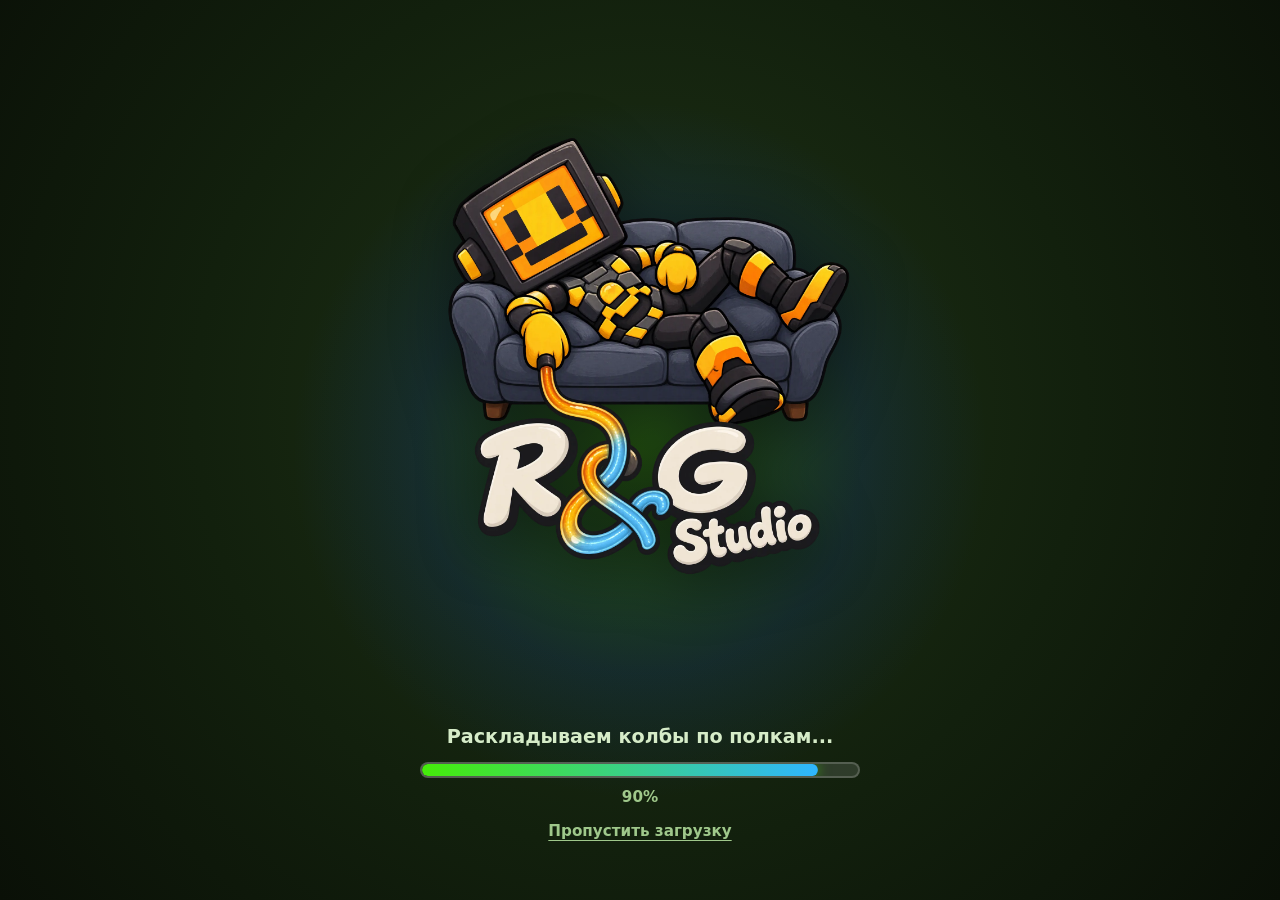
==== commit ac09b31d: "Update V5 - Release" ====
--- a/index.html
+++ b/index.html
@@ -8,16 +8,13 @@
   <link rel="manifest" href="manifest.json">
   <link rel="icon" type="image/png" href="assets/icons/favicon.png">
   <link rel="apple-touch-icon" href="assets/icons/icon-192.png">
-  <link rel="preload" as="image" href="assets/samples/bg_menu.png" media="(max-aspect-ratio: 7/5), (max-width: 639px)" fetchpriority="high">
-  <link rel="preload" as="image" href="assets/samples/bg_menu2.png" media="(min-width: 640px) and (min-aspect-ratio: 7/5)" fetchpriority="high">
-  <link rel="preload" as="image" href="assets/samples/logo_banner.png">
   <link rel="stylesheet" href="css/style.css">
 </head>
 <body>
 
   <div class="studio-intro" id="studio-intro">
     <div class="studio-glow"></div>
-    <img src="assets/samples/studio_icon.png" alt="R&amp;G Studio" class="studio-icon" onerror="this.style.display='none'; document.getElementById('studio-fallback').style.display='block';">
+    <img src="assets/samples/studio_icon.webp" alt="R&amp;G Studio" class="studio-icon" onerror="this.style.display='none'; document.getElementById('studio-fallback').style.display='block';">
     <div class="studio-fallback" id="studio-fallback">R&amp;G Studio</div>
     <div class="loader-panel" id="loader-panel">
       <div class="loader-status" id="loader-status">Флори включает свет в лаборатории...</div>
@@ -53,6 +50,10 @@
         <span class="vol-label">Голос Флори</span>
         <input type="range" class="vol-range" id="vol-voice" min="0" max="100" step="1" value="50">
         <span class="vol-value" id="vol-voice-value">50%</span>
+      </div>
+      <div class="modal-row">
+        <span class="modal-label track-label" id="track-label">Трек 1 из 3</span>
+        <button class="btn-toggle" type="button" onclick="App.nextTrack()">ДАЛЕЕ</button>
       </div>
       <div class="modal-row" id="row-fullscreen">
         <span class="modal-label">На весь экран</span>
@@ -113,7 +114,7 @@
   <div class="modal-backdrop modal-result" id="modal-feedback" role="dialog" aria-modal="true" aria-labelledby="feedback-title">
     <div class="result-stage" data-side="left">
       <div class="result-flori">
-        <img src="assets/flori/flori_talk.png" alt="Флори" id="feedback-img">
+        <img src="assets/flori/flori_talk.webp" alt="Флори" id="feedback-img">
       </div>
       <div class="result-card" id="feedback-card" data-tone="win">
         <div class="result-head">
@@ -142,7 +143,7 @@
   <div class="modal-backdrop modal-result modal-fact" id="modal-fact" role="dialog" aria-modal="true" aria-labelledby="fact-title" onclick="Lab.closeFact()">
     <div class="result-stage" data-side="right" onclick="event.stopPropagation()">
       <div class="result-flori">
-        <img src="assets/flori/flori_guide.png" alt="Флори">
+        <img src="assets/flori/flori_guide.webp" alt="Флори">
       </div>
       <div class="result-card fact-card" data-tone="fact">
         <div class="fact-ribbon"><span>Интересный факт</span></div>
@@ -171,7 +172,7 @@
   <div class="modal-backdrop modal-result modal-stars" id="modal-stars" role="dialog" aria-modal="true" aria-labelledby="stars-title">
     <div class="result-stage" data-side="left">
       <div class="result-flori">
-        <img src="assets/flori/flori_win.png" alt="Флори">
+        <img src="assets/flori/flori_win.webp" alt="Флори">
       </div>
       <div class="result-card" data-tone="win">
         <div class="result-head">
@@ -196,7 +197,7 @@
         <svg class="diary-book" viewBox="0 0 24 24" aria-hidden="true"><path fill="currentColor" d="M18 2H8a3 3 0 0 0-3 3v14a3 3 0 0 0 3 3h12V4a2 2 0 0 0-2-2zm-1 13H8a1 1 0 0 0-1 1V5a1 1 0 0 1 1-1h9v11zM8 18h11v2H8a1 1 0 0 1 0-2z"/></svg>
         <h2 class="diary-title" id="diary-heading">Дневник открытий</h2>
         <button class="btn-round diary-x" type="button" aria-label="Закрыть" data-sfx="none" onclick="Diary.close()">
-          <svg viewBox="0 0 24 24" aria-hidden="true"><path fill="currentColor" d="M18.3 5.7 12 12l6.3 6.3-1.4 1.4L10.6 13.4 4.3 19.7 2.9 18.3 9.2 12 2.9 5.7 4.3 4.3l6.3 6.3 6.3-6.3z"/></svg>
+          <svg viewBox="0 0 24 24" aria-hidden="true"><path d="M5 5l14 14M19 5L5 19" fill="none" stroke="currentColor" stroke-width="3.2" stroke-linecap="round"/></svg>
         </button>
       </div>
       <div class="diary-tabs" role="tablist">
@@ -216,7 +217,7 @@
       </button>
 
       <div class="logo-zone">
-        <img src="assets/samples/logo_banner.png" alt="Флорика" class="main-logo-img" id="logo-img" onerror="this.style.display='none'; document.getElementById('logo-fallback').style.display='block';">
+        <img src="assets/samples/logo_banner.webp" alt="Флорика" class="main-logo-img" id="logo-img" onerror="this.style.display='none'; document.getElementById('logo-fallback').style.display='block';">
         <div class="logo-fallback" id="logo-fallback">
           <h1>ФЛОРИКА</h1>
           <span>Спасение логики Мэйлии</span>
@@ -224,11 +225,11 @@
       </div>
 
       <div class="flori-stage">
-        <img src="assets/flori/flori_hello.png" alt="Флори приветствует" class="flori-hero-sprite">
+        <img src="assets/flori/flori_hello.webp" alt="Флори приветствует" class="flori-hero-sprite">
       </div>
 
       <div class="hills-vacuum-track">
-        <img src="assets/samples/toy_vacuum.png" alt="Робот-пылесос" class="vacuum-sprite" id="vacuum-img" onerror="this.style.display='none';">
+        <img src="assets/samples/toy_vacuum.webp" alt="Робот-пылесос" class="vacuum-sprite" id="vacuum-img" onerror="this.style.display='none';">
       </div>
 
       <div class="bushes-foreground-layer"></div>
@@ -256,7 +257,7 @@
       </button>
 
       <div class="tutorial-stage" id="tutorial-stage">
-        <img src="assets/flori/flori_panic.png" alt="Флори" class="tutorial-flori-sprite" id="tutorial-flori-img">
+        <img src="assets/flori/flori_panic.webp" alt="Флори" class="tutorial-flori-sprite" id="tutorial-flori-img">
       </div>
 
       <div class="dialogue-box" id="dialogue-box">
@@ -287,7 +288,7 @@
     <section class="screen" id="screen-levels">
 
       <div class="top-bar levels-top">
-        <img src="assets/samples/logo_banner.png" alt="Флорика" class="levels-logo" onerror="this.style.display='none'; document.getElementById('levels-logo-text').style.display='block';">
+        <img src="assets/samples/logo_banner.webp" alt="Флорика" class="levels-logo" onerror="this.style.display='none'; document.getElementById('levels-logo-text').style.display='block';">
         <span class="levels-logo-text" id="levels-logo-text">ФЛОРИКА</span>
 
         <div class="mailia-bar">
@@ -295,7 +296,7 @@
           <span class="mailia-percent">0%</span>
           <span class="demo-tag">ДЕМО</span>
           <div class="mailia-avatar">
-            <img src="assets/samples/mailia_icon.png" alt="" onerror="this.style.display='none'">
+            <img src="assets/samples/mailia_icon.webp" alt="" onerror="this.style.display='none'">
             <span>М</span>
           </div>
         </div>
@@ -308,7 +309,7 @@
 
       <div class="levels-main">
         <div class="levels-flori">
-          <img src="assets/flori/flori_guide.png" alt="Флори" class="levels-flori-img">
+          <img src="assets/flori/flori_guide.webp" alt="Флори" class="levels-flori-img">
         </div>
 
         <div class="levels-center">
@@ -343,7 +344,7 @@
           <span class="mailia-percent">0%</span>
           <span class="demo-tag">ДЕМО</span>
           <div class="mailia-avatar">
-            <img src="assets/samples/mailia_icon.png" alt="" onerror="this.style.display='none'">
+            <img src="assets/samples/mailia_icon.webp" alt="" onerror="this.style.display='none'">
             <span>М</span>
           </div>
         </div>
@@ -448,7 +449,7 @@
     <section class="screen" id="screen-stub">
 
       <div class="tutorial-stage">
-        <img src="assets/flori/flori_guide.png" alt="Флори" class="tutorial-flori-sprite" id="stub-flori-img">
+        <img src="assets/flori/flori_guide.webp" alt="Флори" class="tutorial-flori-sprite" id="stub-flori-img">
       </div>
 
       <div class="dialogue-box">
--- a/css/style.css
+++ b/css/style.css
@@ -46,7 +46,7 @@
   width: 100%;
   height: 100%;
   background-color: var(--bg-cream);
-  background-image: url('../assets/samples/bg_menu.png');
+  background-image: url('../assets/samples/bg_menu.webp');
   background-size: cover;
   background-position: center;
   background-repeat: no-repeat;
@@ -329,7 +329,7 @@
   left: 0;
   width: 100%;
   height: 100%;
-  background-image: url('../assets/samples/bushes_bg.png');
+  background-image: url('../assets/samples/bushes_bg.webp');
   background-size: cover;
   background-position: center;
   background-repeat: no-repeat;
@@ -337,18 +337,18 @@
   z-index: 4;
 }
 @keyframes vacuumSmartPatrol {
-  0% {transform: translate3d(-80px, 25px, 0) scaleX(1) rotate(0deg);}
-  12% {transform: translate3d(25vw, 42px, 0) scaleX(1) rotate(3deg);}
-  24% {transform: translate3d(50vw, 56px, 0) scaleX(1) rotate(1deg);}
-  36% {transform: translate3d(75vw, 36px, 0) scaleX(1) rotate(-3deg);}
-  46% {transform: translate3d(calc(100vw + 80px), 25px, 0) scaleX(1) rotate(0deg);}
-  47% {transform: translate3d(calc(100vw + 80px), 68px, 0) scaleX(-1) rotate(0deg);}
-  58% {transform: translate3d(75vw, 64px, 0) scaleX(-1) rotate(-2deg);}
-  70% {transform: translate3d(50vw, 72px, 0) scaleX(-1) rotate(2deg);}
-  82% {transform: translate3d(25vw, 62px, 0) scaleX(-1) rotate(-2deg);}
-  95% {transform: translate3d(-80px, 68px, 0) scaleX(-1) rotate(0deg);}
-  96% {transform: translate3d(-80px, 25px, 0) scaleX(1) rotate(0deg);}
-  100% {transform: translate3d(-80px, 25px, 0) scaleX(1) rotate(0deg);}
+  0% {transform: translate3d(-80px, 52px, 0) scaleX(1) rotate(0deg);}
+  12% {transform: translate3d(25vw, 38px, 0) scaleX(1) rotate(-2deg);}
+  24% {transform: translate3d(50vw, 32px, 0) scaleX(1) rotate(0deg);}
+  36% {transform: translate3d(75vw, 40px, 0) scaleX(1) rotate(3deg);}
+  46% {transform: translate3d(calc(100vw + 80px), 58px, 0) scaleX(1) rotate(4deg);}
+  47% {transform: translate3d(calc(100vw + 80px), 82px, 0) scaleX(-1) rotate(4deg);}
+  58% {transform: translate3d(75vw, 70px, 0) scaleX(-1) rotate(-3deg);}
+  70% {transform: translate3d(50vw, 62px, 0) scaleX(-1) rotate(0deg);}
+  82% {transform: translate3d(25vw, 68px, 0) scaleX(-1) rotate(2deg);}
+  95% {transform: translate3d(-80px, 86px, 0) scaleX(-1) rotate(3deg);}
+  96% {transform: translate3d(-80px, 52px, 0) scaleX(1) rotate(0deg);}
+  100% {transform: translate3d(-80px, 52px, 0) scaleX(1) rotate(0deg);}
 }
 
 .dialogue-buttons {
@@ -908,7 +908,12 @@
 #screen-lab {
   overflow: hidden;
   background:
-    url('../assets/samples/bg_lab.png') center / cover no-repeat,
+    radial-gradient(circle at 18% 20%, rgba(255, 255, 255, 0.7), rgba(255, 255, 255, 0) 40%),
+    linear-gradient(160deg, #e3f3d6 0%, #d3eaf0 55%, #f1ead0 100%);
+}
+body.has-lab-bg #screen-lab {
+  background:
+    url('../assets/samples/bg_lab.webp') center / cover no-repeat,
     radial-gradient(circle at 18% 20%, rgba(255, 255, 255, 0.7), rgba(255, 255, 255, 0) 40%),
     linear-gradient(160deg, #e3f3d6 0%, #d3eaf0 55%, #f1ead0 100%);
 }
@@ -2301,10 +2306,10 @@
 }
 
 body[data-layout="wide"] .app-viewport {
-  background-image: url('../assets/samples/bg_menu2.png');
+  background-image: url('../assets/samples/bg_menu2.webp');
 }
 body[data-layout="wide"] .bushes-foreground-layer {
-  background-image: url('../assets/samples/bushes_bg2.png');
+  background-image: url('../assets/samples/bushes_bg2.webp');
 }
 body[data-layout="wide"] #screen-menu.active {
   display: block;
@@ -3107,14 +3112,11 @@
   width: auto;
   min-width: 46px;
   gap: 8px;
-  padding: 0 14px 0 11px;
-  color: #6b3f1d;
-  border-color: #e3c9a2;
-  background: linear-gradient(180deg, #fff8e8, #f9e7c4);
-  box-shadow: 0 4px 0 #cba86e;
-}
-.btn-diary:active {
-  box-shadow: 0 1px 0 #cba86e;
+  padding: 0 16px 0 12px;
+  border-radius: 999px;
+}
+.btn-diary svg {
+  color: #b9742a;
 }
 .diary-label {
   display: none;
@@ -3141,13 +3143,13 @@
 }
 .diary-card {
   width: min(94%, 680px);
-  max-height: calc(100dvh - 24px);
+  height: min(calc(100dvh - 24px), 720px);
   display: flex;
   flex-direction: column;
   gap: 12px;
   padding: 16px 16px 14px;
-  background: linear-gradient(180deg, #fffaf0, #fbf1da);
-  border: 5px solid #e3c9a2;
+  background: rgba(255, 255, 255, 0.98);
+  border: 4px solid var(--bio-green);
 }
 .diary-head {
   flex: none;
@@ -3157,33 +3159,39 @@
 }
 .diary-book {
   flex: none;
-  width: 34px;
-  height: 34px;
+  width: 32px;
+  height: 32px;
   color: #b9742a;
 }
 .diary-title {
   flex: 1;
   font-size: clamp(1.3rem, 1.1rem + 1vw, 1.8rem);
   font-weight: 900;
-  color: #6b3f1d;
+  color: #2f4a1f;
 }
 .diary-x {
-  width: 40px;
-  height: 40px;
+  width: 42px;
+  height: 42px;
+  padding: 0;
+}
+.diary-x svg {
+  display: block;
+  width: 20px;
+  height: 20px;
 }
 .diary-tabs {
   flex: none;
   display: flex;
   gap: 8px;
   padding: 4px;
-  background: #f1e0bb;
+  background: #e6f0dc;
   border-radius: 16px;
 }
 .diary-tab {
   flex: 1;
   padding: 9px 8px;
   background: transparent;
-  color: #7a5630;
+  color: #5d7a48;
   border: none;
   border-radius: 12px;
   font-size: 1rem;
@@ -3193,7 +3201,7 @@
 .diary-tab.is-active {
   background: #ffffff;
   color: #2f4a1f;
-  box-shadow: 0 2px 0 rgba(120, 80, 30, 0.25);
+  box-shadow: 0 2px 0 rgba(70, 110, 50, 0.3);
 }
 .diary-body {
   flex: 1 1 auto;
@@ -3219,8 +3227,8 @@
 .diary-bar {
   height: 16px;
   overflow: hidden;
-  background: #e9dcc0;
-  border: 3px solid #d9c59c;
+  background: #e1e8da;
+  border: 3px solid #cfe0c2;
   border-radius: 999px;
 }
 .diary-bar span {
@@ -3234,7 +3242,7 @@
   font-size: 0.9rem;
   font-weight: 700;
   line-height: 1.3;
-  color: #7a6a4a;
+  color: #6b7a62;
 }
 .diary-grid {
   padding: 10px 2px 2px;
@@ -3343,7 +3351,26 @@
 }
 .diary-back {
   align-self: flex-start;
-  margin-left: 0;
+  display: inline-flex;
+  align-items: center;
+  gap: 6px;
+  padding: 6px 14px 6px 10px;
+  background: #eef4e6;
+  color: #3d5a2a;
+  border: 3px solid #cfe0c2;
+  border-radius: 999px;
+  font-size: 0.95rem;
+  font-weight: 900;
+  cursor: pointer;
+  box-shadow: 0 3px 0 #a9bca0;
+}
+.diary-back svg {
+  width: 18px;
+  height: 18px;
+}
+.diary-back:active {
+  transform: translateY(2px);
+  box-shadow: 0 1px 0 #a9bca0;
 }
 .diary-detail-top {
   display: flex;
@@ -3368,13 +3395,13 @@
   gap: 8px;
   padding: 12px 14px;
   background: #ffffff;
-  border: 3px solid #e3d2ad;
+  border: 3px solid #cfe0c2;
   border-radius: 16px;
 }
 .diary-block h4 {
   font-size: 0.95rem;
   font-weight: 900;
-  color: #7a5630;
+  color: #5d7a48;
 }
 .diary-block p {
   font-size: 1.05rem;
@@ -3400,3 +3427,46 @@
 body[data-layout="wide"] .diary-grid {
   grid-template-columns: repeat(auto-fill, minmax(170px, 1fr));
 }
+
+.track-label {
+  font-size: 0.92rem;
+  line-height: 1.2;
+}
+.diary-body,
+.tablet,
+.modal-scroll,
+.result-card,
+.shelf-area,
+.levels-main {
+  scrollbar-width: thin;
+  scrollbar-color: #a9c996 transparent;
+}
+.diary-body::-webkit-scrollbar,
+.tablet::-webkit-scrollbar,
+.modal-scroll::-webkit-scrollbar,
+.result-card::-webkit-scrollbar {
+  width: 10px;
+}
+.diary-body::-webkit-scrollbar-track,
+.tablet::-webkit-scrollbar-track,
+.modal-scroll::-webkit-scrollbar-track,
+.result-card::-webkit-scrollbar-track {
+  background: transparent;
+  margin: 8px 0;
+}
+.diary-body::-webkit-scrollbar-thumb,
+.tablet::-webkit-scrollbar-thumb,
+.modal-scroll::-webkit-scrollbar-thumb,
+.result-card::-webkit-scrollbar-thumb {
+  background: #b7d3a2;
+  border: 2px solid transparent;
+  background-clip: padding-box;
+  border-radius: 999px;
+}
+.diary-body::-webkit-scrollbar-thumb:hover,
+.tablet::-webkit-scrollbar-thumb:hover,
+.modal-scroll::-webkit-scrollbar-thumb:hover,
+.result-card::-webkit-scrollbar-thumb:hover {
+  background: #8fbf74;
+  background-clip: padding-box;
+}
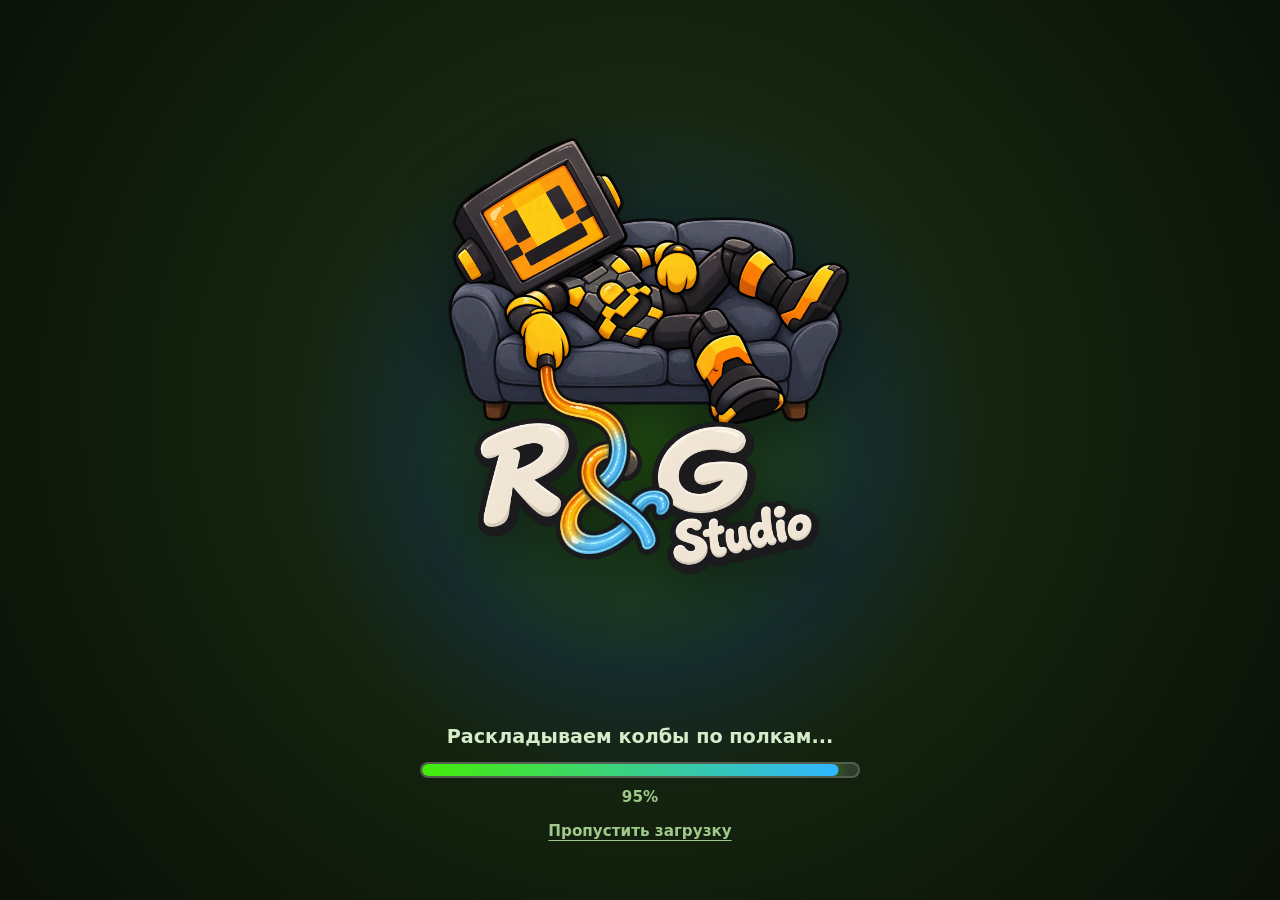
==== commit 1e4526cc: "Update V5 - Release 2" ====
--- a/index.html
+++ b/index.html
@@ -38,18 +38,18 @@
       </div>
       <div class="vol-row">
         <span class="vol-label">Музыка</span>
-        <input type="range" class="vol-range" id="vol-music" min="0" max="100" step="1" value="50">
-        <span class="vol-value" id="vol-music-value">50%</span>
+        <input type="range" class="vol-range" id="vol-music" min="0" max="100" step="1" value="40">
+        <span class="vol-value" id="vol-music-value">40%</span>
       </div>
       <div class="vol-row">
         <span class="vol-label">Звуки</span>
-        <input type="range" class="vol-range" id="vol-sfx" min="0" max="100" step="1" value="50">
-        <span class="vol-value" id="vol-sfx-value">50%</span>
+        <input type="range" class="vol-range" id="vol-sfx" min="0" max="100" step="1" value="20">
+        <span class="vol-value" id="vol-sfx-value">20%</span>
       </div>
       <div class="vol-row">
         <span class="vol-label">Голос Флори</span>
-        <input type="range" class="vol-range" id="vol-voice" min="0" max="100" step="1" value="50">
-        <span class="vol-value" id="vol-voice-value">50%</span>
+        <input type="range" class="vol-range" id="vol-voice" min="0" max="100" step="1" value="70">
+        <span class="vol-value" id="vol-voice-value">70%</span>
       </div>
       <div class="modal-row">
         <span class="modal-label track-label" id="track-label">Трек 1 из 3</span>
@@ -76,7 +76,7 @@
         <p class="modal-note">С 85% открывается сдача данных. Реальный прогресс игрока не меняется.</p>
       </div>
       <button class="btn-danger-3d" id="btn-reset-progress" onclick="App.resetProgress()">СБРОСИТЬ ПРОГРЕСС</button>
-      <button class="btn-primary-3d" onclick="App.closeModal('modal-settings')">ГОТОВО</button>
+      <button class="btn-primary-3d" data-sfx="back" onclick="App.closeModal('modal-settings')">ГОТОВО</button>
     </div>
   </div>
 
--- a/css/style.css
+++ b/css/style.css
@@ -66,7 +66,7 @@
   flex-direction: column;
   justify-content: space-between;
   align-items: center;
-  padding: calc(12px + env(safe-area-inset-top, 0px)) 18px 18px;
+  padding: calc(12px + env(safe-area-inset-top, 0px)) 18px calc(18px + env(safe-area-inset-bottom, 0px));
 }
 
 .logo-zone {
@@ -558,9 +558,11 @@
   position: fixed;
   top: 0;
   left: 0;
+  box-sizing: border-box;
   width: 100vw;
   height: 100vh;
   height: 100dvh;
+  padding: env(safe-area-inset-top, 0px) 0 env(safe-area-inset-bottom, 0px);
   display: flex;
   justify-content: center;
   align-items: center;
@@ -589,8 +591,13 @@
 }
 .modal-scroll {
   max-height: 92vh;
-  max-height: 92dvh;
+  max-height: calc(100dvh - 24px);
   overflow-y: auto;
+}
+.modal-card:not(.diary-card) > *,
+.tablet > *,
+.tablet-pane > * {
+  flex-shrink: 0;
 }
 .modal-backdrop.open .modal-card {
   transform: scale(1);
@@ -1290,7 +1297,7 @@
   justify-content: center;
   align-items: center;
   gap: 12px;
-  padding: 10px 16px 16px;
+  padding: 10px 16px calc(16px + env(safe-area-inset-bottom, 0px));
 }
 .btn-create {
   flex: 0 1 380px;
@@ -1369,7 +1376,7 @@
   100% {opacity: 1; transform: translateX(0);}
 }
 .tablet-pane {
-  padding: 0 16px 16px;
+  padding: 0 16px calc(16px + env(safe-area-inset-bottom, 0px));
 }
 .tablet {
   flex: 1;
